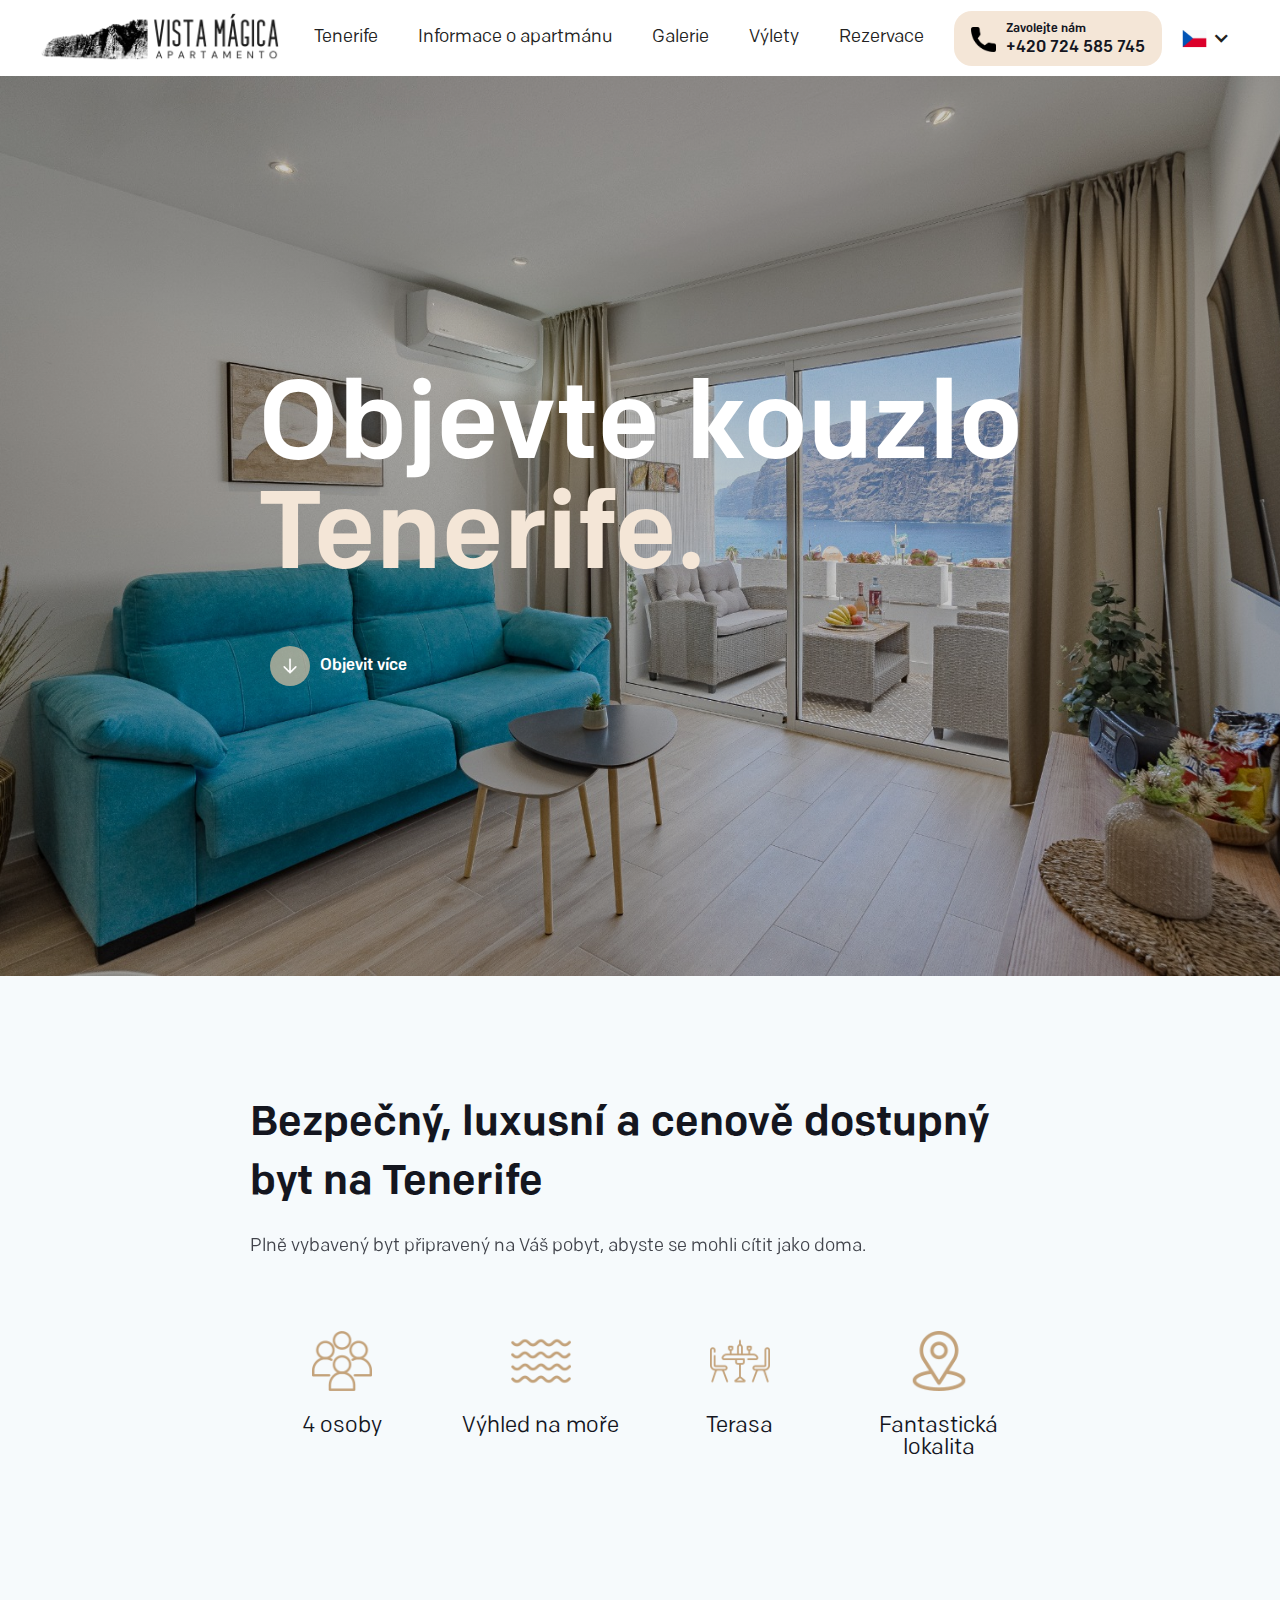
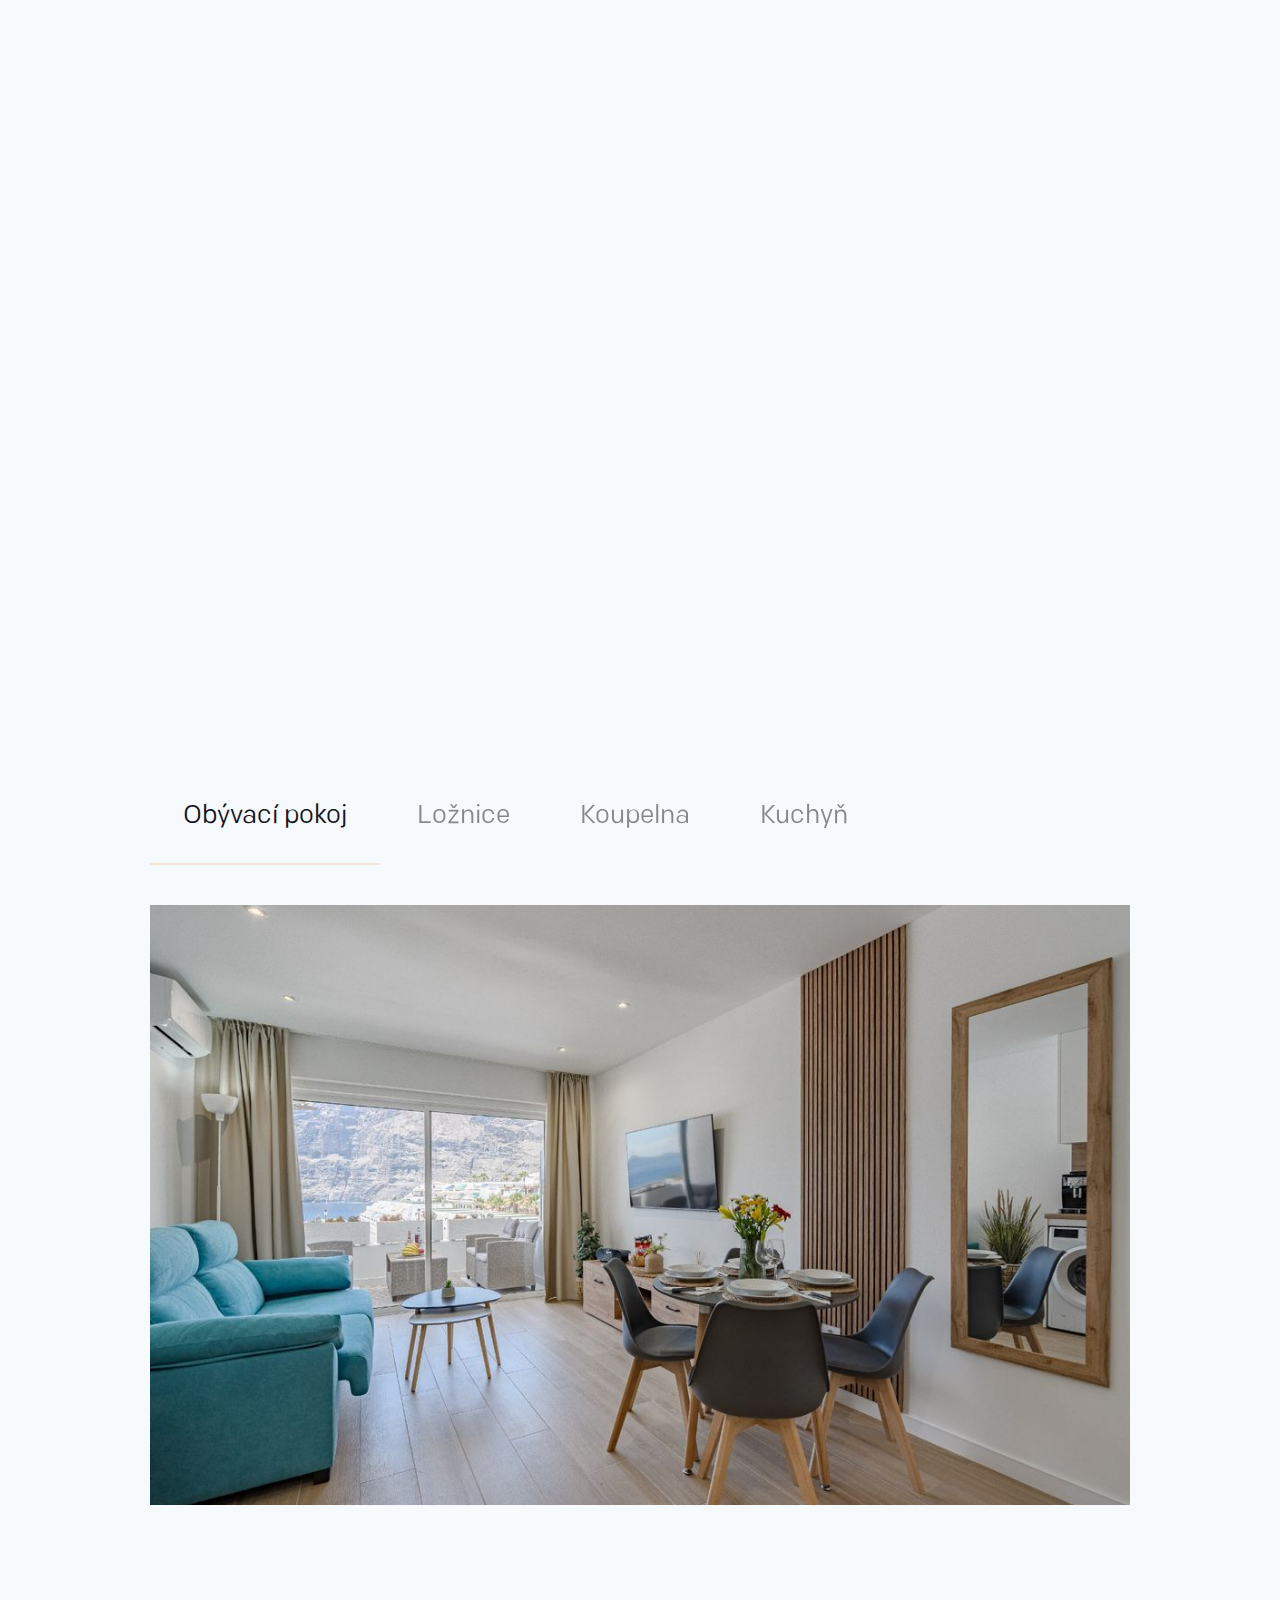
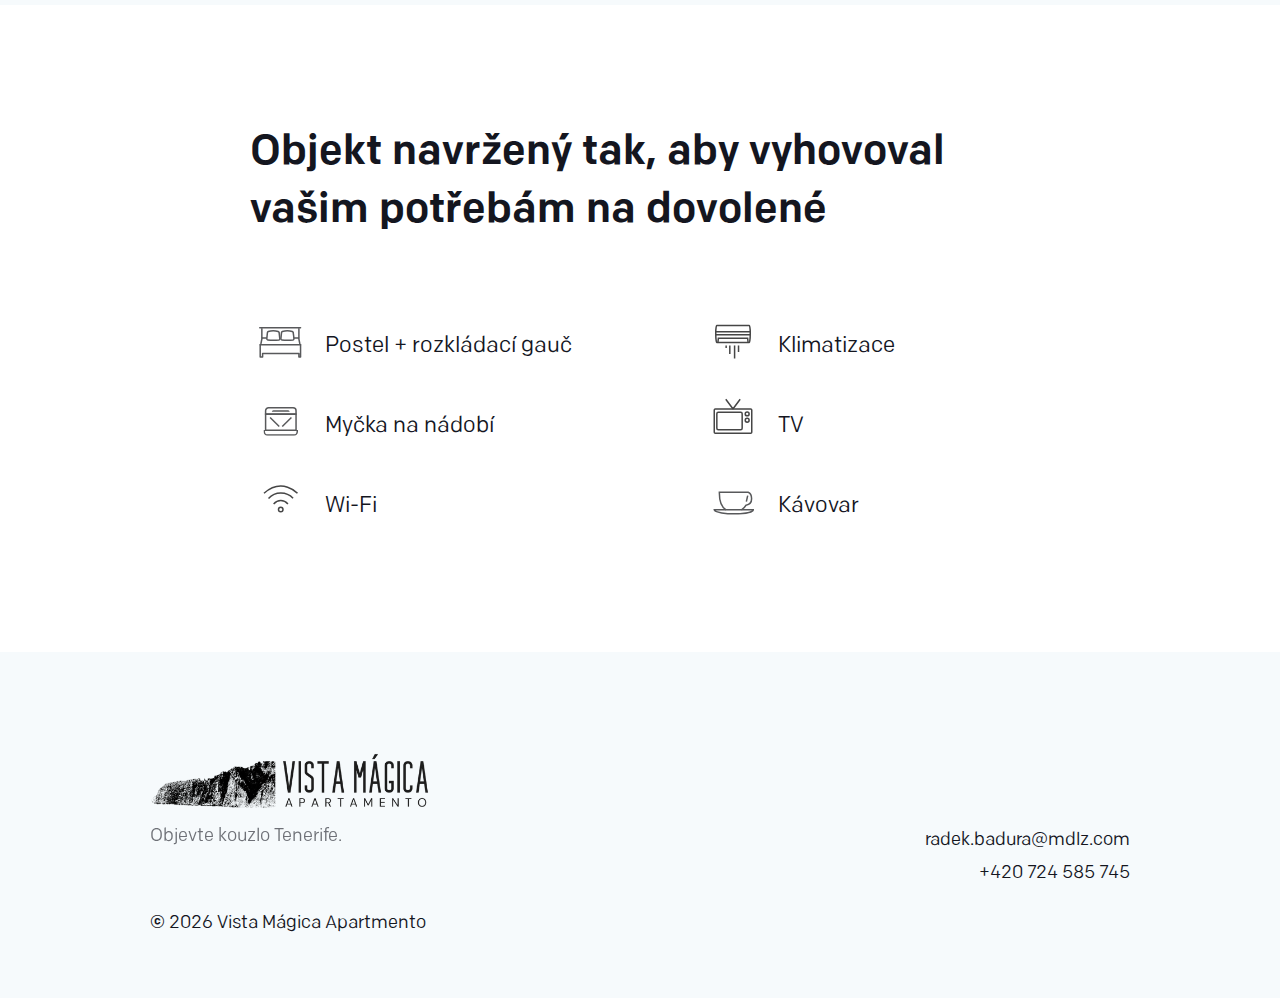
==== index.html @ cfda65f1 "Please work my friend" ====
<!DOCTYPE html>
<!--  This site was created in Webflow. https://webflow.com  --><!--  Last Published: Thu Nov 14 2024 11:47:21 GMT+0000 (Coordinated Universal Time)  -->
<html
  data-wf-page="664f188fa486b882120473c1"
  data-wf-site="664f188fa486b8821204737e"
>
  <head>
    <meta charset="utf-8" />
    <title>Vista Mágica Apartmento</title>
    <meta content="Vista Mágica Apartmento" property="og:title" />
    <meta
      content="https://uploads-ssl.webflow.com/5f2169bae171253435cfae11/5f21a1f5cb65fc2993ea177e_DASH%20REAL%20ESTATE.jpg"
      property="og:image"
    />
    <meta content="Vista Mágica Apartmento" property="twitter:title" />
    <meta
      content="https://uploads-ssl.webflow.com/5f2169bae171253435cfae11/5f21a1f5cb65fc2993ea177e_DASH%20REAL%20ESTATE.jpg"
      property="twitter:image"
    />
    <meta content="width=device-width, initial-scale=1" name="viewport" />
    <meta content="Webflow" name="generator" />
    <link href="css/normalize.css" rel="stylesheet" type="text/css" />
    <link href="css/webflow.css" rel="stylesheet" type="text/css" />
    <link
      href="css/apartamento-vista-magica.webflow.css"
      rel="stylesheet"
      type="text/css"
    />
    <script type="text/javascript">
      !(function (o, c) {
        var n = c.documentElement,
          t = " w-mod-";
        (n.className += t + "js"),
          ("ontouchstart" in o ||
            (o.DocumentTouch && c instanceof DocumentTouch)) &&
            (n.className += t + "touch");
      })(window, document);
    </script>
    <link href="images/favicon.png" rel="shortcut icon" type="image/x-icon" />
    <link href="images/webclip.png" rel="apple-touch-icon" />
  </head>
  <body class="body">
    <div
      data-collapse="medium"
      data-animation="default"
      data-duration="400"
      data-easing="ease"
      data-easing2="ease"
      role="banner"
      class="navbar w-nav"
    >
      <div class="w-layout-blockcontainer navbar_container w-container">
        <a href="./" aria-current="page" class="brand w-nav-brand w--current"
          ><img
            src="images/Sun_and_Sea-2.png"
            alt=""
            sizes="(max-width: 479px) 100vw, (max-width: 991px) 225px, 240px"
            srcset="
              images/Sun_and_Sea-2-p-500.png 500w,
              images/Sun_and_Sea-2.png       704w
            "
            class="image-2"
        /></a>
        <nav role="navigation" class="nav-menu w-nav-menu">
          <a href="tenerife" class="nav-link m1 w-nav-link">Tenerife</a>
          <a href="informace-o-apartmanu" class="nav-link w-nav-link"
            >Informace o apartmánu</a
          >
          <a href="galerie" class="nav-link w-nav-link">Galerie</a>
          <a
            href="https://www.coastflat.com/en/properties/66acbd5f112efa0012375eca?city=Santiago+del+Teide&amp;country=Spain&amp;minOccupancy=1"
            target="_blank"
            class="nav-link m w-nav-link"
            >Rezervace</a
          >
          <a href="tenerife" class="nav-link m w-nav-link"
            >Informace o Tenerife</a
          >
          <a href="vylety" class="nav-link w-nav-link">Výlety</a>
          <a
            href="https://www.coastflat.com/en/properties/66acbd5f112efa0012375eca?city=Santiago+del+Teide&amp;country=Spain&amp;minOccupancy=1"
            target="_blank"
            class="nav-link m1 w-nav-link"
            >Rezervace</a
          >
          <a href="tel:+420724585745" class="hero-button-1 w-inline-block">
            <div class="div-block-2">
              <img src="images/call.png" alt="" class="button-icon-1" />
              <div>
                <div class="call">Zavolejte nám</div>
                <div class="text-block">+420 724 585 745</div>
              </div>
            </div>
          </a>
          <div class="div-block-6">
            <div data-hover="false" data-delay="0" class="w-dropdown">
              <div class="dropdown-toggle w-dropdown-toggle">
                <img
                  sizes="(max-width: 991px) 100vw, 25px"
                  srcset="
                    images/czech-republic-p-500.png 500w,
                    images/czech-republic.png       512w
                  "
                  alt=""
                  src="images/czech-republic.png"
                  loading="lazy"
                  class="language"
                />
                <div class="icon-2 w-icon-dropdown-toggle"></div>
              </div>
              <nav class="dropdown-list w-dropdown-list">
                <a href="en/home" class="link-block-2 w-inline-block"
                  ><img
                    sizes="100vw"
                    srcset="
                      images/united-kingdom-p-500.png 500w,
                      images/united-kingdom.png       512w
                    "
                    alt=""
                    src="images/united-kingdom.png"
                    loading="lazy"
                    class="language"
                /></a>
              </nav>
            </div>
          </div>
        </nav>
        <div class="menu-button w-nav-button">
          <div class="icon w-icon-nav-menu"></div>
        </div>
      </div>
    </div>
    <div class="hero2">
      <div class="wrapper">
        <div class="hero-text-wrapper">
          <h1 class="h1 white__text">
            Objevte kouzlo<br /><span class="text-span">Tenerife.</span>
          </h1>
          <a href="#intro" class="explore__wrap w-inline-block">
            <div class="div-block-8">
              <img src="images/arrow-down-1.png" alt="" class="image" />
            </div>
            <div>Objevit více</div>
          </a>
        </div>
      </div>
    </div>
    <div id="intro" class="into__section">
      <div class="wrapper">
        <div class="hero-text-wrapper">
          <h2 class="h2 center">
            Bezpečný, luxusní a cenově dostupný byt na Tenerife
          </h2>
          <p class="paragraph center">
            Plně vybavený byt připravený na Váš pobyt, abyste se mohli cítit
            jako doma.
          </p>
        </div>
        <div class="icons-group max__780px">
          <div class="w-layout-grid grid">
            <div class="div-block-7">
              <img src="images/people.png" alt="People icon" class="image-3" />
              <h3 class="h3">4 osoby</h3>
            </div>
            <div class="div-block-7">
              <img
                src="images/water-waves.png"
                alt="Water waves"
                class="image-3"
              />
              <h3 class="h3">Výhled na moře</h3>
            </div>
            <div class="div-block-7">
              <img
                src="images/restaurant.png"
                alt="Table icon"
                class="image-3"
              />
              <h3 class="h3">Terasa</h3>
            </div>
            <div class="div-block-7">
              <img
                src="images/location.png"
                alt="location icon"
                class="image-3"
              />
              <h3 class="h3 center">Fantastická lokalita</h3>
            </div>
          </div>
          <a
            href="https://www.coastflat.com/en/properties/66acbd5f112efa0012375eca?city=Santiago+del+Teide&amp;country=Spain&amp;minOccupancy=1"
            target="_blank"
            class="submit-button gallery w-button"
            >Rezervace</a
          >
        </div>
      </div>
    </div>
    <div class="full__image__seect"></div>
    <div class="amenities__section">
      <div class="wrapper">
        <div class="tabs__wrapper">
          <div
            data-duration-in="300"
            data-duration-out="100"
            data-current="Tab 1"
            data-easing="ease"
            class="w-tabs"
          >
            <div class="w-tab-menu">
              <a
                data-w-tab="Tab 1"
                class="tab-op-2 w-inline-block w-tab-link w--current"
              >
                <div>Obývací pokoj</div>
              </a>
              <a data-w-tab="Tab 2" class="tab-op-2 w-inline-block w-tab-link">
                <div>Ložnice</div>
              </a>
              <a data-w-tab="Tab 3" class="tab-op-2 w-inline-block w-tab-link">
                <div>Koupelna</div>
              </a>
              <a data-w-tab="Tab 4" class="tab-op-2 w-inline-block w-tab-link">
                <div>Kuchyň</div>
              </a>
            </div>
            <div class="w-tab-content">
              <div data-w-tab="Tab 1" class="w-tab-pane w--tab-active">
                <img
                  src="images/6ed41c7b-8155-4591-ab50-542a46b20662.JPG"
                  alt="Living room "
                  sizes="(max-width: 479px) 100vw, (max-width: 767px) 92vw, (max-width: 991px) 93vw, 980px"
                  srcset="
                    images/6ed41c7b-8155-4591-ab50-542a46b20662-p-500.jpg   500w,
                    images/6ed41c7b-8155-4591-ab50-542a46b20662-p-800.jpg   800w,
                    images/6ed41c7b-8155-4591-ab50-542a46b20662-p-1080.jpg 1080w,
                    images/6ed41c7b-8155-4591-ab50-542a46b20662.JPG        1600w
                  "
                  class="image-7"
                />
              </div>
              <div data-w-tab="Tab 2" class="w-tab-pane">
                <img
                  src="images/08901956-5056-453b-8c6c-1c0ed2c52e89.JPG"
                  alt="Bedroom"
                  sizes="(max-width: 479px) 100vw, (max-width: 767px) 92vw, (max-width: 991px) 93vw, 980px"
                  srcset="
                    images/08901956-5056-453b-8c6c-1c0ed2c52e89-p-500.jpg   500w,
                    images/08901956-5056-453b-8c6c-1c0ed2c52e89-p-800.jpg   800w,
                    images/08901956-5056-453b-8c6c-1c0ed2c52e89-p-1080.jpg 1080w,
                    images/08901956-5056-453b-8c6c-1c0ed2c52e89.JPG        1600w
                  "
                  class="image-7"
                />
              </div>
              <div data-w-tab="Tab 3" class="w-tab-pane">
                <img
                  src="images/62191654-74ce-4629-921b-6d3f42afe042.JPG"
                  alt="bathroom"
                  sizes="(max-width: 479px) 100vw, (max-width: 767px) 92vw, (max-width: 991px) 93vw, 980px"
                  srcset="
                    images/62191654-74ce-4629-921b-6d3f42afe042-p-500.jpg   500w,
                    images/62191654-74ce-4629-921b-6d3f42afe042-p-800.jpg   800w,
                    images/62191654-74ce-4629-921b-6d3f42afe042-p-1080.jpg 1080w,
                    images/62191654-74ce-4629-921b-6d3f42afe042.JPG        1600w
                  "
                  class="image-7"
                />
              </div>
              <div data-w-tab="Tab 4" class="w-tab-pane">
                <img
                  src="images/6994a090-c8e8-43e5-a39e-0d79b44e078f.JPG"
                  alt="kitchen"
                  sizes="(max-width: 479px) 100vw, (max-width: 767px) 92vw, (max-width: 991px) 93vw, 980px"
                  srcset="
                    images/6994a090-c8e8-43e5-a39e-0d79b44e078f-p-500.jpg   500w,
                    images/6994a090-c8e8-43e5-a39e-0d79b44e078f-p-800.jpg   800w,
                    images/6994a090-c8e8-43e5-a39e-0d79b44e078f-p-1080.jpg 1080w,
                    images/6994a090-c8e8-43e5-a39e-0d79b44e078f.JPG        1600w
                  "
                  class="image-7"
                />
              </div>
            </div>
          </div>
          <a href="galerie" class="submit-button gallery w-button"
            >Zobrazit více v galerii</a
          >
        </div>
      </div>
    </div>
    <div id="features" class="property__features">
      <div class="wrapper">
        <div class="hero-text-wrapper max__780px">
          <h2 class="h2">
            Objekt navržený tak, aby vyhovoval vašim potřebám na dovolené
          </h2>
        </div>
        <div class="icons-group max__780px">
          <div class="w-layout-grid grid _2-col-grid">
            <div class="col">
              <img
                src="images/bed.18603279.svg"
                alt="bed icon"
                class="image-3"
              />
              <h3 class="h3">Postel + rozkládací gauč</h3>
            </div>
            <div class="col">
              <img
                src="images/air_condition.0dc13ac2.svg"
                alt="Ac icon"
                class="image-3"
              />
              <h3 class="h3">Klimatizace</h3>
            </div>
            <div class="col">
              <img
                src="images/dishwasher.a017bee5.svg"
                alt="Dishwasher icon"
                class="image-3"
              />
              <h3 class="h3">Myčka na nádobí</h3>
            </div>
            <div class="col">
              <img src="images/tv.93849498.svg" alt="Tv icon" class="image-3" />
              <h3 class="h3">TV</h3>
            </div>
            <div class="col">
              <img
                src="images/wifi.eb984368.svg"
                alt="Wi-fi icon"
                class="image-3"
              />
              <h3 class="h3">Wi-Fi</h3>
            </div>
            <div class="col">
              <img
                src="images/coffee.14bfb6d9.svg"
                alt="Coffee icon"
                class="image-3"
              />
              <h3 class="h3">Kávovar</h3>
            </div>
          </div>
          <a href="informace-o-apartmanu" class="submit-button gallery w-button"
            >Více informací</a
          >
        </div>
      </div>
    </div>
    <div class="footer">
      <div class="wrapper">
        <img
          src="images/Sun_and_Sea-2.png"
          alt=""
          sizes="(max-width: 479px) 100vw, 280px"
          srcset="
            images/Sun_and_Sea-2-p-500.png 500w,
            images/Sun_and_Sea-2.png       704w
          "
          class="image-6"
        />
        <div class="footer__copy">
          <div class="w-layout-grid grid-3">
            <div class="col center">
              <p class="paragraph footer__copy__60">Objevte kouzlo Tenerife.</p>
            </div>
            <div
              id="w-node-c7a39719-67f6-da43-f92a-81516c9573eb-6c9573df"
              class="col right"
            >
              <a href="mailto:radek.badura@mdlz.com" class="kontakt-link"
                >radek.badura@mdlz.com</a
              >
              <a href="tel:+420724585745" class="kontakt-link"
                >+420 724 585 745</a
              >
            </div>
          </div>
        </div>
        <div>
          <div class="text-block-5">
            <strong>©</strong> <span class="copy-year">2020</span> Vista Mágica
            Apartmento
          </div>
        </div>
      </div>
    </div>
    <script
      src="https://d3e54v103j8qbb.cloudfront.net/js/jquery-3.5.1.min.dc5e7f18c8.js?site=664f188fa486b8821204737e"
      type="text/javascript"
      integrity="sha256-9/aliU8dGd2tb6OSsuzixeV4y/faTqgFtohetphbbj0="
      crossorigin="anonymous"
    ></script>
    <script src="js/webflow.js" type="text/javascript"></script>
    <script>
      document.addEventListener("DOMContentLoaded", function () {
        const yearSpan = document.querySelector(".copy-year");
        const currentYear = new Date().getFullYear();
        if (yearSpan) {
          yearSpan.textContent = currentYear;
        }
      });
    </script>
  </body>
</html>
---- css/webflow.css ----
@font-face {
  font-family: 'webflow-icons';
  src: url("[data-uri]") format('truetype');
  font-weight: normal;
  font-style: normal;
}
[class^="w-icon-"],
[class*=" w-icon-"] {
  /* use !important to prevent issues with browser extensions that change fonts */
  font-family: 'webflow-icons' !important;
  speak: none;
  font-style: normal;
  font-weight: normal;
  font-variant: normal;
  text-transform: none;
  line-height: 1;
  /* Better Font Rendering =========== */
  -webkit-font-smoothing: antialiased;
  -moz-osx-font-smoothing: grayscale;
}
.w-icon-slider-right:before {
  content: "\e600";
}
.w-icon-slider-left:before {
  content: "\e601";
}
.w-icon-nav-menu:before {
  content: "\e602";
}
.w-icon-arrow-down:before,
.w-icon-dropdown-toggle:before {
  content: "\e603";
}
.w-icon-file-upload-remove:before {
  content: "\e900";
}
.w-icon-file-upload-icon:before {
  content: "\e903";
}
* {
  -webkit-box-sizing: border-box;
  -moz-box-sizing: border-box;
  box-sizing: border-box;
}
html {
  height: 100%;
}
body {
  margin: 0;
  min-height: 100%;
  background-color: #fff;
  font-family: Arial, sans-serif;
  font-size: 14px;
  line-height: 20px;
  color: #333;
}
img {
  max-width: 100%;
  vertical-align: middle;
  display: inline-block;
}
html.w-mod-touch * {
  background-attachment: scroll !important;
}
.w-block {
  display: block;
}
.w-inline-block {
  max-width: 100%;
  display: inline-block;
}
.w-clearfix:before,
.w-clearfix:after {
  content: " ";
  display: table;
  grid-column-start: 1;
  grid-row-start: 1;
  grid-column-end: 2;
  grid-row-end: 2;
}
.w-clearfix:after {
  clear: both;
}
.w-hidden {
  display: none;
}
.w-button {
  display: inline-block;
  padding: 9px 15px;
  background-color: #3898EC;
  color: white;
  border: 0;
  line-height: inherit;
  text-decoration: none;
  cursor: pointer;
  border-radius: 0;
}
input.w-button {
  -webkit-appearance: button;
}
html[data-w-dynpage] [data-w-cloak] {
  color: transparent !important;
}
.w-code-block {
  margin: unset;
}
pre.w-code-block code {
  all: inherit;
}
.w-optimization {
  display: contents;
}
.w-webflow-badge,
.w-webflow-badge > img {
  box-sizing: unset;
  width: unset;
  height: unset;
  max-height: unset;
  max-width: unset;
  min-height: unset;
  min-width: unset;
  margin: unset;
  padding: unset;
  float: unset;
  clear: unset;
  border: unset;
  border-radius: unset;
  background: unset;
  background-image: unset;
  background-position: unset;
  background-size: unset;
  background-repeat: unset;
  background-origin: unset;
  background-clip: unset;
  background-attachment: unset;
  background-color: unset;
  box-shadow: unset;
  transform: unset;
  transition: unset;
  direction: unset;
  font-family: unset;
  font-weight: unset;
  color: unset;
  font-size: unset;
  line-height: unset;
  font-style: unset;
  font-variant: unset;
  text-align: unset;
  letter-spacing: unset;
  text-decoration: unset;
  text-indent: unset;
  text-transform: unset;
  list-style-type: unset;
  text-shadow: unset;
  vertical-align: unset;
  cursor: unset;
  white-space: unset;
  word-break: unset;
  word-spacing: unset;
  word-wrap: unset;
}
.w-webflow-badge {
  position: fixed !important;
  display: inline-block !important;
  visibility: visible !important;
  opacity: 1 !important;
  z-index: 2147483647 !important;
  top: auto !important;
  right: 12px !important;
  bottom: 12px !important;
  left: auto !important;
  color: #aaadb0 !important;
  background-color: #fff !important;
  border-radius: 3px !important;
  padding: 6px !important;
  font-size: 12px !important;
  line-height: 14px !important;
  text-decoration: none !important;
  transform: none !important;
  margin: 0 !important;
  width: auto !important;
  height: auto !important;
  overflow: unset !important;
  white-space: nowrap;
  box-shadow: 0 0 0 1px rgba(0, 0, 0, 0.1), 0px 1px 3px rgba(0, 0, 0, 0.1);
  cursor: pointer;
}
.w-webflow-badge > img {
  position: unset;
  display: inline-block !important;
  visibility: unset !important;
  opacity: 1 !important;
  vertical-align: middle !important;
}
h1,
h2,
h3,
h4,
h5,
h6 {
  font-weight: bold;
  margin-bottom: 10px;
}
h1 {
  font-size: 38px;
  line-height: 44px;
  margin-top: 20px;
}
h2 {
  font-size: 32px;
  line-height: 36px;
  margin-top: 20px;
}
h3 {
  font-size: 24px;
  line-height: 30px;
  margin-top: 20px;
}
h4 {
  font-size: 18px;
  line-height: 24px;
  margin-top: 10px;
}
h5 {
  font-size: 14px;
  line-height: 20px;
  margin-top: 10px;
}
h6 {
  font-size: 12px;
  line-height: 18px;
  margin-top: 10px;
}
p {
  margin-top: 0;
  margin-bottom: 10px;
}
blockquote {
  margin: 0 0 10px 0;
  padding: 10px 20px;
  border-left: 5px solid #E2E2E2;
  font-size: 18px;
  line-height: 22px;
}
figure {
  margin: 0;
  margin-bottom: 10px;
}
figcaption {
  margin-top: 5px;
  text-align: center;
}
ul,
ol {
  margin-top: 0px;
  margin-bottom: 10px;
  padding-left: 40px;
}
.w-list-unstyled {
  padding-left: 0;
  list-style: none;
}
.w-embed:before,
.w-embed:after {
  content: " ";
  display: table;
  grid-column-start: 1;
  grid-row-start: 1;
  grid-column-end: 2;
  grid-row-end: 2;
}
.w-embed:after {
  clear: both;
}
.w-video {
  width: 100%;
  position: relative;
  padding: 0;
}
.w-video iframe,
.w-video object,
.w-video embed {
  position: absolute;
  top: 0;
  left: 0;
  width: 100%;
  height: 100%;
  border: none;
}
fieldset {
  padding: 0;
  margin: 0;
  border: 0;
}
button,
[type='button'],
[type='reset'] {
  border: 0;
  cursor: pointer;
  -webkit-appearance: button;
}
.w-form {
  margin: 0 0 15px;
}
.w-form-done {
  display: none;
  padding: 20px;
  text-align: center;
  background-color: #dddddd;
}
.w-form-fail {
  display: none;
  margin-top: 10px;
  padding: 10px;
  background-color: #ffdede;
}
label {
  display: block;
  margin-bottom: 5px;
  font-weight: bold;
}
.w-input,
.w-select {
  display: block;
  width: 100%;
  height: 38px;
  padding: 8px 12px;
  margin-bottom: 10px;
  font-size: 14px;
  line-height: 1.42857143;
  color: #333333;
  vertical-align: middle;
  background-color: #ffffff;
  border: 1px solid #cccccc;
}
.w-input::placeholder,
.w-select::placeholder {
  color: #999;
}
.w-input:focus,
.w-select:focus {
  border-color: #3898EC;
  outline: 0;
}
.w-input[disabled],
.w-select[disabled],
.w-input[readonly],
.w-select[readonly],
fieldset[disabled] .w-input,
fieldset[disabled] .w-select {
  cursor: not-allowed;
}
.w-input[disabled]:not(.w-input-disabled),
.w-select[disabled]:not(.w-input-disabled),
.w-input[readonly],
.w-select[readonly],
fieldset[disabled]:not(.w-input-disabled) .w-input,
fieldset[disabled]:not(.w-input-disabled) .w-select {
  background-color: #eeeeee;
}
textarea.w-input,
textarea.w-select {
  height: auto;
}
.w-select {
  background-color: #f3f3f3;
}
.w-select[multiple] {
  height: auto;
}
.w-form-label {
  display: inline-block;
  cursor: pointer;
  font-weight: normal;
  margin-bottom: 0px;
}
.w-radio {
  display: block;
  margin-bottom: 5px;
  padding-left: 20px;
}
.w-radio:before,
.w-radio:after {
  content: " ";
  display: table;
  grid-column-start: 1;
  grid-row-start: 1;
  grid-column-end: 2;
  grid-row-end: 2;
}
.w-radio:after {
  clear: both;
}
.w-radio-input {
  margin: 4px 0 0;
  line-height: normal;
  float: left;
  margin-left: -20px;
}
.w-radio-input {
  margin-top: 3px;
}
.w-file-upload {
  display: block;
  margin-bottom: 10px;
}
.w-file-upload-input {
  width: 0.1px;
  height: 0.1px;
  opacity: 0;
  overflow: hidden;
  position: absolute;
  z-index: -100;
}
.w-file-upload-default,
.w-file-upload-uploading,
.w-file-upload-success {
  display: inline-block;
  color: #333333;
}
.w-file-upload-error {
  display: block;
  margin-top: 10px;
}
.w-file-upload-default.w-hidden,
.w-file-upload-uploading.w-hidden,
.w-file-upload-error.w-hidden,
.w-file-upload-success.w-hidden {
  display: none;
}
.w-file-upload-uploading-btn {
  display: flex;
  font-size: 14px;
  font-weight: normal;
  cursor: pointer;
  margin: 0;
  padding: 8px 12px;
  border: 1px solid #cccccc;
  background-color: #fafafa;
}
.w-file-upload-file {
  display: flex;
  flex-grow: 1;
  justify-content: space-between;
  margin: 0;
  padding: 8px 9px 8px 11px;
  border: 1px solid #cccccc;
  background-color: #fafafa;
}
.w-file-upload-file-name {
  font-size: 14px;
  font-weight: normal;
  display: block;
}
.w-file-remove-link {
  margin-top: 3px;
  margin-left: 10px;
  width: auto;
  height: auto;
  padding: 3px;
  display: block;
  cursor: pointer;
}
.w-icon-file-upload-remove {
  margin: auto;
  font-size: 10px;
}
.w-file-upload-error-msg {
  display: inline-block;
  color: #ea384c;
  padding: 2px 0;
}
.w-file-upload-info {
  display: inline-block;
  line-height: 38px;
  padding: 0 12px;
}
.w-file-upload-label {
  display: inline-block;
  font-size: 14px;
  font-weight: normal;
  cursor: pointer;
  margin: 0;
  padding: 8px 12px;
  border: 1px solid #cccccc;
  background-color: #fafafa;
}
.w-icon-file-upload-icon,
.w-icon-file-upload-uploading {
  display: inline-block;
  margin-right: 8px;
  width: 20px;
}
.w-icon-file-upload-uploading {
  height: 20px;
}
.w-container {
  margin-left: auto;
  margin-right: auto;
  max-width: 940px;
}
.w-container:before,
.w-container:after {
  content: " ";
  display: table;
  grid-column-start: 1;
  grid-row-start: 1;
  grid-column-end: 2;
  grid-row-end: 2;
}
.w-container:after {
  clear: both;
}
.w-container .w-row {
  margin-left: -10px;
  margin-right: -10px;
}
.w-row:before,
.w-row:after {
  content: " ";
  display: table;
  grid-column-start: 1;
  grid-row-start: 1;
  grid-column-end: 2;
  grid-row-end: 2;
}
.w-row:after {
  clear: both;
}
.w-row .w-row {
  margin-left: 0;
  margin-right: 0;
}
.w-col {
  position: relative;
  float: left;
  width: 100%;
  min-height: 1px;
  padding-left: 10px;
  padding-right: 10px;
}
.w-col .w-col {
  padding-left: 0;
  padding-right: 0;
}
.w-col-1 {
  width: 8.33333333%;
}
.w-col-2 {
  width: 16.66666667%;
}
.w-col-3 {
  width: 25%;
}
.w-col-4 {
  width: 33.33333333%;
}
.w-col-5 {
  width: 41.66666667%;
}
.w-col-6 {
  width: 50%;
}
.w-col-7 {
  width: 58.33333333%;
}
.w-col-8 {
  width: 66.66666667%;
}
.w-col-9 {
  width: 75%;
}
.w-col-10 {
  width: 83.33333333%;
}
.w-col-11 {
  width: 91.66666667%;
}
.w-col-12 {
  width: 100%;
}
.w-hidden-main {
  display: none !important;
}
@media screen and (max-width: 991px) {
  .w-container {
    max-width: 728px;
  }
  .w-hidden-main {
    display: inherit !important;
  }
  .w-hidden-medium {
    display: none !important;
  }
  .w-col-medium-1 {
    width: 8.33333333%;
  }
  .w-col-medium-2 {
    width: 16.66666667%;
  }
  .w-col-medium-3 {
    width: 25%;
  }
  .w-col-medium-4 {
    width: 33.33333333%;
  }
  .w-col-medium-5 {
    width: 41.66666667%;
  }
  .w-col-medium-6 {
    width: 50%;
  }
  .w-col-medium-7 {
    width: 58.33333333%;
  }
  .w-col-medium-8 {
    width: 66.66666667%;
  }
  .w-col-medium-9 {
    width: 75%;
  }
  .w-col-medium-10 {
    width: 83.33333333%;
  }
  .w-col-medium-11 {
    width: 91.66666667%;
  }
  .w-col-medium-12 {
    width: 100%;
  }
  .w-col-stack {
    width: 100%;
    left: auto;
    right: auto;
  }
}
@media screen and (max-width: 767px) {
  .w-hidden-main {
    display: inherit !important;
  }
  .w-hidden-medium {
    display: inherit !important;
  }
  .w-hidden-small {
    display: none !important;
  }
  .w-row,
  .w-container .w-row {
    margin-left: 0;
    margin-right: 0;
  }
  .w-col {
    width: 100%;
    left: auto;
    right: auto;
  }
  .w-col-small-1 {
    width: 8.33333333%;
  }
  .w-col-small-2 {
    width: 16.66666667%;
  }
  .w-col-small-3 {
    width: 25%;
  }
  .w-col-small-4 {
    width: 33.33333333%;
  }
  .w-col-small-5 {
    width: 41.66666667%;
  }
  .w-col-small-6 {
    width: 50%;
  }
  .w-col-small-7 {
    width: 58.33333333%;
  }
  .w-col-small-8 {
    width: 66.66666667%;
  }
  .w-col-small-9 {
    width: 75%;
  }
  .w-col-small-10 {
    width: 83.33333333%;
  }
  .w-col-small-11 {
    width: 91.66666667%;
  }
  .w-col-small-12 {
    width: 100%;
  }
}
@media screen and (max-width: 479px) {
  .w-container {
    max-width: none;
  }
  .w-hidden-main {
    display: inherit !important;
  }
  .w-hidden-medium {
    display: inherit !important;
  }
  .w-hidden-small {
    display: inherit !important;
  }
  .w-hidden-tiny {
    display: none !important;
  }
  .w-col {
    width: 100%;
  }
  .w-col-tiny-1 {
    width: 8.33333333%;
  }
  .w-col-tiny-2 {
    width: 16.66666667%;
  }
  .w-col-tiny-3 {
    width: 25%;
  }
  .w-col-tiny-4 {
    width: 33.33333333%;
  }
  .w-col-tiny-5 {
    width: 41.66666667%;
  }
  .w-col-tiny-6 {
    width: 50%;
  }
  .w-col-tiny-7 {
    width: 58.33333333%;
  }
  .w-col-tiny-8 {
    width: 66.66666667%;
  }
  .w-col-tiny-9 {
    width: 75%;
  }
  .w-col-tiny-10 {
    width: 83.33333333%;
  }
  .w-col-tiny-11 {
    width: 91.66666667%;
  }
  .w-col-tiny-12 {
    width: 100%;
  }
}
.w-widget {
  position: relative;
}
.w-widget-map {
  width: 100%;
  height: 400px;
}
.w-widget-map label {
  width: auto;
  display: inline;
}
.w-widget-map img {
  max-width: inherit;
}
.w-widget-map .gm-style-iw {
  text-align: center;
}
.w-widget-map .gm-style-iw > button {
  display: none !important;
}
.w-widget-twitter {
  overflow: hidden;
}
.w-widget-twitter-count-shim {
  display: inline-block;
  vertical-align: top;
  position: relative;
  width: 28px;
  height: 20px;
  text-align: center;
  background: white;
  border: #758696 solid 1px;
  border-radius: 3px;
}
.w-widget-twitter-count-shim * {
  pointer-events: none;
  user-select: none;
}
.w-widget-twitter-count-shim .w-widget-twitter-count-inner {
  position: relative;
  font-size: 15px;
  line-height: 12px;
  text-align: center;
  color: #999;
  font-family: serif;
}
.w-widget-twitter-count-shim .w-widget-twitter-count-clear {
  position: relative;
  display: block;
}
.w-widget-twitter-count-shim.w--large {
  width: 36px;
  height: 28px;
}
.w-widget-twitter-count-shim.w--large .w-widget-twitter-count-inner {
  font-size: 18px;
  line-height: 18px;
}
.w-widget-twitter-count-shim:not(.w--vertical) {
  margin-left: 5px;
  margin-right: 8px;
}
.w-widget-twitter-count-shim:not(.w--vertical).w--large {
  margin-left: 6px;
}
.w-widget-twitter-count-shim:not(.w--vertical):before,
.w-widget-twitter-count-shim:not(.w--vertical):after {
  top: 50%;
  left: 0;
  border: solid transparent;
  content: ' ';
  height: 0;
  width: 0;
  position: absolute;
  pointer-events: none;
}
.w-widget-twitter-count-shim:not(.w--vertical):before {
  border-color: rgba(117, 134, 150, 0);
  border-right-color: #5d6c7b;
  border-width: 4px;
  margin-left: -9px;
  margin-top: -4px;
}
.w-widget-twitter-count-shim:not(.w--vertical).w--large:before {
  border-width: 5px;
  margin-left: -10px;
  margin-top: -5px;
}
.w-widget-twitter-count-shim:not(.w--vertical):after {
  border-color: rgba(255, 255, 255, 0);
  border-right-color: white;
  border-width: 4px;
  margin-left: -8px;
  margin-top: -4px;
}
.w-widget-twitter-count-shim:not(.w--vertical).w--large:after {
  border-width: 5px;
  margin-left: -9px;
  margin-top: -5px;
}
.w-widget-twitter-count-shim.w--vertical {
  width: 61px;
  height: 33px;
  margin-bottom: 8px;
}
.w-widget-twitter-count-shim.w--vertical:before,
.w-widget-twitter-count-shim.w--vertical:after {
  top: 100%;
  left: 50%;
  border: solid transparent;
  content: ' ';
  height: 0;
  width: 0;
  position: absolute;
  pointer-events: none;
}
.w-widget-twitter-count-shim.w--vertical:before {
  border-color: rgba(117, 134, 150, 0);
  border-top-color: #5d6c7b;
  border-width: 5px;
  margin-left: -5px;
}
.w-widget-twitter-count-shim.w--vertical:after {
  border-color: rgba(255, 255, 255, 0);
  border-top-color: white;
  border-width: 4px;
  margin-left: -4px;
}
.w-widget-twitter-count-shim.w--vertical .w-widget-twitter-count-inner {
  font-size: 18px;
  line-height: 22px;
}
.w-widget-twitter-count-shim.w--vertical.w--large {
  width: 76px;
}
.w-background-video {
  position: relative;
  overflow: hidden;
  height: 500px;
  color: white;
}
.w-background-video > video {
  background-size: cover;
  background-position: 50% 50%;
  position: absolute;
  margin: auto;
  width: 100%;
  height: 100%;
  right: -100%;
  bottom: -100%;
  top: -100%;
  left: -100%;
  object-fit: cover;
  z-index: -100;
}
.w-background-video > video::-webkit-media-controls-start-playback-button {
  display: none !important;
  -webkit-appearance: none;
}
.w-background-video--control {
  position: absolute;
  bottom: 1em;
  right: 1em;
  background-color: transparent;
  padding: 0;
}
.w-background-video--control > [hidden] {
  display: none !important;
}
.w-slider {
  position: relative;
  height: 300px;
  text-align: center;
  background: #dddddd;
  clear: both;
  -webkit-tap-highlight-color: rgba(0, 0, 0, 0);
  tap-highlight-color: rgba(0, 0, 0, 0);
}
.w-slider-mask {
  position: relative;
  display: block;
  overflow: hidden;
  z-index: 1;
  left: 0;
  right: 0;
  height: 100%;
  white-space: nowrap;
}
.w-slide {
  position: relative;
  display: inline-block;
  vertical-align: top;
  width: 100%;
  height: 100%;
  white-space: normal;
  text-align: left;
}
.w-slider-nav {
  position: absolute;
  z-index: 2;
  top: auto;
  right: 0;
  bottom: 0;
  left: 0;
  margin: auto;
  padding-top: 10px;
  height: 40px;
  text-align: center;
  -webkit-tap-highlight-color: rgba(0, 0, 0, 0);
  tap-highlight-color: rgba(0, 0, 0, 0);
}
.w-slider-nav.w-round > div {
  border-radius: 100%;
}
.w-slider-nav.w-num > div {
  width: auto;
  height: auto;
  padding: 0.2em 0.5em;
  font-size: inherit;
  line-height: inherit;
}
.w-slider-nav.w-shadow > div {
  box-shadow: 0 0 3px rgba(51, 51, 51, 0.4);
}
.w-slider-nav-invert {
  color: #fff;
}
.w-slider-nav-invert > div {
  background-color: rgba(34, 34, 34, 0.4);
}
.w-slider-nav-invert > div.w-active {
  background-color: #222;
}
.w-slider-dot {
  position: relative;
  display: inline-block;
  width: 1em;
  height: 1em;
  background-color: rgba(255, 255, 255, 0.4);
  cursor: pointer;
  margin: 0 3px 0.5em;
  transition: background-color 100ms, color 100ms;
}
.w-slider-dot.w-active {
  background-color: #fff;
}
.w-slider-dot:focus {
  outline: none;
  box-shadow: 0px 0px 0px 2px #fff;
}
.w-slider-dot:focus.w-active {
  box-shadow: none;
}
.w-slider-arrow-left,
.w-slider-arrow-right {
  position: absolute;
  width: 80px;
  top: 0;
  right: 0;
  bottom: 0;
  left: 0;
  margin: auto;
  cursor: pointer;
  overflow: hidden;
  color: white;
  font-size: 40px;
  -webkit-tap-highlight-color: rgba(0, 0, 0, 0);
  tap-highlight-color: rgba(0, 0, 0, 0);
  user-select: none;
}
.w-slider-arrow-left [class^='w-icon-'],
.w-slider-arrow-right [class^='w-icon-'],
.w-slider-arrow-left [class*=' w-icon-'],
.w-slider-arrow-right [class*=' w-icon-'] {
  position: absolute;
}
.w-slider-arrow-left:focus,
.w-slider-arrow-right:focus {
  outline: 0;
}
.w-slider-arrow-left {
  z-index: 3;
  right: auto;
}
.w-slider-arrow-right {
  z-index: 4;
  left: auto;
}
.w-icon-slider-left,
.w-icon-slider-right {
  top: 0;
  right: 0;
  bottom: 0;
  left: 0;
  margin: auto;
  width: 1em;
  height: 1em;
}
.w-slider-aria-label {
  border: 0;
  clip: rect(0 0 0 0);
  height: 1px;
  margin: -1px;
  overflow: hidden;
  padding: 0;
  position: absolute;
  width: 1px;
}
.w-slider-force-show {
  display: block !important;
}
.w-dropdown {
  display: inline-block;
  position: relative;
  text-align: left;
  margin-left: auto;
  margin-right: auto;
  z-index: 900;
}
.w-dropdown-btn,
.w-dropdown-toggle,
.w-dropdown-link {
  position: relative;
  vertical-align: top;
  text-decoration: none;
  color: #222222;
  padding: 20px;
  text-align: left;
  margin-left: auto;
  margin-right: auto;
  white-space: nowrap;
}
.w-dropdown-toggle {
  user-select: none;
  display: inline-block;
  cursor: pointer;
  padding-right: 40px;
}
.w-dropdown-toggle:focus {
  outline: 0;
}
.w-icon-dropdown-toggle {
  position: absolute;
  top: 0;
  right: 0;
  bottom: 0;
  margin: auto;
  margin-right: 20px;
  width: 1em;
  height: 1em;
}
.w-dropdown-list {
  position: absolute;
  background: #dddddd;
  display: none;
  min-width: 100%;
}
.w-dropdown-list.w--open {
  display: block;
}
.w-dropdown-link {
  padding: 10px 20px;
  display: block;
  color: #222222;
}
.w-dropdown-link.w--current {
  color: #0082f3;
}
.w-dropdown-link:focus {
  outline: 0;
}
@media screen and (max-width: 767px) {
  .w-nav-brand {
    padding-left: 10px;
  }
}
/**
 * ## Note
 * Safari (on both iOS and OS X) does not handle viewport units (vh, vw) well.
 * For example percentage units do not work on descendants of elements that
 * have any dimensions expressed in viewport units. It also doesn’t handle them at
 * all in `calc()`.
 */
/**
 * Wrapper around all lightbox elements
 *
 * 1. Since the lightbox can receive focus, IE also gives it an outline.
 * 2. Fixes flickering on Chrome when a transition is in progress
 *    underneath the lightbox.
 */
.w-lightbox-backdrop {
  cursor: auto;
  font-style: normal;
  letter-spacing: normal;
  list-style: disc;
  text-indent: 0;
  text-shadow: none;
  text-transform: none;
  visibility: visible;
  white-space: normal;
  word-break: normal;
  word-spacing: normal;
  word-wrap: normal;
  position: fixed;
  top: 0;
  right: 0;
  bottom: 0;
  left: 0;
  color: #fff;
  font-family: "Helvetica Neue", Helvetica, Ubuntu, "Segoe UI", Verdana, sans-serif;
  font-size: 17px;
  line-height: 1.2;
  font-weight: 300;
  text-align: center;
  background: rgba(0, 0, 0, 0.9);
  z-index: 2000;
  outline: 0;
  /* 1 */
  opacity: 0;
  -webkit-user-select: none;
  -moz-user-select: none;
  -webkit-tap-highlight-color: transparent;
  -webkit-transform: translate(0, 0);
  /* 2 */
}
/**
 * Neat trick to bind the rubberband effect to our canvas instead of the whole
 * document on iOS. It also prevents a bug that causes the document underneath to scroll.
 */
.w-lightbox-backdrop,
.w-lightbox-container {
  height: 100%;
  overflow: auto;
  -webkit-overflow-scrolling: touch;
}
.w-lightbox-content {
  position: relative;
  height: 100vh;
  overflow: hidden;
}
.w-lightbox-view {
  position: absolute;
  width: 100vw;
  height: 100vh;
  opacity: 0;
}
.w-lightbox-view:before {
  content: "";
  height: 100vh;
}
/* .w-lightbox-content */
.w-lightbox-group,
.w-lightbox-group .w-lightbox-view,
.w-lightbox-group .w-lightbox-view:before {
  height: 86vh;
}
.w-lightbox-frame,
.w-lightbox-view:before {
  display: inline-block;
  vertical-align: middle;
}
/*
 * 1. Remove default margin set by user-agent on the <figure> element.
 */
.w-lightbox-figure {
  position: relative;
  margin: 0;
  /* 1 */
}
.w-lightbox-group .w-lightbox-figure {
  cursor: pointer;
}
/**
 * IE adds image dimensions as width and height attributes on the IMG tag,
 * but we need both width and height to be set to auto to enable scaling.
 */
.w-lightbox-img {
  width: auto;
  height: auto;
  max-width: none;
}
/**
 * 1. Reset if style is set by user on "All Images"
 */
.w-lightbox-image {
  display: block;
  float: none;
  /* 1 */
  max-width: 100vw;
  max-height: 100vh;
}
.w-lightbox-group .w-lightbox-image {
  max-height: 86vh;
}
.w-lightbox-caption {
  position: absolute;
  right: 0;
  bottom: 0;
  left: 0;
  padding: 0.5em 1em;
  background: rgba(0, 0, 0, 0.4);
  text-align: left;
  text-overflow: ellipsis;
  white-space: nowrap;
  overflow: hidden;
}
.w-lightbox-embed {
  position: absolute;
  top: 0;
  right: 0;
  bottom: 0;
  left: 0;
  width: 100%;
  height: 100%;
}
.w-lightbox-control {
  position: absolute;
  top: 0;
  width: 4em;
  background-size: 24px;
  background-repeat: no-repeat;
  background-position: center;
  cursor: pointer;
  -webkit-transition: all 0.3s;
  transition: all 0.3s;
}
.w-lightbox-left {
  display: none;
  bottom: 0;
  left: 0;
  /* <svg xmlns="http://www.w3.org/2000/svg" viewBox="-20 0 24 40" width="24" height="40"><g transform="rotate(45)"><path d="m0 0h5v23h23v5h-28z" opacity=".4"/><path d="m1 1h3v23h23v3h-26z" fill="#fff"/></g></svg> */
  background-image: url("[data-uri]");
}
.w-lightbox-right {
  display: none;
  right: 0;
  bottom: 0;
  /* <svg xmlns="http://www.w3.org/2000/svg" viewBox="-4 0 24 40" width="24" height="40"><g transform="rotate(45)"><path d="m0-0h28v28h-5v-23h-23z" opacity=".4"/><path d="m1 1h26v26h-3v-23h-23z" fill="#fff"/></g></svg> */
  background-image: url("[data-uri]");
}
/*
 * Without specifying the with and height inside the SVG, all versions of IE render the icon too small.
 * The bug does not seem to manifest itself if the elements are tall enough such as the above arrows.
 * (http://stackoverflow.com/questions/16092114/background-size-differs-in-internet-explorer)
 */
.w-lightbox-close {
  right: 0;
  height: 2.6em;
  /* <svg xmlns="http://www.w3.org/2000/svg" viewBox="-4 0 18 17" width="18" height="17"><g transform="rotate(45)"><path d="m0 0h7v-7h5v7h7v5h-7v7h-5v-7h-7z" opacity=".4"/><path d="m1 1h7v-7h3v7h7v3h-7v7h-3v-7h-7z" fill="#fff"/></g></svg> */
  background-image: url("[data-uri]");
  background-size: 18px;
}
/**
 * 1. All IE versions add extra space at the bottom without this.
 */
.w-lightbox-strip {
  position: absolute;
  bottom: 0;
  left: 0;
  right: 0;
  padding: 0 1vh;
  line-height: 0;
  /* 1 */
  white-space: nowrap;
  overflow-x: auto;
  overflow-y: hidden;
}
/*
 * 1. We use content-box to avoid having to do `width: calc(10vh + 2vw)`
 *    which doesn’t work in Safari anyway.
 * 2. Chrome renders images pixelated when switching to GPU. Making sure
 *    the parent is also rendered on the GPU (by setting translate3d for
 *    example) fixes this behavior.
 */
.w-lightbox-item {
  display: inline-block;
  width: 10vh;
  padding: 2vh 1vh;
  box-sizing: content-box;
  /* 1 */
  cursor: pointer;
  -webkit-transform: translate3d(0, 0, 0);
  /* 2 */
}
.w-lightbox-active {
  opacity: 0.3;
}
.w-lightbox-thumbnail {
  position: relative;
  height: 10vh;
  background: #222;
  overflow: hidden;
}
.w-lightbox-thumbnail-image {
  position: absolute;
  top: 0;
  left: 0;
}
.w-lightbox-thumbnail .w-lightbox-tall {
  top: 50%;
  width: 100%;
  -webkit-transform: translate(0, -50%);
  transform: translate(0, -50%);
}
.w-lightbox-thumbnail .w-lightbox-wide {
  left: 50%;
  height: 100%;
  -webkit-transform: translate(-50%, 0);
  transform: translate(-50%, 0);
}
/*
 * Spinner
 *
 * Absolute pixel values are used to avoid rounding errors that would cause
 * the white spinning element to be misaligned with the track.
 */
.w-lightbox-spinner {
  position: absolute;
  top: 50%;
  left: 50%;
  box-sizing: border-box;
  width: 40px;
  height: 40px;
  margin-top: -20px;
  margin-left: -20px;
  border: 5px solid rgba(0, 0, 0, 0.4);
  border-radius: 50%;
  -webkit-animation: spin 0.8s infinite linear;
  animation: spin 0.8s infinite linear;
}
.w-lightbox-spinner:after {
  content: "";
  position: absolute;
  top: -4px;
  right: -4px;
  bottom: -4px;
  left: -4px;
  border: 3px solid transparent;
  border-bottom-color: #fff;
  border-radius: 50%;
}
/*
 * Utility classes
 */
.w-lightbox-hide {
  display: none;
}
.w-lightbox-noscroll {
  overflow: hidden;
}
@media (min-width: 768px) {
  .w-lightbox-content {
    height: 96vh;
    margin-top: 2vh;
  }
  .w-lightbox-view,
  .w-lightbox-view:before {
    height: 96vh;
  }
  /* .w-lightbox-content */
  .w-lightbox-group,
  .w-lightbox-group .w-lightbox-view,
  .w-lightbox-group .w-lightbox-view:before {
    height: 84vh;
  }
  .w-lightbox-image {
    max-width: 96vw;
    max-height: 96vh;
  }
  .w-lightbox-group .w-lightbox-image {
    max-width: 82.3vw;
    max-height: 84vh;
  }
  .w-lightbox-left,
  .w-lightbox-right {
    display: block;
    opacity: 0.5;
  }
  .w-lightbox-close {
    opacity: 0.8;
  }
  .w-lightbox-control:hover {
    opacity: 1;
  }
}
.w-lightbox-inactive,
.w-lightbox-inactive:hover {
  opacity: 0;
}
.w-richtext:before,
.w-richtext:after {
  content: " ";
  display: table;
  grid-column-start: 1;
  grid-row-start: 1;
  grid-column-end: 2;
  grid-row-end: 2;
}
.w-richtext:after {
  clear: both;
}
.w-richtext[contenteditable="true"]:before,
.w-richtext[contenteditable="true"]:after {
  white-space: initial;
}
.w-richtext ol,
.w-richtext ul {
  overflow: hidden;
}
.w-richtext .w-richtext-figure-selected.w-richtext-figure-type-video div:after,
.w-richtext .w-richtext-figure-selected[data-rt-type="video"] div:after {
  outline: 2px solid #2895f7;
}
.w-richtext .w-richtext-figure-selected.w-richtext-figure-type-image div,
.w-richtext .w-richtext-figure-selected[data-rt-type="image"] div {
  outline: 2px solid #2895f7;
}
.w-richtext figure.w-richtext-figure-type-video > div:after,
.w-richtext figure[data-rt-type="video"] > div:after {
  content: '';
  position: absolute;
  display: none;
  left: 0;
  top: 0;
  right: 0;
  bottom: 0;
}
.w-richtext figure {
  position: relative;
  max-width: 60%;
}
.w-richtext figure > div:before {
  cursor: default!important;
}
.w-richtext figure img {
  width: 100%;
}
.w-richtext figure figcaption.w-richtext-figcaption-placeholder {
  opacity: 0.6;
}
.w-richtext figure div {
  /* fix incorrectly sized selection border in the data manager */
  font-size: 0px;
  color: transparent;
}
.w-richtext figure.w-richtext-figure-type-image,
.w-richtext figure[data-rt-type="image"] {
  display: table;
}
.w-richtext figure.w-richtext-figure-type-image > div,
.w-richtext figure[data-rt-type="image"] > div {
  display: inline-block;
}
.w-richtext figure.w-richtext-figure-type-image > figcaption,
.w-richtext figure[data-rt-type="image"] > figcaption {
  display: table-caption;
  caption-side: bottom;
}
.w-richtext figure.w-richtext-figure-type-video,
.w-richtext figure[data-rt-type="video"] {
  width: 60%;
  height: 0;
}
.w-richtext figure.w-richtext-figure-type-video iframe,
.w-richtext figure[data-rt-type="video"] iframe {
  position: absolute;
  top: 0;
  left: 0;
  width: 100%;
  height: 100%;
}
.w-richtext figure.w-richtext-figure-type-video > div,
.w-richtext figure[data-rt-type="video"] > div {
  width: 100%;
}
.w-richtext figure.w-richtext-align-center {
  margin-right: auto;
  margin-left: auto;
  clear: both;
}
.w-richtext figure.w-richtext-align-center.w-richtext-figure-type-image > div,
.w-richtext figure.w-richtext-align-center[data-rt-type="image"] > div {
  max-width: 100%;
}
.w-richtext figure.w-richtext-align-normal {
  clear: both;
}
.w-richtext figure.w-richtext-align-fullwidth {
  width: 100%;
  max-width: 100%;
  text-align: center;
  clear: both;
  display: block;
  margin-right: auto;
  margin-left: auto;
}
.w-richtext figure.w-richtext-align-fullwidth > div {
  display: inline-block;
  /* padding-bottom is used for aspect ratios in video figures
      we want the div to inherit that so hover/selection borders in the designer-canvas
      fit right*/
  padding-bottom: inherit;
}
.w-richtext figure.w-richtext-align-fullwidth > figcaption {
  display: block;
}
.w-richtext figure.w-richtext-align-floatleft {
  float: left;
  margin-right: 15px;
  clear: none;
}
.w-richtext figure.w-richtext-align-floatright {
  float: right;
  margin-left: 15px;
  clear: none;
}
.w-nav {
  position: relative;
  background: #dddddd;
  z-index: 1000;
}
.w-nav:before,
.w-nav:after {
  content: " ";
  display: table;
  grid-column-start: 1;
  grid-row-start: 1;
  grid-column-end: 2;
  grid-row-end: 2;
}
.w-nav:after {
  clear: both;
}
.w-nav-brand {
  position: relative;
  float: left;
  text-decoration: none;
  color: #333333;
}
.w-nav-link {
  position: relative;
  display: inline-block;
  vertical-align: top;
  text-decoration: none;
  color: #222222;
  padding: 20px;
  text-align: left;
  margin-left: auto;
  margin-right: auto;
}
.w-nav-link.w--current {
  color: #0082f3;
}
.w-nav-menu {
  position: relative;
  float: right;
}
[data-nav-menu-open] {
  display: block !important;
  position: absolute;
  top: 100%;
  left: 0;
  right: 0;
  background: #C8C8C8;
  text-align: center;
  overflow: visible;
  min-width: 200px;
}
.w--nav-link-open {
  display: block;
  position: relative;
}
.w-nav-overlay {
  position: absolute;
  overflow: hidden;
  display: none;
  top: 100%;
  left: 0;
  right: 0;
  width: 100%;
}
.w-nav-overlay [data-nav-menu-open] {
  top: 0;
}
.w-nav[data-animation='over-left'] .w-nav-overlay {
  width: auto;
}
.w-nav[data-animation='over-left'] .w-nav-overlay,
.w-nav[data-animation='over-left'] [data-nav-menu-open] {
  right: auto;
  z-index: 1;
  top: 0;
}
.w-nav[data-animation='over-right'] .w-nav-overlay {
  width: auto;
}
.w-nav[data-animation='over-right'] .w-nav-overlay,
.w-nav[data-animation='over-right'] [data-nav-menu-open] {
  left: auto;
  z-index: 1;
  top: 0;
}
.w-nav-button {
  position: relative;
  float: right;
  padding: 18px;
  font-size: 24px;
  display: none;
  cursor: pointer;
  -webkit-tap-highlight-color: rgba(0, 0, 0, 0);
  tap-highlight-color: rgba(0, 0, 0, 0);
  user-select: none;
}
.w-nav-button:focus {
  outline: 0;
}
.w-nav-button.w--open {
  background-color: #C8C8C8;
  color: white;
}
.w-nav[data-collapse='all'] .w-nav-menu {
  display: none;
}
.w-nav[data-collapse='all'] .w-nav-button {
  display: block;
}
.w--nav-dropdown-open {
  display: block;
}
.w--nav-dropdown-toggle-open {
  display: block;
}
.w--nav-dropdown-list-open {
  position: static;
}
@media screen and (max-width: 991px) {
  .w-nav[data-collapse='medium'] .w-nav-menu {
    display: none;
  }
  .w-nav[data-collapse='medium'] .w-nav-button {
    display: block;
  }
}
@media screen and (max-width: 767px) {
  .w-nav[data-collapse='small'] .w-nav-menu {
    display: none;
  }
  .w-nav[data-collapse='small'] .w-nav-button {
    display: block;
  }
  .w-nav-brand {
    padding-left: 10px;
  }
}
@media screen and (max-width: 479px) {
  .w-nav[data-collapse='tiny'] .w-nav-menu {
    display: none;
  }
  .w-nav[data-collapse='tiny'] .w-nav-button {
    display: block;
  }
}
.w-tabs {
  position: relative;
}
.w-tabs:before,
.w-tabs:after {
  content: " ";
  display: table;
  grid-column-start: 1;
  grid-row-start: 1;
  grid-column-end: 2;
  grid-row-end: 2;
}
.w-tabs:after {
  clear: both;
}
.w-tab-menu {
  position: relative;
}
.w-tab-link {
  position: relative;
  display: inline-block;
  vertical-align: top;
  text-decoration: none;
  padding: 9px 30px;
  text-align: left;
  cursor: pointer;
  color: #222222;
  background-color: #dddddd;
}
.w-tab-link.w--current {
  background-color: #C8C8C8;
}
.w-tab-link:focus {
  outline: 0;
}
.w-tab-content {
  position: relative;
  display: block;
  overflow: hidden;
}
.w-tab-pane {
  position: relative;
  display: none;
}
.w--tab-active {
  display: block;
}
@media screen and (max-width: 479px) {
  .w-tab-link {
    display: block;
  }
}
.w-ix-emptyfix:after {
  content: "";
}
@keyframes spin {
  0% {
    transform: rotate(0deg);
  }
  100% {
    transform: rotate(360deg);
  }
}
.w-dyn-empty {
  padding: 10px;
  background-color: #dddddd;
}
.w-dyn-hide {
  display: none !important;
}
.w-dyn-bind-empty {
  display: none !important;
}
.w-condition-invisible {
  display: none !important;
}
.wf-layout-layout {
  display: grid;
}
.w-code-component > * {
  height: 100%;
  width: 100%;
  position: absolute;
  top: 0;
  left: 0;
}
---- css/apartamento-vista-magica.webflow.css ----
:root {
  --white-smoke: #f6fafc;
  --dark-turquoise: #f4e6d7;
  --white: white;
  --brand-dark: #d6bfa3;
  --black: #14161f;
}

.w-layout-grid {
  grid-row-gap: 16px;
  grid-column-gap: 16px;
  grid-template-rows: auto auto;
  grid-template-columns: 1fr 1fr;
  grid-auto-columns: 1fr;
  display: grid;
}

.w-layout-blockcontainer {
  max-width: 940px;
  margin-left: auto;
  margin-right: auto;
  display: block;
}

.w-layout-layout {
  grid-row-gap: 20px;
  grid-column-gap: 20px;
  grid-auto-columns: 1fr;
  justify-content: center;
  padding: 20px;
}

.w-layout-cell {
  flex-direction: column;
  justify-content: flex-start;
  align-items: flex-start;
  display: flex;
}

@media screen and (max-width: 991px) {
  .w-layout-blockcontainer {
    max-width: 728px;
  }
}

@media screen and (max-width: 767px) {
  .w-layout-blockcontainer {
    max-width: none;
  }
}

.body {
  background-color: var(--white-smoke);
  color: #14161f;
  height: 100%;
  font-family: Colfax, sans-serif;
  font-size: 18px;
  line-height: 150%;
}

.div-block {
  background-color: var(--dark-turquoise);
}

.hero1 {
  background-image: url('../images/Rectangle-9.png');
  background-position: 50%;
  background-repeat: no-repeat;
  background-size: cover;
  min-height: 80vh;
  padding-top: 140px;
  padding-bottom: 60px;
}

.wrapper {
  max-width: 980px;
  margin-left: auto;
  margin-right: auto;
}

.hero-text-wrapper {
  z-index: 10;
  max-width: 780px;
  margin-left: auto;
  margin-right: auto;
}

.hero-text-wrapper.no__left__auto {
  margin-left: 0;
}

.hero-text-wrapper.max__780px {
  max-width: 780px;
}

.h1 {
  font-size: 110px;
  line-height: 100%;
}

.h1.white__text {
  color: var(--white);
  font-weight: 500;
}

.h1.white__text.alternative {
  text-align: center;
  font-size: 100px;
}

.explore__wrap {
  color: var(--white);
  align-items: center;
  height: 60px;
  margin-top: 40px;
  padding-left: 12px;
  font-size: 16px;
  font-weight: 500;
  line-height: 100%;
  text-decoration: none;
  display: flex;
}

.image {
  filter: hue-rotate(225deg);
  width: 30px;
  height: 30px;
  padding: 5px;
}

.navbar__landing1__nav {
  z-index: 999;
  background-color: var(--white);
  height: 90px;
  position: sticky;
  top: 0;
}

.navbar__landing1__nav.nav-2 {
  opacity: 1;
  background-color: #fff;
  width: 100%;
  position: fixed;
}

.navbar__landing1__nav.nav-3 {
  background-color: #0000;
  margin-top: 20px;
  margin-bottom: 40px;
  position: static;
}

.navbar {
  background-color: #fff;
  justify-content: space-between;
  align-items: center;
  position: sticky;
  top: 0;
}

.brand {
  justify-content: center;
  align-items: center;
  display: flex;
}

.brand.w--current {
  padding: 0 10px;
}

.brand._2 {
  background-color: #0000;
  padding-left: 0;
}

.image-2 {
  width: 240px;
  padding-top: 12px;
  padding-bottom: 12px;
}

.nav-link {
  padding: 29px 20px;
  font-weight: 400;
  line-height: 1;
  transition: all .2s;
}

.nav-link:hover {
  background-color: var(--white-smoke);
  color: var(--brand-dark);
  font-weight: 400;
}

.nav-link.w--current {
  color: var(--brand-dark);
  text-decoration: none;
}

.nav-link.no-bg {
  background-color: #0000;
}

.nav-link.no-bg.w--current {
  color: var(--brand-dark);
}

.nav-link.l2 {
  color: var(--black);
  background-color: #0000;
}

.nav-link.l2:hover {
  background-color: #0000;
}

.nav-link.l2.w--current {
  font-weight: 400;
}

.nav-link.m {
  display: none;
}

.hero-button-1 {
  background-color: var(--dark-turquoise);
  color: var(--black);
  border-radius: 18px;
  margin-left: 10px;
  padding-left: 17px;
  padding-right: 17px;
  text-decoration: none;
  transition: all .2s;
}

.hero-button-1:hover {
  background-color: var(--brand-dark);
}

.hero-button-1.alternative {
  border-radius: 110px;
}

.div-block-2 {
  justify-content: center;
  align-items: center;
  padding-top: 12px;
  padding-bottom: 10px;
  display: flex;
}

.button-icon-1 {
  width: 25px;
  margin-right: 10px;
}

.call {
  margin-bottom: 5px;
  font-size: 12px;
  font-weight: 500;
  line-height: 1;
}

.text-block {
  font-size: 16px;
  font-weight: 500;
  line-height: 1;
}

.nav-menu {
  justify-content: center;
  align-items: center;
  display: flex;
}

.into__section {
  padding-top: 100px;
  padding-bottom: 60px;
}

.into__section.alternative {
  background-color: var(--white);
  text-align: left;
  max-width: 885px;
  margin-top: -171px;
  margin-left: auto;
  margin-right: auto;
  padding-top: 61px;
}

.h2 {
  color: var(--black);
  margin-bottom: 20px;
  font-size: 42px;
  font-weight: 500;
  line-height: 140%;
}

.icons-group {
  margin-top: 70px;
  margin-left: auto;
  margin-right: auto;
}

.icons-group.max__780px {
  max-width: 780px;
}

.grid {
  grid-template-rows: auto;
  grid-template-columns: 1fr 1fr 1fr 1fr;
}

.grid._2-col-grid {
  grid-column-gap: 125px;
  grid-row-gap: 20px;
  flex-flow: column;
  grid-template-rows: auto;
  grid-template-columns: 1fr 1fr;
  grid-auto-columns: 1fr;
  margin-bottom: 20px;
  display: grid;
}

.col {
  grid-column-gap: 15px;
  grid-row-gap: 15px;
  justify-content: flex-start;
  align-items: center;
  display: flex;
}

.col.center {
  grid-column-gap: 0px;
  grid-row-gap: 0px;
  flex-flow: column;
  justify-content: flex-start;
  align-items: flex-start;
}

.col.right {
  grid-column-gap: 6px;
  grid-row-gap: 6px;
  flex-flow: column;
  justify-content: flex-start;
  align-items: flex-end;
  display: flex;
}

.h3 {
  font-size: 22px;
  font-weight: 400;
  line-height: 1;
}

.h3.small {
  font-size: 20px;
}

.h3.center {
  text-align: center;
}

.image-3 {
  width: 60px;
  height: 60px;
  display: inline-block;
}

.slider__container {
  margin-top: 100px;
}

.slider {
  background-color: var(--dark-turquoise);
  width: 100%;
  height: 540px;
}

.mask, .slide {
  width: 100%;
  height: 100%;
}

.slide-nav {
  display: none;
}

.left-arrow {
  background-color: var(--dark-turquoise);
  justify-content: center;
  align-items: center;
  width: 60px;
  height: 60px;
  font-size: 21px;
  display: flex;
}

.image-4 {
  object-fit: cover;
  width: 100%;
  height: 100%;
}

.paragraph {
  opacity: .8;
}

.paragraph.footer__copy__60 {
  opacity: .6;
  margin-bottom: 20px;
  line-height: 1;
}

.amenities__section {
  padding-top: 100px;
  padding-bottom: 100px;
}

.tabs {
  justify-content: flex-start;
  align-items: flex-start;
  display: flex;
}

.tabs-menu {
  flex-direction: column;
  width: 250px;
  display: flex;
}

.tab {
  opacity: .5;
  color: var(--black);
  background-color: #0000;
  border-left: 2px solid #0000;
  align-items: center;
  margin-top: 0;
  margin-bottom: 0;
  padding-top: 32px;
  padding-bottom: 32px;
  font-size: 26px;
  display: flex;
}

.tab.w--current {
  border-left-color: var(--dark-turquoise);
  opacity: 1;
  background-color: #0000;
  font-size: 26px;
}

.tb__content {
  min-width: 540px;
}

.image-5 {
  object-fit: cover;
  width: 100%;
  height: 500px;
  margin-bottom: 40px;
}

.tabs-content {
  max-width: 700px;
}

.property__features {
  background-color: var(--white);
  padding-top: 100px;
  padding-bottom: 100px;
}

.schedule__visit {
  padding-top: 100px;
  padding-bottom: 100px;
}

.form__container {
  max-width: 780px;
  margin-top: 60px;
  margin-left: auto;
  margin-right: auto;
}

.text-field {
  background-color: var(--white);
  border: 1px #000;
  height: 70px;
  padding-left: 18px;
  padding-right: 18px;
}

.text-field:focus {
  border-style: solid;
  border-color: var(--black);
}

.grid-2 {
  grid-row-gap: 9px;
  grid-template-rows: auto auto auto;
}

.submit-button {
  background-color: var(--dark-turquoise);
  color: #14161f;
  height: 70px;
  transition: all .2s;
}

.submit-button:hover {
  background-color: var(--brand-dark);
}

.submit-button.gallery {
  justify-content: center;
  align-items: center;
  width: 100%;
  display: none;
}

.footer {
  padding-top: 100px;
  padding-bottom: 60px;
}

.image-6 {
  width: 280px;
}

.footer__copy {
  margin-top: 17px;
}

.grid-3 {
  grid-template-rows: auto;
}

.link-block {
  width: 50px;
  height: 50px;
  margin-right: 10px;
}

.link {
  text-align: right;
  text-decoration: none;
}

.hero2 {
  background-image: linear-gradient(#0003, #0003), url('../images/61d49964-7deb-4744-a69b-de390dcb205e.JPG');
  background-position: 0 0, 50%;
  background-repeat: repeat, no-repeat;
  background-size: auto, cover;
  align-items: center;
  min-height: 100vh;
  display: flex;
}

.full__image__seect {
  background-image: url('../images/465bb2f9-dac9-4824-96d6-22f654ab5c06.JPG');
  background-position: 50% 100%;
  background-repeat: no-repeat;
  background-size: cover;
  background-attachment: fixed;
  height: 700px;
  margin-top: 40px;
}

.tab-op-2 {
  opacity: .5;
  color: var(--black);
  background-color: #0000;
  border-bottom: 2px solid #0000;
  padding: 33px;
  font-size: 26px;
  text-decoration: none;
}

.tab-op-2.w--current {
  border-bottom-color: var(--dark-turquoise);
  opacity: 1;
  background-color: #0000;
}

.image-7 {
  object-fit: cover;
  width: 100%;
  height: 600px;
  margin-top: 40px;
}

.wrapper-2 {
  max-width: 1340px;
  margin-left: auto;
  margin-right: auto;
}

.hero-3 {
  background-image: linear-gradient(#0003, #0003), url('../images/PHOTO-2024-05-19-15-48-23.jpg');
  background-position: 0 0, 50%;
  background-repeat: repeat, no-repeat;
  background-size: auto, cover;
  background-attachment: scroll, fixed;
  align-items: center;
  max-width: 1540px;
  min-height: 60vh;
  margin-left: auto;
  margin-right: auto;
  padding-top: 24px;
  padding-bottom: 162px;
  display: flex;
  position: relative;
}

.hero-3.galerie {
  background-image: linear-gradient(#00000026, #00000026), url('../images/465bb2f9-dac9-4824-96d6-22f654ab5c06.JPG');
  background-position: 0 0, 50% 100%;
  background-attachment: scroll, fixed;
  margin-top: 0;
}

.hero-3.informace {
  background-image: linear-gradient(#0003, #0003), url('../images/7f40923c-aae4-419b-9b40-abedbe181625.JPG');
}

.hero-3.tenerife {
  background-image: linear-gradient(#0000, #0000), url('../images/Tenerife-2024-Masca-Valley-Shutterstock-2329739923-Hybris.jpg');
}

.simple-image-section {
  padding-top: 100px;
}

.grid-4 {
  grid-template-rows: auto;
}

.image-8 {
  object-fit: cover;
  width: 100%;
  height: 600px;
}

.navbar_container {
  max-width: 1600px;
  padding-left: 30px;
  padding-right: 30px;
}

.container {
  max-width: 1200px;
}

.vylety_grid {
  grid-column-gap: 16px;
  grid-row-gap: 16px;
  grid-template-rows: auto;
  grid-template-columns: .75fr 1fr 1fr;
  grid-auto-columns: 1fr;
  display: grid;
  position: relative;
}

.link-vylety {
  color: #14161f;
  font-weight: 400;
  text-decoration: underline;
  transition: color .2s;
}

.link-vylety:hover {
  color: var(--brand-dark);
}

.link-vylety.underline {
  text-decoration: underline;
}

.link-vylety.bold {
  font-weight: 700;
  text-decoration: underline;
}

.heading {
  margin-top: 0;
  font-weight: 700;
}

.heading.vylety {
  margin-top: 0;
  margin-bottom: 0;
}

.heading.faq {
  margin-bottom: 20px;
}

.heading.faq.stred {
  margin-top: 20px;
}

.text-block-2 {
  font-weight: 400;
}

.div-block-3 {
  grid-column-gap: 10px;
  grid-row-gap: 10px;
  flex-flow: column;
  justify-content: flex-start;
  align-items: flex-start;
  padding-top: 100px;
  display: flex;
  position: sticky;
  top: 0;
}

.heading-2 {
  margin-top: 0;
  margin-bottom: 0;
}

.text-block-3 {
  font-weight: 700;
}

.tab-bottom {
  background-color: #f4f8fa;
  border-top: 1px #e4e9ec;
  padding-top: 0;
  padding-bottom: 0;
  overflow: hidden;
}

.tab-list {
  grid-column-gap: 0px;
  grid-row-gap: 0px;
  grid-template-rows: auto auto;
  grid-template-columns: 1fr;
  grid-auto-columns: 1fr;
  width: 100%;
  padding-top: 100px;
  padding-left: 40px;
  display: grid;
}

.body-display {
  color: #667479;
  font-size: 18px;
  line-height: 1.65em;
}

.body-display.extra-small {
  font-size: 15px;
}

.lottie-tab-icon {
  z-index: 10;
  opacity: .5;
  filter: invert();
  width: 14px;
  position: relative;
}

.tab-top {
  grid-column-gap: 16px;
  grid-row-gap: 16px;
  cursor: pointer;
  border-top: 1px solid #dadada;
  grid-template-rows: auto;
  grid-template-columns: 1fr auto;
  grid-auto-columns: 1fr;
  width: 100%;
  padding: 20px 0;
  text-decoration: none;
  transition: padding .5s cubic-bezier(.25, .46, .45, .94);
  position: relative;
  overflow: hidden;
}

.tab-top:hover {
  padding-left: 0;
  padding-right: 0;
}

.tab-top.top {
  border-top-style: none;
}

.tab-bottom-content {
  grid-column-gap: 10px;
  grid-row-gap: 10px;
  border-top: 1px #e4e9ec;
  flex-flow: column;
  margin-left: auto;
  margin-right: auto;
  padding-bottom: 28px;
  display: flex;
}

.hover-cover {
  background-color: #f4f8fa;
  display: none;
  position: absolute;
  inset: 0%;
}

.tab-title {
  z-index: 25;
  grid-column-gap: 16px;
  grid-row-gap: 16px;
  color: #080808;
  letter-spacing: .15em;
  text-transform: uppercase;
  grid-template-rows: auto;
  grid-template-columns: 1fr auto;
  grid-auto-columns: 1fr;
  align-items: center;
  width: 100%;
  margin-left: auto;
  margin-right: auto;
  font-weight: 500;
  display: grid;
  position: relative;
}

.tab-item {
  flex-direction: column;
  display: flex;
}

.text-block-4 {
  text-transform: none;
}

.div-block-5 {
  grid-column-gap: 10px;
  grid-row-gap: 10px;
  justify-content: space-between;
  align-items: flex-start;
  display: flex;
}

.image-9 {
  width: 100%;
}

.image-10 {
  align-items: stretch;
}

.lightbox-link {
  width: 50%;
  display: flex;
}

.red-text {
  color: var(--black);
  font-weight: 700;
}

.section.padding-bot {
  z-index: 20;
  background-color: var(--white-smoke);
  padding-bottom: 100px;
  position: relative;
}

.language {
  width: 25px;
}

.dropdown-list {
  background-color: #bea8a8;
}

.dropdown-list.w--open {
  background-color: #fff;
  border-radius: 0 0 5px 5px;
  overflow: hidden;
}

.link-block-2 {
  justify-content: center;
  align-items: center;
  width: 100%;
  height: 100%;
  padding-top: 8px;
  padding-bottom: 8px;
  display: flex;
}

.dropdown-toggle {
  grid-column-gap: 5px;
  grid-row-gap: 5px;
  padding-top: 24px;
  padding-bottom: 24px;
  padding-right: 20px;
  display: flex;
}

.icon-2 {
  margin-right: 0;
  position: static;
}

.galerie {
  margin-top: 20px;
}

.link-2 {
  color: #14161f;
}

.link-2:hover {
  color: var(--brand-dark);
}

.utility-page-wrap {
  justify-content: center;
  align-items: center;
  width: 100vw;
  max-width: 100%;
  height: 100vh;
  max-height: 100%;
  display: flex;
}

.utility-page-content {
  text-align: center;
  flex-direction: column;
  width: 260px;
  display: flex;
}

.image-11 {
  width: 100%;
}

.cell {
  grid-column-gap: 20px;
  grid-row-gap: 20px;
  flex-flow: column;
  display: flex;
}

.cell-2 {
  grid-column-gap: 20px;
  grid-row-gap: 20px;
}

.div-block-7 {
  grid-column-gap: 5px;
  grid-row-gap: 5px;
  flex-flow: column;
  justify-content: flex-start;
  align-items: center;
  display: flex;
}

.kontakt-icon-wrapper {
  grid-column-gap: 16px;
  grid-row-gap: 16px;
  flex-flow: column;
  grid-template-rows: auto auto;
  grid-template-columns: 1fr;
  grid-auto-columns: 1fr;
  margin-bottom: 50px;
  display: inline-flex;
}

.kontakt-icon {
  filter: invert();
  width: 25px;
  height: 25px;
  margin-right: 10px;
}

.kontakt-icon.non-invert {
  filter: none;
}

.kontakt-link {
  grid-column-gap: 0px;
  grid-row-gap: 0px;
  color: var(--black);
  justify-content: flex-start;
  align-items: center;
  width: auto;
  text-decoration: none;
  display: flex;
}

.kontakt-link:hover {
  color: var(--brand-dark);
  text-decoration: none;
}

.link-block-3 {
  text-decoration: none;
}

.link-3 {
  color: #000;
}

.text-span {
  color: var(--dark-turquoise);
}

.text-block-5 {
  margin-top: 23px;
  font-family: Colfax, sans-serif;
}

.quick-stack {
  grid-column-gap: 20px;
}

.text-block-6 {
  margin-bottom: 19px;
}

.div-block-8 {
  background-color: #d6bfa3b8;
  border-radius: 100px;
  margin-right: 10px;
  padding: 5px;
}

@media screen and (max-width: 991px) {
  .hero1 {
    min-height: 70vh;
  }

  .wrapper {
    padding-left: 30px;
    padding-right: 30px;
  }

  .h1.white__text {
    font-size: 100px;
  }

  .navbar__landing1__nav {
    padding-left: 0;
    padding-right: 0;
  }

  .navbar__landing1__nav.nav-3 {
    margin-top: 0;
    margin-bottom: 0;
  }

  .brand._2 {
    padding-left: 10px;
  }

  .image-2 {
    width: 225px;
  }

  .nav-link {
    text-align: center;
  }

  .nav-link.l2 {
    color: var(--black);
  }

  .nav-link.m {
    display: block;
  }

  .nav-link.m1 {
    display: none;
  }

  .hero-button-1 {
    width: 98%;
    margin-left: 1%;
    margin-right: 1%;
    padding-left: 0;
    padding-right: 0;
  }

  .hero-button-1.alternative {
    border-radius: 0;
  }

  .menu-button {
    padding: 20px 22px;
  }

  .menu-button.w--open {
    background-color: var(--dark-turquoise);
  }

  .icon {
    color: #000;
    font-size: 30px;
  }

  .nav-menu {
    background-color: var(--white);
  }

  .into__section.alternative {
    margin-top: 0;
  }

  .tab, .tab.w--current {
    font-size: 20px;
  }

  .image-5 {
    height: 410px;
  }

  .submit-button.gallery {
    display: flex;
  }

  .hero2 {
    min-height: 80vh;
  }

  .hero-3 {
    padding-bottom: 60px;
    padding-left: 30px;
    padding-right: 30px;
  }

  .image-8 {
    height: 460px;
  }

  .navbar_container {
    justify-content: space-between;
    align-items: center;
  }

  .vylety_grid {
    grid-template-columns: .75fr;
  }

  .div-block-3 {
    position: static;
  }

  .tab-list {
    max-width: none;
    padding-left: 0;
  }

  .tab-top:hover {
    padding-left: 0;
    padding-right: 0;
  }

  .hover-cover {
    display: none;
  }

  .div-block-6 {
    justify-content: center;
    align-items: center;
    width: 100%;
    display: flex;
  }
}

@media screen and (max-width: 767px) {
  .hero1 {
    min-height: 60vh;
  }

  .h1.white__text, .h1.white__text.alternative {
    font-size: 80px;
  }

  .h2 {
    font-size: 36px;
  }

  .grid._2-col-grid {
    grid-column-gap: 50px;
  }

  .col {
    justify-content: flex-start;
    align-items: center;
  }

  .h3 {
    font-size: 20px;
  }

  .image-3 {
    width: 40px;
    height: 40px;
  }

  .slider {
    height: 350px;
  }

  .paragraph {
    line-height: 150%;
  }

  .tabs {
    flex-direction: column;
  }

  .tabs-menu {
    flex-flow: wrap;
    width: 100%;
  }

  .tab {
    padding-left: 20px;
    padding-right: 20px;
    font-size: 18px;
  }

  .tab.w--current {
    font-size: 18px;
  }

  .tb__content {
    min-width: 100%;
  }

  .tabs-content {
    margin-top: 20px;
  }

  .image-7 {
    height: 400px;
  }

  .image-8 {
    height: 320px;
  }

  .navbar_container {
    padding-left: 20px;
    padding-right: 20px;
  }

  .body-display {
    font-size: 18px;
  }
}

@media screen and (max-width: 479px) {
  .wrapper {
    padding-left: 20px;
    padding-right: 20px;
  }

  .hero-text-wrapper {
    grid-column-gap: 16px;
    grid-row-gap: 16px;
    grid-template-rows: auto auto;
    grid-template-columns: 1fr 1fr;
    grid-auto-columns: 1fr;
    bottom: 76%;
  }

  .h1.white__text {
    font-size: 40px;
  }

  .h1.white__text.alternative {
    font-size: 50px;
    position: relative;
  }

  .brand {
    margin-left: -20px;
    padding-right: 10px;
  }

  .brand.w--current {
    padding-top: 0;
    padding-bottom: 0;
  }

  .image-2 {
    width: 160px;
  }

  .menu-button {
    margin-right: -20px;
    padding: 13px 15px;
  }

  .h2 {
    font-size: 28px;
  }

  .h2.center {
    text-align: center;
  }

  .grid {
    grid-template-rows: auto auto;
    grid-template-columns: 1fr 1fr;
  }

  .grid._2-col-grid {
    grid-row-gap: 10px;
    grid-template-columns: 1fr;
  }

  .col {
    justify-content: flex-start;
    align-items: center;
  }

  .col.center {
    text-align: center;
    justify-content: center;
    align-items: stretch;
  }

  .col.right {
    justify-content: center;
    align-items: center;
  }

  .h3 {
    font-size: 20px;
  }

  .paragraph.footer__copy__60, .paragraph.center {
    text-align: center;
  }

  .image-5 {
    height: 220px;
  }

  .property__features {
    padding-bottom: 40px;
  }

  .grid-2 {
    grid-template-rows: auto auto auto;
    grid-template-columns: 1fr;
  }

  .footer {
    text-align: center;
  }

  .image-6 {
    width: 240px;
  }

  .grid-3 {
    grid-row-gap: 25px;
    grid-template-columns: 1fr;
    justify-items: center;
  }

  .link-block {
    margin-left: 10px;
  }

  .link {
    text-align: center;
  }

  .hero2 {
    min-height: 70vh;
  }

  .full__image__seect {
    background-attachment: scroll;
    height: 530px;
  }

  .image-7 {
    height: 260px;
  }

  .hero-3 {
    background-attachment: scroll;
    min-height: 40vh;
  }

  .grid-4 {
    grid-template-columns: 1fr;
  }

  .navbar_container {
    padding-left: 20px;
    padding-right: 20px;
  }

  .body-display {
    font-size: 14px;
  }

  .image-10 {
    grid-column-gap: 10px;
    grid-row-gap: 10px;
    grid-template-rows: auto auto;
    grid-template-columns: 1fr 1fr;
    grid-auto-columns: 1fr;
    display: grid;
  }

  .lightbox-link {
    width: 100%;
  }
}

#w-node-c7a39719-67f6-da43-f92a-81516c9573eb-6c9573df {
  justify-self: end;
}

#w-node-e1b15adf-ff13-e0e8-45bd-1c6c605e92f9-772110d0 {
  grid-area: span 1 / span 1 / span 1 / span 1;
  align-self: start;
}

#w-node-b1c1023a-0f51-5edb-3cd0-0d73e4ed5b59-772110d0 {
  grid-area: span 1 / span 2 / span 1 / span 2;
}

#w-node-_9690dfb9-09cf-fb90-a272-6fe09207406f-772110d0, #w-node-b5344b5e-23e0-94d1-a1bd-e9400e04be3c-772110d0 {
  grid-area: span 1 / span 1 / span 1 / span 1;
}

#w-node-_5b250bf5-fa04-e919-1987-5c659c79be2f-d15261a5 {
  grid-template-rows: auto auto;
  grid-template-columns: 1fr 1fr 1fr 1fr;
}

#w-node-_6f7969cb-7489-c080-4f75-5fef80137cb1-80137ca4 {
  justify-self: end;
}

#w-node-e1b15adf-ff13-e0e8-45bd-1c6c605e92f9-2e6b9b7d {
  grid-area: span 1 / span 1 / span 1 / span 1;
  align-self: start;
}

#w-node-b1c1023a-0f51-5edb-3cd0-0d73e4ed5b59-2e6b9b7d {
  grid-area: span 1 / span 2 / span 1 / span 2;
}

#w-node-_9690dfb9-09cf-fb90-a272-6fe09207406f-2e6b9b7d, #w-node-_47b5d828-4c3e-0807-8906-f91a1a250c4f-2e6b9b7d {
  grid-area: span 1 / span 1 / span 1 / span 1;
}

#w-node-e1b15adf-ff13-e0e8-45bd-1c6c605e92f9-08425faf {
  grid-area: span 1 / span 1 / span 1 / span 1;
  align-self: start;
}

#w-node-b1c1023a-0f51-5edb-3cd0-0d73e4ed5b59-08425faf {
  grid-area: span 1 / span 2 / span 1 / span 2;
}

#w-node-_9690dfb9-09cf-fb90-a272-6fe09207406f-08425faf, #w-node-c4cb11c4-82c3-5480-e614-875f934ea11e-08425faf {
  grid-area: span 1 / span 1 / span 1 / span 1;
}

#w-node-_5b250bf5-fa04-e919-1987-5c659c79be2f-a461e8ab {
  grid-template-rows: auto auto;
  grid-template-columns: 1fr 1fr 1fr 1fr;
}

#w-node-e1b15adf-ff13-e0e8-45bd-1c6c605e92f9-f419fba0 {
  grid-area: span 1 / span 1 / span 1 / span 1;
  align-self: start;
}

#w-node-b1c1023a-0f51-5edb-3cd0-0d73e4ed5b59-f419fba0 {
  grid-area: span 1 / span 2 / span 1 / span 2;
}

#w-node-_62de964e-8cd1-f366-1dfd-8f559aeb3f0d-f419fba0, #w-node-_9690dfb9-09cf-fb90-a272-6fe09207406f-f419fba0 {
  grid-area: span 1 / span 1 / span 1 / span 1;
}

@media screen and (max-width: 767px) {
  #w-node-_5b250bf5-fa04-e919-1987-5c659c79be2f-d15261a5, #w-node-_5b250bf5-fa04-e919-1987-5c659c79be2f-a461e8ab {
    grid-template-rows: auto auto;
    grid-template-columns: 1fr 1fr;
  }
}

@media screen and (max-width: 479px) {
  #w-node-c7a39719-67f6-da43-f92a-81516c9573eb-6c9573df {
    justify-self: center;
  }

  #w-node-e1b15adf-ff13-e0e8-45bd-1c6c605e92f9-772110d0 {
    grid-area: span 1 / span 2 / span 1 / span 2;
    align-self: start;
  }

  #w-node-_5b250bf5-fa04-e919-1987-5c659c79be2f-d15261a5 {
    grid-template-rows: auto auto;
    grid-template-columns: 1fr 1fr;
  }

  #w-node-e1b15adf-ff13-e0e8-45bd-1c6c605e92f9-2e6b9b7d, #w-node-e1b15adf-ff13-e0e8-45bd-1c6c605e92f9-08425faf {
    grid-area: span 1 / span 2 / span 1 / span 2;
    align-self: start;
  }

  #w-node-_5b250bf5-fa04-e919-1987-5c659c79be2f-a461e8ab {
    grid-template-rows: auto auto;
    grid-template-columns: 1fr 1fr;
  }

  #w-node-e1b15adf-ff13-e0e8-45bd-1c6c605e92f9-f419fba0 {
    grid-area: span 1 / span 2 / span 1 / span 2;
    align-self: start;
  }
}


@font-face {
  font-family: 'Quincy cf';
  src: url('../fonts/Quincy-CF-Black.ttf') format('truetype');
  font-weight: 900;
  font-style: normal;
  font-display: auto;
}
@font-face {
  font-family: 'Quincy cf';
  src: url('../fonts/Quincy-CF-Bold.ttf') format('truetype');
  font-weight: 700;
  font-style: normal;
  font-display: auto;
}
@font-face {
  font-family: 'Quincy cf';
  src: url('../fonts/Quincy-CF-Light.ttf') format('truetype');
  font-weight: 300;
  font-style: normal;
  font-display: auto;
}
@font-face {
  font-family: 'Quincy cf';
  src: url('../fonts/Quincy-CF.ttf') format('truetype');
  font-weight: 400;
  font-style: normal;
  font-display: auto;
}
@font-face {
  font-family: 'Colfax';
  src: url('../fonts/Colfax-BlackItalic.otf') format('opentype');
  font-weight: 900;
  font-style: italic;
  font-display: auto;
}
@font-face {
  font-family: 'Colfax';
  src: url('../fonts/Colfax-BoldItalic.otf') format('opentype');
  font-weight: 700;
  font-style: italic;
  font-display: auto;
}
@font-face {
  font-family: 'Colfax';
  src: url('../fonts/Colfax-Light.otf') format('opentype');
  font-weight: 300;
  font-style: normal;
  font-display: auto;
}
@font-face {
  font-family: 'Colfax';
  src: url('../fonts/Colfax-Bold.otf') format('opentype');
  font-weight: 700;
  font-style: normal;
  font-display: auto;
}
@font-face {
  font-family: 'Colfax';
  src: url('../fonts/Colfax-LightItalic.otf') format('opentype');
  font-weight: 300;
  font-style: italic;
  font-display: auto;
}
@font-face {
  font-family: 'Colfax';
  src: url('../fonts/Colfax-Medium.otf') format('opentype');
  font-weight: 500;
  font-style: normal;
  font-display: auto;
}
@font-face {
  font-family: 'Colfax';
  src: url('../fonts/Colfax-MediumItalic.otf') format('opentype');
  font-weight: 500;
  font-style: italic;
  font-display: auto;
}
@font-face {
  font-family: 'Colfax';
  src: url('../fonts/Colfax-Black.otf') format('opentype');
  font-weight: 900;
  font-style: normal;
  font-display: auto;
}
@font-face {
  font-family: 'Colfax';
  src: url('../fonts/Colfax-Regular.otf') format('opentype');
  font-weight: 400;
  font-style: normal;
  font-display: auto;
}
@font-face {
  font-family: 'Colfax';
  src: url('../fonts/Colfax-Thin.otf') format('opentype');
  font-weight: 100;
  font-style: normal;
  font-display: auto;
}
@font-face {
  font-family: 'Colfax';
  src: url('../fonts/Colfax-ThinItalic.otf') format('opentype');
  font-weight: 100;
  font-style: italic;
  font-display: auto;
}
@font-face {
  font-family: 'Colfax';
  src: url('../fonts/Colfax-RegularItalic.otf') format('opentype');
  font-weight: 400;
  font-style: italic;
  font-display: auto;
}
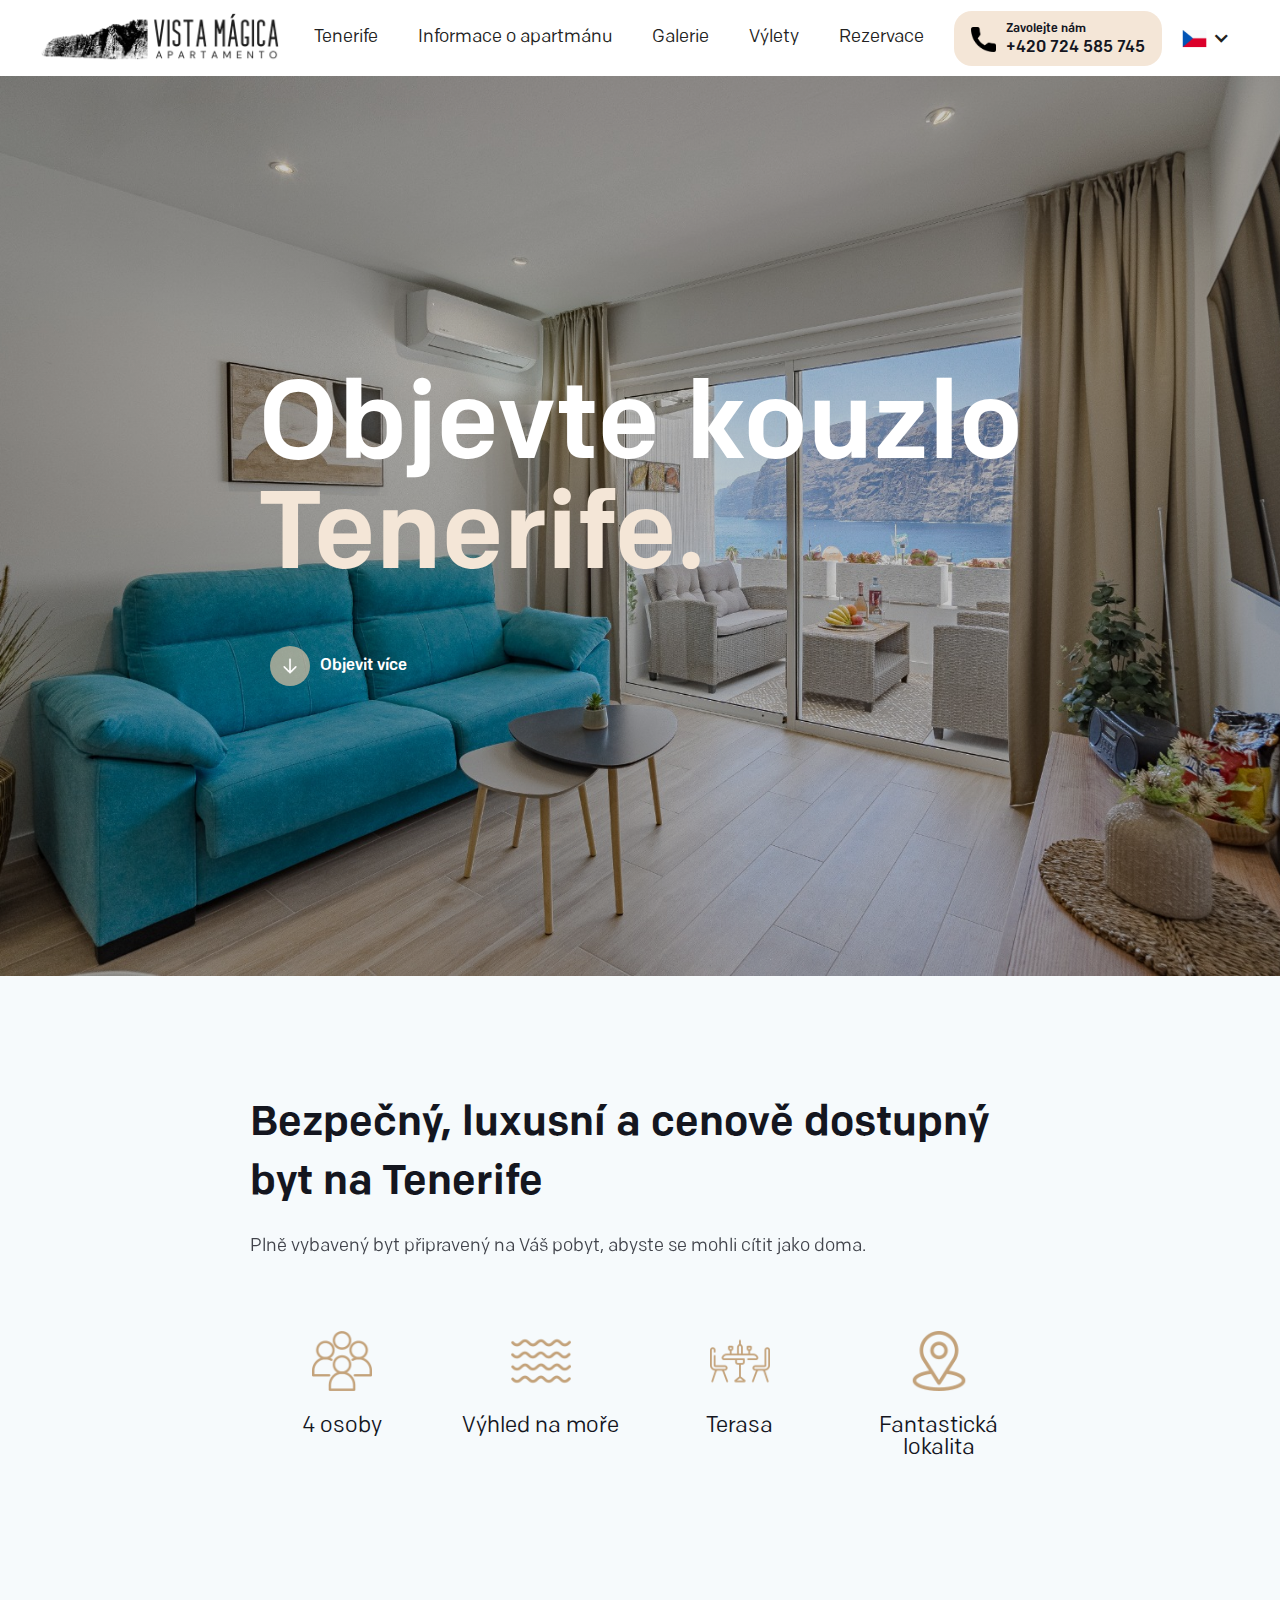
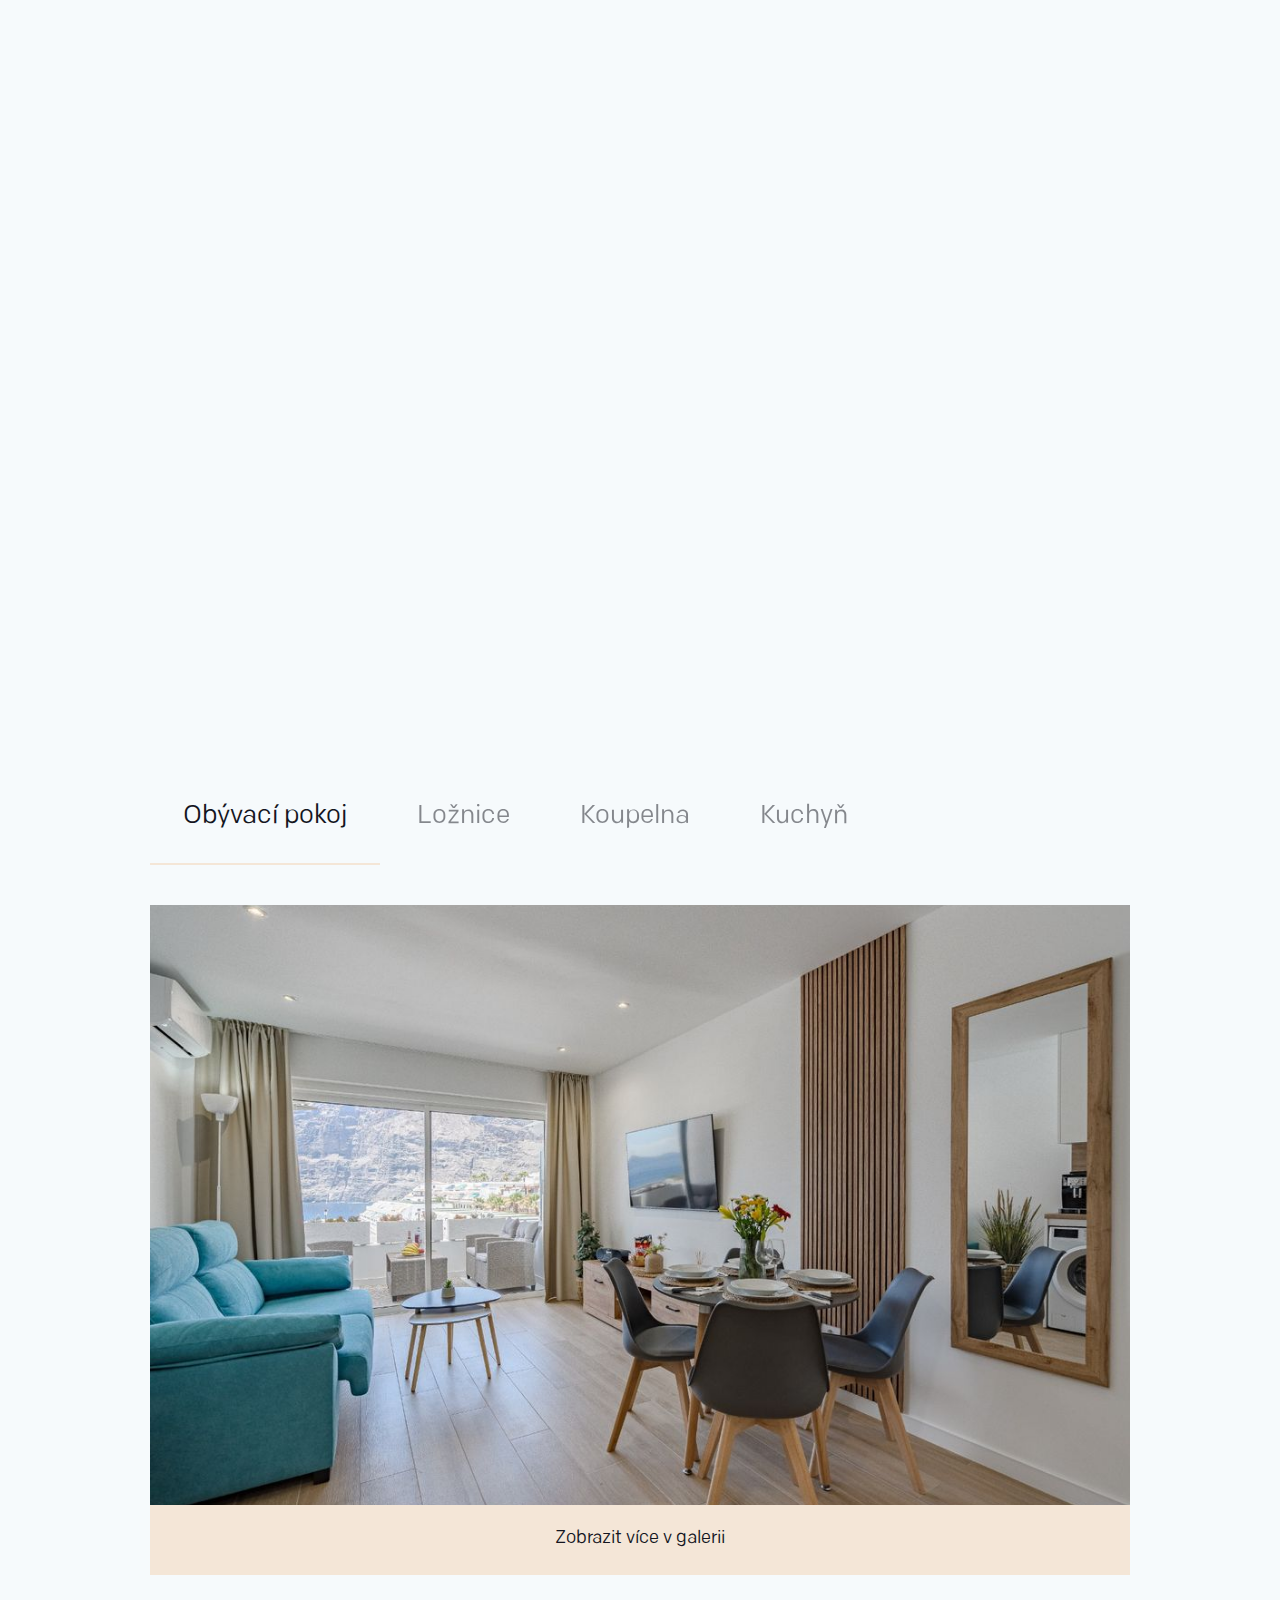
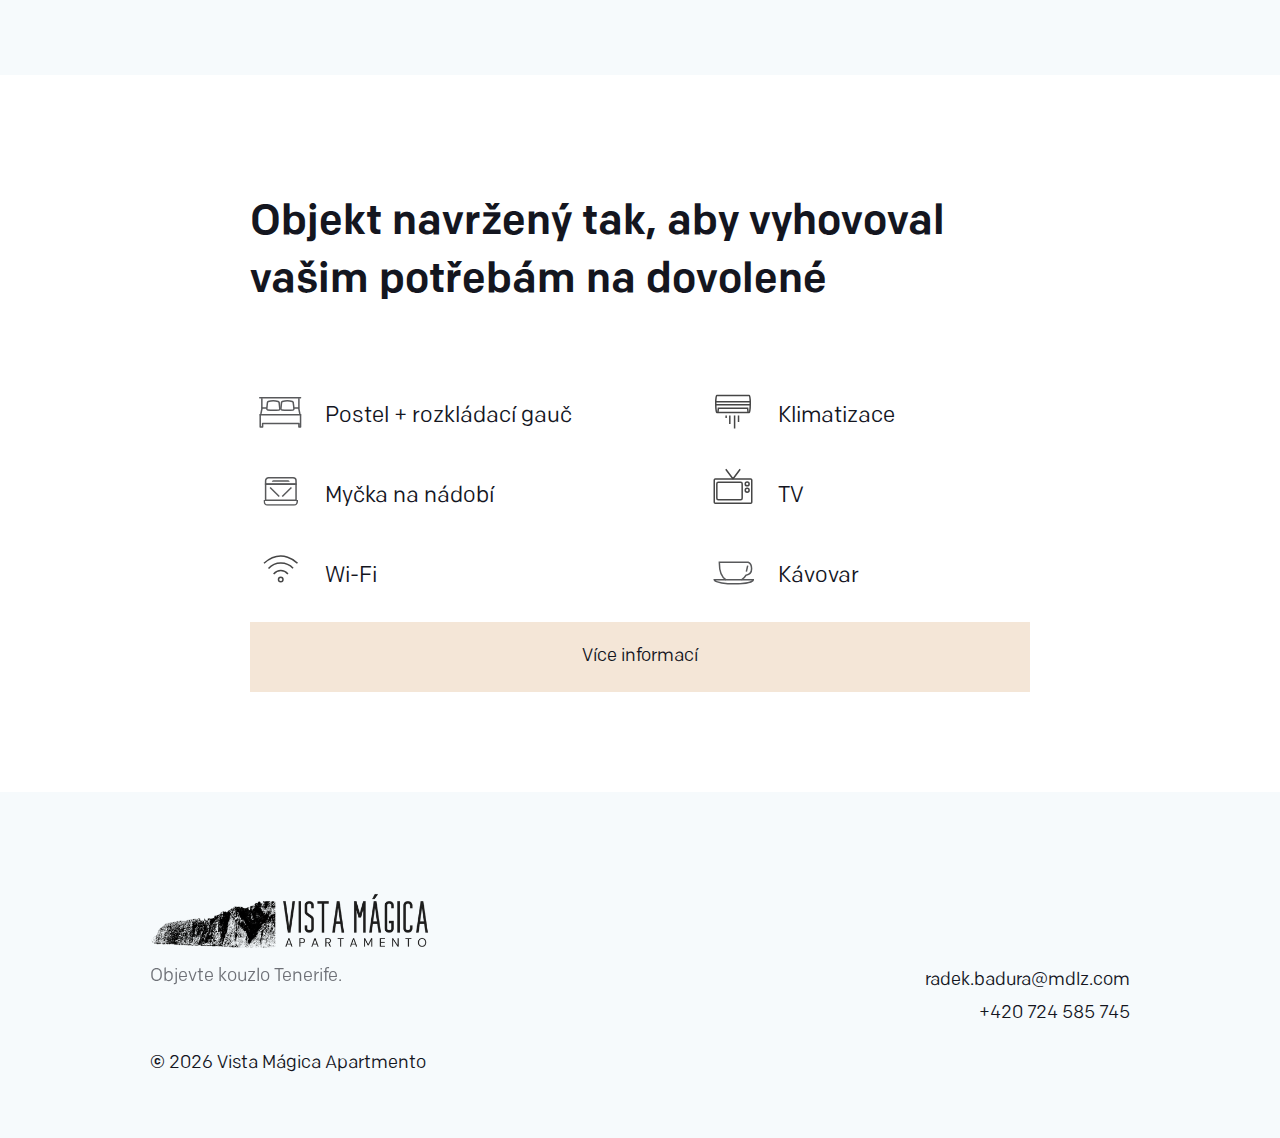
==== commit cde908d4: "Please work my friend please" ====
--- a/index.html
+++ b/index.html
@@ -190,7 +190,7 @@
           <a
             href="https://www.coastflat.com/en/properties/66acbd5f112efa0012375eca?city=Santiago+del+Teide&amp;country=Spain&amp;minOccupancy=1"
             target="_blank"
-            class="submit-button gallery w-button"
+            class="submit-button gallery m w-button"
             >Rezervace</a
           >
         </div>
--- a/css/apartamento-vista-magica.webflow.css
+++ b/css/apartamento-vista-magica.webflow.css
@@ -63,7 +63,7 @@
 }
 
 .hero1 {
-  background-image: url('../images/Rectangle-9.png');
+  background-image: url("../images/Rectangle-9.png");
   background-position: 50%;
   background-repeat: no-repeat;
   background-size: cover;
@@ -183,7 +183,7 @@
   padding: 29px 20px;
   font-weight: 400;
   line-height: 1;
-  transition: all .2s;
+  transition: all 0.2s;
 }
 
 .nav-link:hover {
@@ -219,6 +219,10 @@
 }
 
 .nav-link.m {
+  display: none;
+}
+
+.submit-button.gallery.m {
   display: none;
 }
 
@@ -230,7 +234,7 @@
   padding-left: 17px;
   padding-right: 17px;
   text-decoration: none;
-  transition: all .2s;
+  transition: all 0.2s;
 }
 
 .hero-button-1:hover {
@@ -377,7 +381,8 @@
   height: 540px;
 }
 
-.mask, .slide {
+.mask,
+.slide {
   width: 100%;
   height: 100%;
 }
@@ -403,11 +408,11 @@
 }
 
 .paragraph {
-  opacity: .8;
+  opacity: 0.8;
 }
 
 .paragraph.footer__copy__60 {
-  opacity: .6;
+  opacity: 0.6;
   margin-bottom: 20px;
   line-height: 1;
 }
@@ -430,7 +435,7 @@
 }
 
 .tab {
-  opacity: .5;
+  opacity: 0.5;
   color: var(--black);
   background-color: #0000;
   border-left: 2px solid #0000;
@@ -505,7 +510,7 @@
   background-color: var(--dark-turquoise);
   color: #14161f;
   height: 70px;
-  transition: all .2s;
+  transition: all 0.2s;
 }
 
 .submit-button:hover {
@@ -516,7 +521,7 @@
   justify-content: center;
   align-items: center;
   width: 100%;
-  display: none;
+  display: flex;
 }
 
 .footer {
@@ -548,7 +553,8 @@
 }
 
 .hero2 {
-  background-image: linear-gradient(#0003, #0003), url('../images/61d49964-7deb-4744-a69b-de390dcb205e.JPG');
+  background-image: linear-gradient(#0003, #0003),
+    url("../images/61d49964-7deb-4744-a69b-de390dcb205e.JPG");
   background-position: 0 0, 50%;
   background-repeat: repeat, no-repeat;
   background-size: auto, cover;
@@ -558,7 +564,7 @@
 }
 
 .full__image__seect {
-  background-image: url('../images/465bb2f9-dac9-4824-96d6-22f654ab5c06.JPG');
+  background-image: url("../images/465bb2f9-dac9-4824-96d6-22f654ab5c06.JPG");
   background-position: 50% 100%;
   background-repeat: no-repeat;
   background-size: cover;
@@ -568,7 +574,7 @@
 }
 
 .tab-op-2 {
-  opacity: .5;
+  opacity: 0.5;
   color: var(--black);
   background-color: #0000;
   border-bottom: 2px solid #0000;
@@ -597,7 +603,8 @@
 }
 
 .hero-3 {
-  background-image: linear-gradient(#0003, #0003), url('../images/PHOTO-2024-05-19-15-48-23.jpg');
+  background-image: linear-gradient(#0003, #0003),
+    url("../images/PHOTO-2024-05-19-15-48-23.jpg");
   background-position: 0 0, 50%;
   background-repeat: repeat, no-repeat;
   background-size: auto, cover;
@@ -614,18 +621,21 @@
 }
 
 .hero-3.galerie {
-  background-image: linear-gradient(#00000026, #00000026), url('../images/465bb2f9-dac9-4824-96d6-22f654ab5c06.JPG');
+  background-image: linear-gradient(#00000026, #00000026),
+    url("../images/465bb2f9-dac9-4824-96d6-22f654ab5c06.JPG");
   background-position: 0 0, 50% 100%;
   background-attachment: scroll, fixed;
   margin-top: 0;
 }
 
 .hero-3.informace {
-  background-image: linear-gradient(#0003, #0003), url('../images/7f40923c-aae4-419b-9b40-abedbe181625.JPG');
+  background-image: linear-gradient(#0003, #0003),
+    url("../images/7f40923c-aae4-419b-9b40-abedbe181625.JPG");
 }
 
 .hero-3.tenerife {
-  background-image: linear-gradient(#0000, #0000), url('../images/Tenerife-2024-Masca-Valley-Shutterstock-2329739923-Hybris.jpg');
+  background-image: linear-gradient(#0000, #0000),
+    url("../images/Tenerife-2024-Masca-Valley-Shutterstock-2329739923-Hybris.jpg");
 }
 
 .simple-image-section {
@@ -656,7 +666,7 @@
   grid-column-gap: 16px;
   grid-row-gap: 16px;
   grid-template-rows: auto;
-  grid-template-columns: .75fr 1fr 1fr;
+  grid-template-columns: 0.75fr 1fr 1fr;
   grid-auto-columns: 1fr;
   display: grid;
   position: relative;
@@ -666,7 +676,7 @@
   color: #14161f;
   font-weight: 400;
   text-decoration: underline;
-  transition: color .2s;
+  transition: color 0.2s;
 }
 
 .link-vylety:hover {
@@ -757,7 +767,7 @@
 
 .lottie-tab-icon {
   z-index: 10;
-  opacity: .5;
+  opacity: 0.5;
   filter: invert();
   width: 14px;
   position: relative;
@@ -774,7 +784,7 @@
   width: 100%;
   padding: 20px 0;
   text-decoration: none;
-  transition: padding .5s cubic-bezier(.25, .46, .45, .94);
+  transition: padding 0.5s cubic-bezier(0.25, 0.46, 0.45, 0.94);
   position: relative;
   overflow: hidden;
 }
@@ -811,7 +821,7 @@
   grid-column-gap: 16px;
   grid-row-gap: 16px;
   color: #080808;
-  letter-spacing: .15em;
+  letter-spacing: 0.15em;
   text-transform: uppercase;
   grid-template-rows: auto;
   grid-template-columns: 1fr auto;
@@ -1077,6 +1087,10 @@
     display: none;
   }
 
+  .submit-button.gallery.m {
+    display: flex;
+  }
+
   .hero-button-1 {
     width: 98%;
     margin-left: 1%;
@@ -1110,16 +1124,13 @@
     margin-top: 0;
   }
 
-  .tab, .tab.w--current {
+  .tab,
+  .tab.w--current {
     font-size: 20px;
   }
 
   .image-5 {
     height: 410px;
-  }
-
-  .submit-button.gallery {
-    display: flex;
   }
 
   .hero2 {
@@ -1142,7 +1153,7 @@
   }
 
   .vylety_grid {
-    grid-template-columns: .75fr;
+    grid-template-columns: 0.75fr;
   }
 
   .div-block-3 {
@@ -1176,7 +1187,8 @@
     min-height: 60vh;
   }
 
-  .h1.white__text, .h1.white__text.alternative {
+  .h1.white__text,
+  .h1.white__text.alternative {
     font-size: 80px;
   }
 
@@ -1336,7 +1348,8 @@
     font-size: 20px;
   }
 
-  .paragraph.footer__copy__60, .paragraph.center {
+  .paragraph.footer__copy__60,
+  .paragraph.center {
     text-align: center;
   }
 
@@ -1433,7 +1446,8 @@
   grid-area: span 1 / span 2 / span 1 / span 2;
 }
 
-#w-node-_9690dfb9-09cf-fb90-a272-6fe09207406f-772110d0, #w-node-b5344b5e-23e0-94d1-a1bd-e9400e04be3c-772110d0 {
+#w-node-_9690dfb9-09cf-fb90-a272-6fe09207406f-772110d0,
+#w-node-b5344b5e-23e0-94d1-a1bd-e9400e04be3c-772110d0 {
   grid-area: span 1 / span 1 / span 1 / span 1;
 }
 
@@ -1455,7 +1469,8 @@
   grid-area: span 1 / span 2 / span 1 / span 2;
 }
 
-#w-node-_9690dfb9-09cf-fb90-a272-6fe09207406f-2e6b9b7d, #w-node-_47b5d828-4c3e-0807-8906-f91a1a250c4f-2e6b9b7d {
+#w-node-_9690dfb9-09cf-fb90-a272-6fe09207406f-2e6b9b7d,
+#w-node-_47b5d828-4c3e-0807-8906-f91a1a250c4f-2e6b9b7d {
   grid-area: span 1 / span 1 / span 1 / span 1;
 }
 
@@ -1468,7 +1483,8 @@
   grid-area: span 1 / span 2 / span 1 / span 2;
 }
 
-#w-node-_9690dfb9-09cf-fb90-a272-6fe09207406f-08425faf, #w-node-c4cb11c4-82c3-5480-e614-875f934ea11e-08425faf {
+#w-node-_9690dfb9-09cf-fb90-a272-6fe09207406f-08425faf,
+#w-node-c4cb11c4-82c3-5480-e614-875f934ea11e-08425faf {
   grid-area: span 1 / span 1 / span 1 / span 1;
 }
 
@@ -1486,12 +1502,14 @@
   grid-area: span 1 / span 2 / span 1 / span 2;
 }
 
-#w-node-_62de964e-8cd1-f366-1dfd-8f559aeb3f0d-f419fba0, #w-node-_9690dfb9-09cf-fb90-a272-6fe09207406f-f419fba0 {
+#w-node-_62de964e-8cd1-f366-1dfd-8f559aeb3f0d-f419fba0,
+#w-node-_9690dfb9-09cf-fb90-a272-6fe09207406f-f419fba0 {
   grid-area: span 1 / span 1 / span 1 / span 1;
 }
 
 @media screen and (max-width: 767px) {
-  #w-node-_5b250bf5-fa04-e919-1987-5c659c79be2f-d15261a5, #w-node-_5b250bf5-fa04-e919-1987-5c659c79be2f-a461e8ab {
+  #w-node-_5b250bf5-fa04-e919-1987-5c659c79be2f-d15261a5,
+  #w-node-_5b250bf5-fa04-e919-1987-5c659c79be2f-a461e8ab {
     grid-template-rows: auto auto;
     grid-template-columns: 1fr 1fr;
   }
@@ -1512,7 +1530,8 @@
     grid-template-columns: 1fr 1fr;
   }
 
-  #w-node-e1b15adf-ff13-e0e8-45bd-1c6c605e92f9-2e6b9b7d, #w-node-e1b15adf-ff13-e0e8-45bd-1c6c605e92f9-08425faf {
+  #w-node-e1b15adf-ff13-e0e8-45bd-1c6c605e92f9-2e6b9b7d,
+  #w-node-e1b15adf-ff13-e0e8-45bd-1c6c605e92f9-08425faf {
     grid-area: span 1 / span 2 / span 1 / span 2;
     align-self: start;
   }
@@ -1528,115 +1547,114 @@
   }
 }
 
-
 @font-face {
-  font-family: 'Quincy cf';
-  src: url('../fonts/Quincy-CF-Black.ttf') format('truetype');
+  font-family: "Quincy cf";
+  src: url("../fonts/Quincy-CF-Black.ttf") format("truetype");
   font-weight: 900;
   font-style: normal;
   font-display: auto;
 }
 @font-face {
-  font-family: 'Quincy cf';
-  src: url('../fonts/Quincy-CF-Bold.ttf') format('truetype');
+  font-family: "Quincy cf";
+  src: url("../fonts/Quincy-CF-Bold.ttf") format("truetype");
   font-weight: 700;
   font-style: normal;
   font-display: auto;
 }
 @font-face {
-  font-family: 'Quincy cf';
-  src: url('../fonts/Quincy-CF-Light.ttf') format('truetype');
+  font-family: "Quincy cf";
+  src: url("../fonts/Quincy-CF-Light.ttf") format("truetype");
   font-weight: 300;
   font-style: normal;
   font-display: auto;
 }
 @font-face {
-  font-family: 'Quincy cf';
-  src: url('../fonts/Quincy-CF.ttf') format('truetype');
+  font-family: "Quincy cf";
+  src: url("../fonts/Quincy-CF.ttf") format("truetype");
   font-weight: 400;
   font-style: normal;
   font-display: auto;
 }
 @font-face {
-  font-family: 'Colfax';
-  src: url('../fonts/Colfax-BlackItalic.otf') format('opentype');
+  font-family: "Colfax";
+  src: url("../fonts/Colfax-BlackItalic.otf") format("opentype");
   font-weight: 900;
   font-style: italic;
   font-display: auto;
 }
 @font-face {
-  font-family: 'Colfax';
-  src: url('../fonts/Colfax-BoldItalic.otf') format('opentype');
+  font-family: "Colfax";
+  src: url("../fonts/Colfax-BoldItalic.otf") format("opentype");
   font-weight: 700;
   font-style: italic;
   font-display: auto;
 }
 @font-face {
-  font-family: 'Colfax';
-  src: url('../fonts/Colfax-Light.otf') format('opentype');
+  font-family: "Colfax";
+  src: url("../fonts/Colfax-Light.otf") format("opentype");
   font-weight: 300;
   font-style: normal;
   font-display: auto;
 }
 @font-face {
-  font-family: 'Colfax';
-  src: url('../fonts/Colfax-Bold.otf') format('opentype');
+  font-family: "Colfax";
+  src: url("../fonts/Colfax-Bold.otf") format("opentype");
   font-weight: 700;
   font-style: normal;
   font-display: auto;
 }
 @font-face {
-  font-family: 'Colfax';
-  src: url('../fonts/Colfax-LightItalic.otf') format('opentype');
+  font-family: "Colfax";
+  src: url("../fonts/Colfax-LightItalic.otf") format("opentype");
   font-weight: 300;
   font-style: italic;
   font-display: auto;
 }
 @font-face {
-  font-family: 'Colfax';
-  src: url('../fonts/Colfax-Medium.otf') format('opentype');
+  font-family: "Colfax";
+  src: url("../fonts/Colfax-Medium.otf") format("opentype");
   font-weight: 500;
   font-style: normal;
   font-display: auto;
 }
 @font-face {
-  font-family: 'Colfax';
-  src: url('../fonts/Colfax-MediumItalic.otf') format('opentype');
+  font-family: "Colfax";
+  src: url("../fonts/Colfax-MediumItalic.otf") format("opentype");
   font-weight: 500;
   font-style: italic;
   font-display: auto;
 }
 @font-face {
-  font-family: 'Colfax';
-  src: url('../fonts/Colfax-Black.otf') format('opentype');
+  font-family: "Colfax";
+  src: url("../fonts/Colfax-Black.otf") format("opentype");
   font-weight: 900;
   font-style: normal;
   font-display: auto;
 }
 @font-face {
-  font-family: 'Colfax';
-  src: url('../fonts/Colfax-Regular.otf') format('opentype');
+  font-family: "Colfax";
+  src: url("../fonts/Colfax-Regular.otf") format("opentype");
   font-weight: 400;
   font-style: normal;
   font-display: auto;
 }
 @font-face {
-  font-family: 'Colfax';
-  src: url('../fonts/Colfax-Thin.otf') format('opentype');
+  font-family: "Colfax";
+  src: url("../fonts/Colfax-Thin.otf") format("opentype");
   font-weight: 100;
   font-style: normal;
   font-display: auto;
 }
 @font-face {
-  font-family: 'Colfax';
-  src: url('../fonts/Colfax-ThinItalic.otf') format('opentype');
+  font-family: "Colfax";
+  src: url("../fonts/Colfax-ThinItalic.otf") format("opentype");
   font-weight: 100;
   font-style: italic;
   font-display: auto;
 }
 @font-face {
-  font-family: 'Colfax';
-  src: url('../fonts/Colfax-RegularItalic.otf') format('opentype');
+  font-family: "Colfax";
+  src: url("../fonts/Colfax-RegularItalic.otf") format("opentype");
   font-weight: 400;
   font-style: italic;
   font-display: auto;
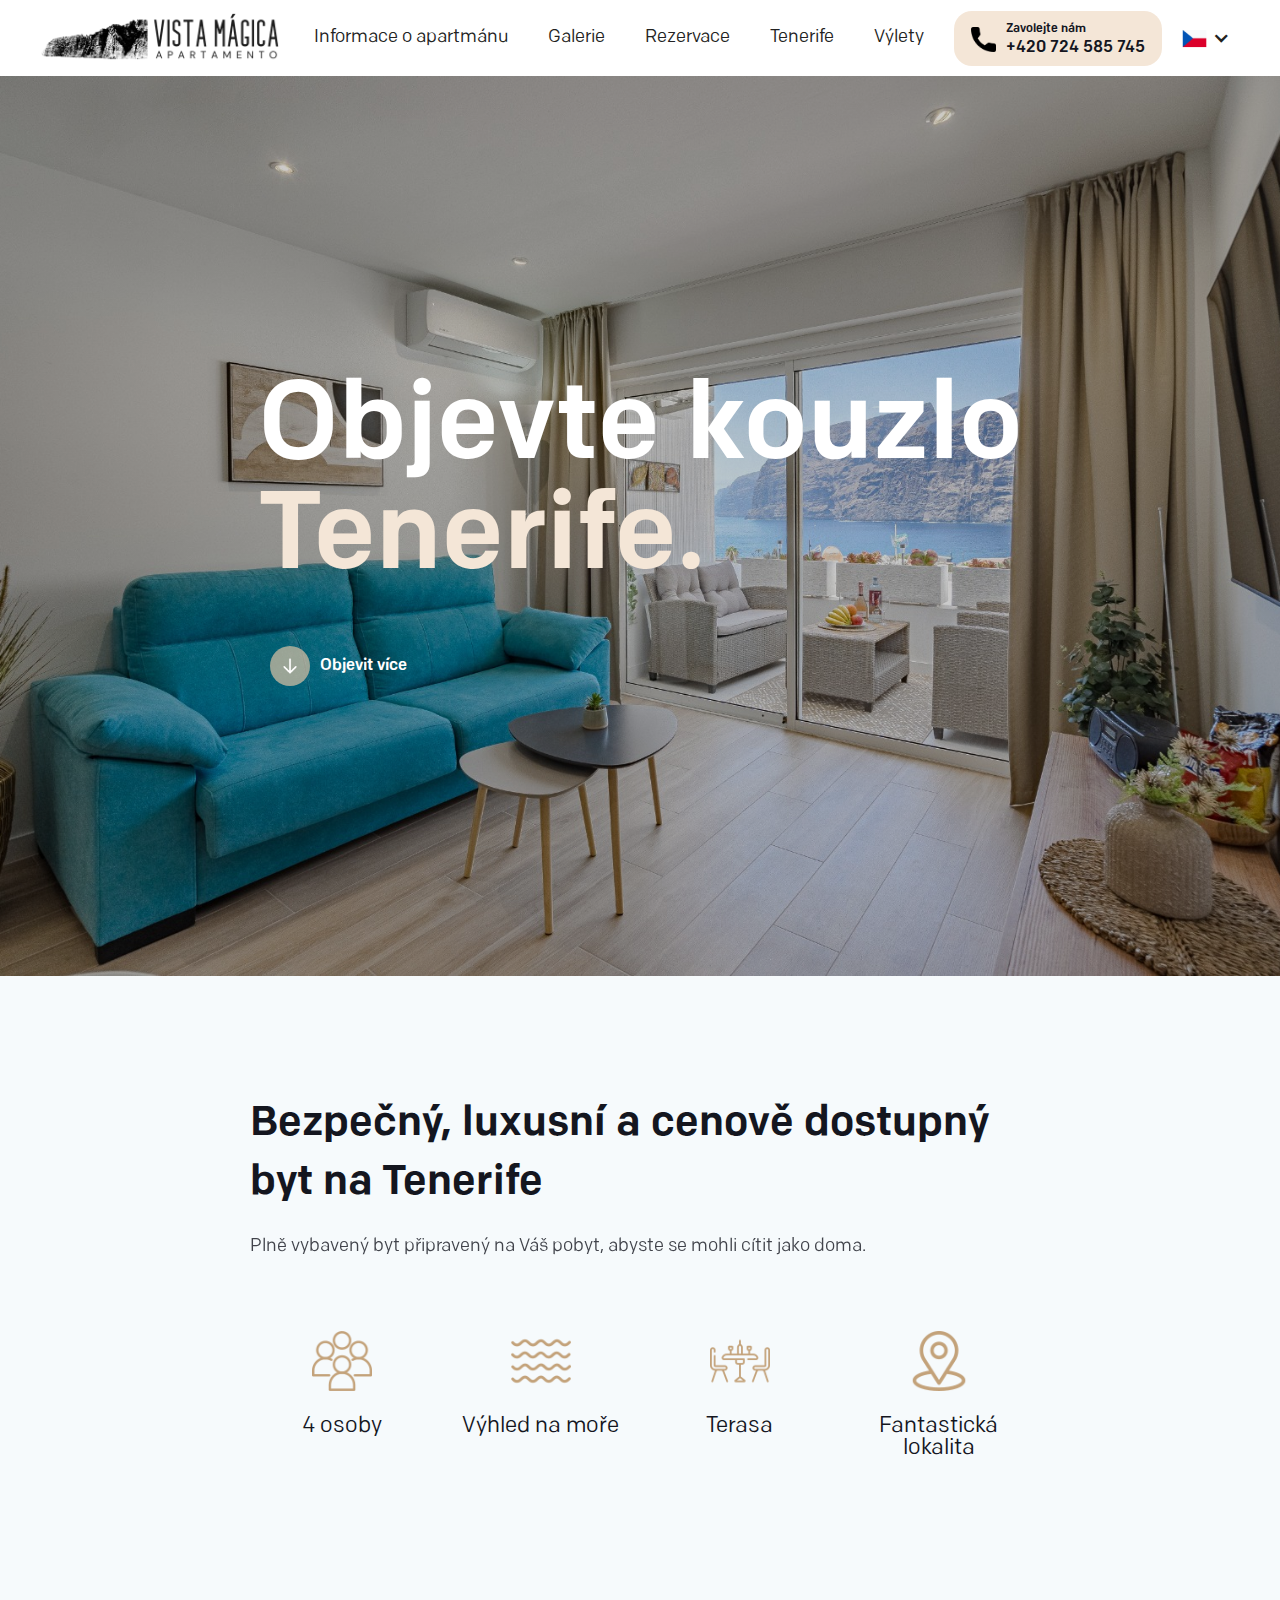
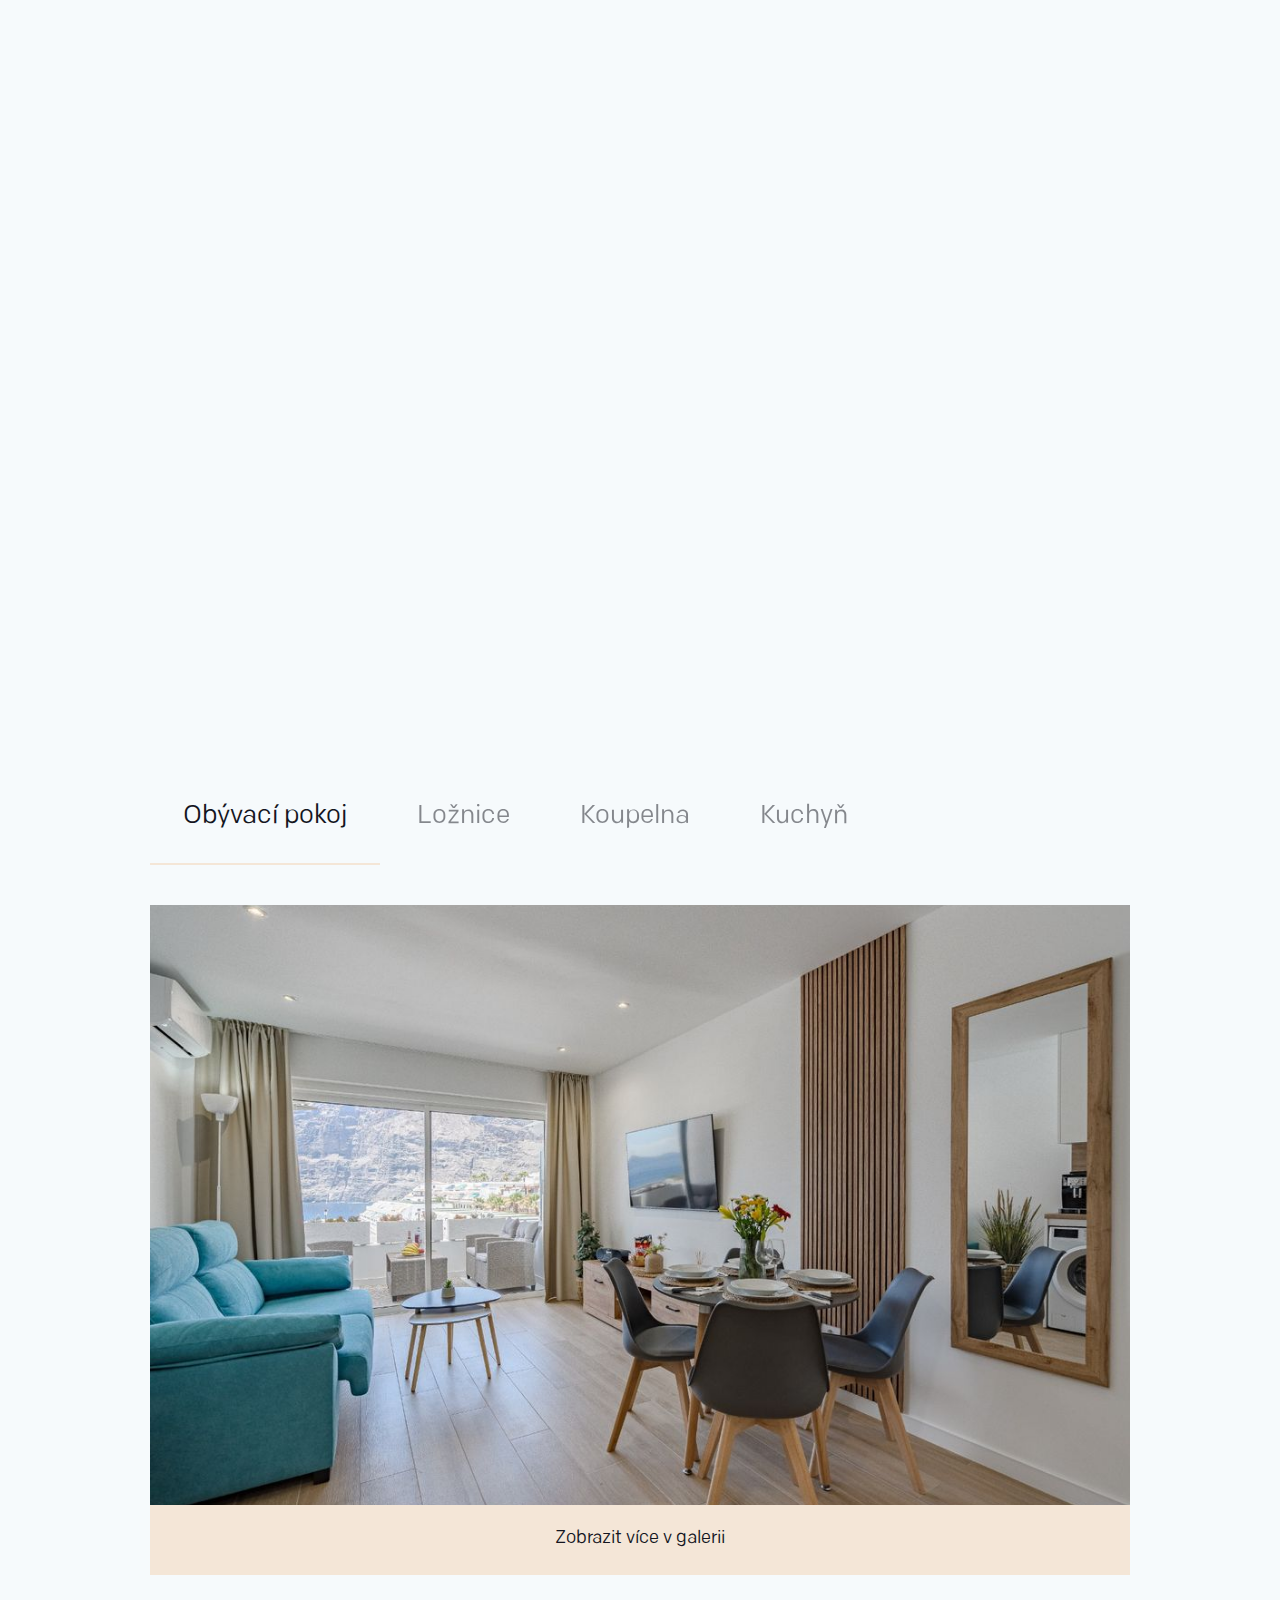
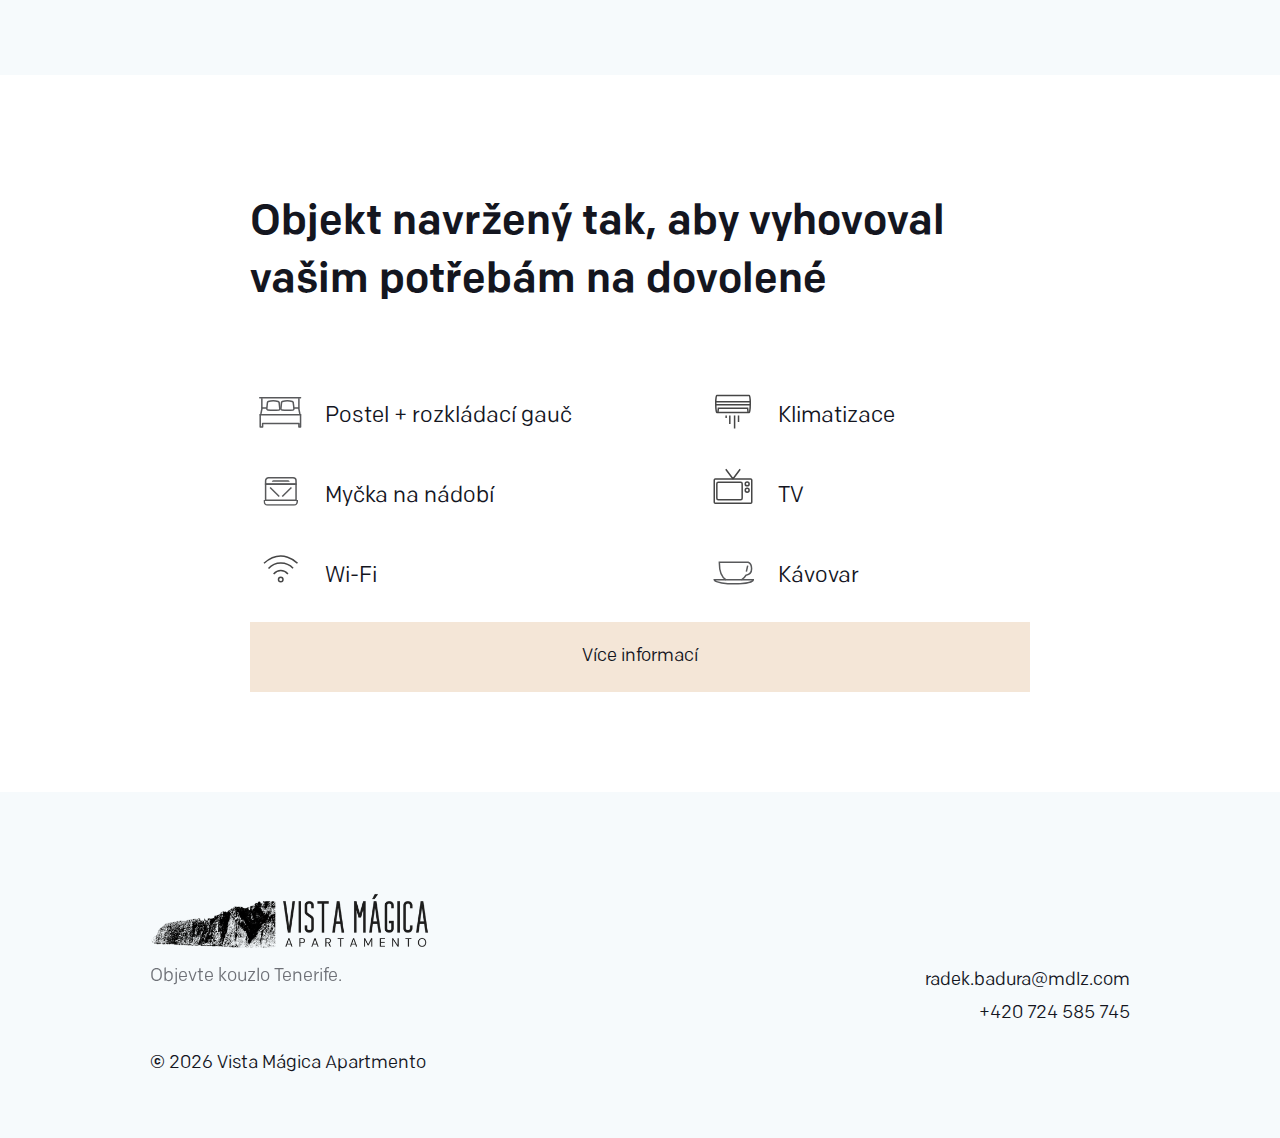
==== commit 50d0eb0e: "Update" ====
--- a/index.html
+++ b/index.html
@@ -1,407 +1,177 @@
-<!DOCTYPE html>
-<!--  This site was created in Webflow. https://webflow.com  --><!--  Last Published: Thu Nov 14 2024 11:47:21 GMT+0000 (Coordinated Universal Time)  -->
-<html
-  data-wf-page="664f188fa486b882120473c1"
-  data-wf-site="664f188fa486b8821204737e"
->
-  <head>
-    <meta charset="utf-8" />
-    <title>Vista Mágica Apartmento</title>
-    <meta content="Vista Mágica Apartmento" property="og:title" />
-    <meta
-      content="https://uploads-ssl.webflow.com/5f2169bae171253435cfae11/5f21a1f5cb65fc2993ea177e_DASH%20REAL%20ESTATE.jpg"
-      property="og:image"
-    />
-    <meta content="Vista Mágica Apartmento" property="twitter:title" />
-    <meta
-      content="https://uploads-ssl.webflow.com/5f2169bae171253435cfae11/5f21a1f5cb65fc2993ea177e_DASH%20REAL%20ESTATE.jpg"
-      property="twitter:image"
-    />
-    <meta content="width=device-width, initial-scale=1" name="viewport" />
-    <meta content="Webflow" name="generator" />
-    <link href="css/normalize.css" rel="stylesheet" type="text/css" />
-    <link href="css/webflow.css" rel="stylesheet" type="text/css" />
-    <link
-      href="css/apartamento-vista-magica.webflow.css"
-      rel="stylesheet"
-      type="text/css"
-    />
-    <script type="text/javascript">
-      !(function (o, c) {
-        var n = c.documentElement,
-          t = " w-mod-";
-        (n.className += t + "js"),
-          ("ontouchstart" in o ||
-            (o.DocumentTouch && c instanceof DocumentTouch)) &&
-            (n.className += t + "touch");
-      })(window, document);
-    </script>
-    <link href="images/favicon.png" rel="shortcut icon" type="image/x-icon" />
-    <link href="images/webclip.png" rel="apple-touch-icon" />
-  </head>
-  <body class="body">
-    <div
-      data-collapse="medium"
-      data-animation="default"
-      data-duration="400"
-      data-easing="ease"
-      data-easing2="ease"
-      role="banner"
-      class="navbar w-nav"
-    >
-      <div class="w-layout-blockcontainer navbar_container w-container">
-        <a href="./" aria-current="page" class="brand w-nav-brand w--current"
-          ><img
-            src="images/Sun_and_Sea-2.png"
-            alt=""
-            sizes="(max-width: 479px) 100vw, (max-width: 991px) 225px, 240px"
-            srcset="
-              images/Sun_and_Sea-2-p-500.png 500w,
-              images/Sun_and_Sea-2.png       704w
-            "
-            class="image-2"
-        /></a>
-        <nav role="navigation" class="nav-menu w-nav-menu">
-          <a href="tenerife" class="nav-link m1 w-nav-link">Tenerife</a>
-          <a href="informace-o-apartmanu" class="nav-link w-nav-link"
-            >Informace o apartmánu</a
-          >
-          <a href="galerie" class="nav-link w-nav-link">Galerie</a>
-          <a
-            href="https://www.coastflat.com/en/properties/66acbd5f112efa0012375eca?city=Santiago+del+Teide&amp;country=Spain&amp;minOccupancy=1"
-            target="_blank"
-            class="nav-link m w-nav-link"
-            >Rezervace</a
-          >
-          <a href="tenerife" class="nav-link m w-nav-link"
-            >Informace o Tenerife</a
-          >
-          <a href="vylety" class="nav-link w-nav-link">Výlety</a>
-          <a
-            href="https://www.coastflat.com/en/properties/66acbd5f112efa0012375eca?city=Santiago+del+Teide&amp;country=Spain&amp;minOccupancy=1"
-            target="_blank"
-            class="nav-link m1 w-nav-link"
-            >Rezervace</a
-          >
-          <a href="tel:+420724585745" class="hero-button-1 w-inline-block">
-            <div class="div-block-2">
-              <img src="images/call.png" alt="" class="button-icon-1" />
-              <div>
-                <div class="call">Zavolejte nám</div>
-                <div class="text-block">+420 724 585 745</div>
-              </div>
-            </div>
-          </a>
-          <div class="div-block-6">
-            <div data-hover="false" data-delay="0" class="w-dropdown">
-              <div class="dropdown-toggle w-dropdown-toggle">
-                <img
-                  sizes="(max-width: 991px) 100vw, 25px"
-                  srcset="
-                    images/czech-republic-p-500.png 500w,
-                    images/czech-republic.png       512w
-                  "
-                  alt=""
-                  src="images/czech-republic.png"
-                  loading="lazy"
-                  class="language"
-                />
-                <div class="icon-2 w-icon-dropdown-toggle"></div>
-              </div>
-              <nav class="dropdown-list w-dropdown-list">
-                <a href="en/home" class="link-block-2 w-inline-block"
-                  ><img
-                    sizes="100vw"
-                    srcset="
-                      images/united-kingdom-p-500.png 500w,
-                      images/united-kingdom.png       512w
-                    "
-                    alt=""
-                    src="images/united-kingdom.png"
-                    loading="lazy"
-                    class="language"
-                /></a>
-              </nav>
+<!DOCTYPE html><!--  This site was created in Webflow. https://webflow.com  --><!--  Last Published: Tue Nov 19 2024 18:29:03 GMT+0000 (Coordinated Universal Time)  -->
+<html data-wf-page="664f188fa486b882120473c1" data-wf-site="664f188fa486b8821204737e">
+<head>
+  <meta charset="utf-8">
+  <title>Vista Mágica Apartmento</title>
+  <meta content="Vista Mágica Apartmento" property="og:title">
+  <meta content="https://uploads-ssl.webflow.com/5f2169bae171253435cfae11/5f21a1f5cb65fc2993ea177e_DASH%20REAL%20ESTATE.jpg" property="og:image">
+  <meta content="Vista Mágica Apartmento" property="twitter:title">
+  <meta content="https://uploads-ssl.webflow.com/5f2169bae171253435cfae11/5f21a1f5cb65fc2993ea177e_DASH%20REAL%20ESTATE.jpg" property="twitter:image">
+  <meta content="width=device-width, initial-scale=1" name="viewport">
+  <meta content="Webflow" name="generator">
+  <link href="css/normalize.css" rel="stylesheet" type="text/css">
+  <link href="css/webflow.css" rel="stylesheet" type="text/css">
+  <link href="css/apartamento-vista-magica.webflow.css" rel="stylesheet" type="text/css">
+  <script type="text/javascript">!function(o,c){var n=c.documentElement,t=" w-mod-";n.className+=t+"js",("ontouchstart"in o||o.DocumentTouch&&c instanceof DocumentTouch)&&(n.className+=t+"touch")}(window,document);</script>
+  <link href="images/favicon.png" rel="shortcut icon" type="image/x-icon">
+  <link href="images/webclip.png" rel="apple-touch-icon">
+</head>
+<body class="body">
+  <div data-collapse="medium" data-animation="default" data-duration="400" data-easing="ease" data-easing2="ease" role="banner" class="navbar w-nav">
+    <div class="w-layout-blockcontainer navbar_container w-container">
+      <a href="index.html" aria-current="page" class="brand w-nav-brand w--current"><img src="images/Sun_and_Sea-2.png" alt="" sizes="(max-width: 479px) 100vw, (max-width: 991px) 225px, 240px" srcset="images/Sun_and_Sea-2-p-500.png 500w, images/Sun_and_Sea-2.png 704w" class="image-2"></a>
+      <nav role="navigation" class="nav-menu w-nav-menu">
+        <a href="informace-o-apartmanu.html" class="nav-link m1 w-nav-link">Informace o apartmánu</a>
+        <a href="galerie.html" class="nav-link w-nav-link">Galerie</a>
+        <a href="https://www.coastflat.com/en/properties/66acbd5f112efa0012375eca?city=Santiago+del+Teide&amp;country=Spain&amp;minOccupancy=1" target="_blank" class="nav-link w-nav-link">Rezervace</a>
+        <a href="tenerife.html" class="nav-link w-nav-link">Tenerife</a>
+        <a href="vylety.html" class="nav-link w-nav-link">Výlety</a>
+        <a href="tel:+420724585745" class="hero-button-1 w-inline-block">
+          <div class="div-block-2"><img src="images/call.png" alt="" class="button-icon-1">
+            <div>
+              <div class="call">Zavolejte nám</div>
+              <div class="text-block">+420 724 585 745</div>
             </div>
           </div>
-        </nav>
-        <div class="menu-button w-nav-button">
-          <div class="icon w-icon-nav-menu"></div>
+        </a>
+        <div class="div-block-6">
+          <div data-hover="false" data-delay="0" class="w-dropdown">
+            <div class="dropdown-toggle w-dropdown-toggle"><img sizes="(max-width: 991px) 100vw, 25px" srcset="images/czech-republic-p-500.png 500w, images/czech-republic.png 512w" alt="" src="images/czech-republic.png" loading="lazy" class="language">
+              <div class="icon-2 w-icon-dropdown-toggle"></div>
+            </div>
+            <nav class="dropdown-list w-dropdown-list">
+              <a href="en/home.html" class="link-block-2 w-inline-block"><img sizes="100vw" srcset="images/united-kingdom-p-500.png 500w, images/united-kingdom.png 512w" alt="" src="images/united-kingdom.png" loading="lazy" class="language"></a>
+            </nav>
+          </div>
         </div>
+      </nav>
+      <div class="menu-button w-nav-button">
+        <div class="icon w-icon-nav-menu"></div>
       </div>
     </div>
-    <div class="hero2">
-      <div class="wrapper">
-        <div class="hero-text-wrapper">
-          <h1 class="h1 white__text">
-            Objevte kouzlo<br /><span class="text-span">Tenerife.</span>
-          </h1>
-          <a href="#intro" class="explore__wrap w-inline-block">
-            <div class="div-block-8">
-              <img src="images/arrow-down-1.png" alt="" class="image" />
-            </div>
-            <div>Objevit více</div>
-          </a>
-        </div>
+  </div>
+  <div class="hero2">
+    <div class="wrapper">
+      <div class="hero-text-wrapper">
+        <h1 class="h1 white__text">Objevte kouzlo<br><span class="text-span">Tenerife.</span></h1>
+        <a href="#intro" class="explore__wrap w-inline-block">
+          <div class="div-block-8"><img src="images/arrow-down-1.png" alt="" class="image"></div>
+          <div>Objevit více</div>
+        </a>
       </div>
     </div>
-    <div id="intro" class="into__section">
-      <div class="wrapper">
-        <div class="hero-text-wrapper">
-          <h2 class="h2 center">
-            Bezpečný, luxusní a cenově dostupný byt na Tenerife
-          </h2>
-          <p class="paragraph center">
-            Plně vybavený byt připravený na Váš pobyt, abyste se mohli cítit
-            jako doma.
-          </p>
+  </div>
+  <div id="intro" class="into__section">
+    <div class="wrapper">
+      <div class="hero-text-wrapper">
+        <h2 class="h2 center">Bezpečný, luxusní a cenově dostupný byt na Tenerife</h2>
+        <p class="paragraph center">Plně vybavený byt připravený na Váš pobyt, abyste se mohli cítit jako doma.</p>
+      </div>
+      <div class="icons-group max__780px">
+        <div class="w-layout-grid grid">
+          <div class="div-block-7"><img src="images/people.png" alt="People icon" class="image-3">
+            <h3 class="h3">4 osoby</h3>
+          </div>
+          <div class="div-block-7"><img src="images/water-waves.png" alt="Water waves" class="image-3">
+            <h3 class="h3">Výhled na moře</h3>
+          </div>
+          <div class="div-block-7"><img src="images/restaurant.png" alt="Table icon" class="image-3">
+            <h3 class="h3">Terasa</h3>
+          </div>
+          <div class="div-block-7"><img src="images/location.png" alt="location icon" class="image-3">
+            <h3 class="h3 center">Fantastická lokalita</h3>
+          </div>
         </div>
-        <div class="icons-group max__780px">
-          <div class="w-layout-grid grid">
-            <div class="div-block-7">
-              <img src="images/people.png" alt="People icon" class="image-3" />
-              <h3 class="h3">4 osoby</h3>
-            </div>
-            <div class="div-block-7">
-              <img
-                src="images/water-waves.png"
-                alt="Water waves"
-                class="image-3"
-              />
-              <h3 class="h3">Výhled na moře</h3>
-            </div>
-            <div class="div-block-7">
-              <img
-                src="images/restaurant.png"
-                alt="Table icon"
-                class="image-3"
-              />
-              <h3 class="h3">Terasa</h3>
-            </div>
-            <div class="div-block-7">
-              <img
-                src="images/location.png"
-                alt="location icon"
-                class="image-3"
-              />
-              <h3 class="h3 center">Fantastická lokalita</h3>
-            </div>
-          </div>
-          <a
-            href="https://www.coastflat.com/en/properties/66acbd5f112efa0012375eca?city=Santiago+del+Teide&amp;country=Spain&amp;minOccupancy=1"
-            target="_blank"
-            class="submit-button gallery m w-button"
-            >Rezervace</a
-          >
-        </div>
+        <a href="https://www.coastflat.com/en/properties/66acbd5f112efa0012375eca?city=Santiago+del+Teide&amp;country=Spain&amp;minOccupancy=1" target="_blank" class="submit-button gallery m w-button">Rezervace</a>
       </div>
     </div>
-    <div class="full__image__seect"></div>
-    <div class="amenities__section">
-      <div class="wrapper">
-        <div class="tabs__wrapper">
-          <div
-            data-duration-in="300"
-            data-duration-out="100"
-            data-current="Tab 1"
-            data-easing="ease"
-            class="w-tabs"
-          >
-            <div class="w-tab-menu">
-              <a
-                data-w-tab="Tab 1"
-                class="tab-op-2 w-inline-block w-tab-link w--current"
-              >
-                <div>Obývací pokoj</div>
-              </a>
-              <a data-w-tab="Tab 2" class="tab-op-2 w-inline-block w-tab-link">
-                <div>Ložnice</div>
-              </a>
-              <a data-w-tab="Tab 3" class="tab-op-2 w-inline-block w-tab-link">
-                <div>Koupelna</div>
-              </a>
-              <a data-w-tab="Tab 4" class="tab-op-2 w-inline-block w-tab-link">
-                <div>Kuchyň</div>
-              </a>
-            </div>
-            <div class="w-tab-content">
-              <div data-w-tab="Tab 1" class="w-tab-pane w--tab-active">
-                <img
-                  src="images/6ed41c7b-8155-4591-ab50-542a46b20662.JPG"
-                  alt="Living room "
-                  sizes="(max-width: 479px) 100vw, (max-width: 767px) 92vw, (max-width: 991px) 93vw, 980px"
-                  srcset="
-                    images/6ed41c7b-8155-4591-ab50-542a46b20662-p-500.jpg   500w,
-                    images/6ed41c7b-8155-4591-ab50-542a46b20662-p-800.jpg   800w,
-                    images/6ed41c7b-8155-4591-ab50-542a46b20662-p-1080.jpg 1080w,
-                    images/6ed41c7b-8155-4591-ab50-542a46b20662.JPG        1600w
-                  "
-                  class="image-7"
-                />
-              </div>
-              <div data-w-tab="Tab 2" class="w-tab-pane">
-                <img
-                  src="images/08901956-5056-453b-8c6c-1c0ed2c52e89.JPG"
-                  alt="Bedroom"
-                  sizes="(max-width: 479px) 100vw, (max-width: 767px) 92vw, (max-width: 991px) 93vw, 980px"
-                  srcset="
-                    images/08901956-5056-453b-8c6c-1c0ed2c52e89-p-500.jpg   500w,
-                    images/08901956-5056-453b-8c6c-1c0ed2c52e89-p-800.jpg   800w,
-                    images/08901956-5056-453b-8c6c-1c0ed2c52e89-p-1080.jpg 1080w,
-                    images/08901956-5056-453b-8c6c-1c0ed2c52e89.JPG        1600w
-                  "
-                  class="image-7"
-                />
-              </div>
-              <div data-w-tab="Tab 3" class="w-tab-pane">
-                <img
-                  src="images/62191654-74ce-4629-921b-6d3f42afe042.JPG"
-                  alt="bathroom"
-                  sizes="(max-width: 479px) 100vw, (max-width: 767px) 92vw, (max-width: 991px) 93vw, 980px"
-                  srcset="
-                    images/62191654-74ce-4629-921b-6d3f42afe042-p-500.jpg   500w,
-                    images/62191654-74ce-4629-921b-6d3f42afe042-p-800.jpg   800w,
-                    images/62191654-74ce-4629-921b-6d3f42afe042-p-1080.jpg 1080w,
-                    images/62191654-74ce-4629-921b-6d3f42afe042.JPG        1600w
-                  "
-                  class="image-7"
-                />
-              </div>
-              <div data-w-tab="Tab 4" class="w-tab-pane">
-                <img
-                  src="images/6994a090-c8e8-43e5-a39e-0d79b44e078f.JPG"
-                  alt="kitchen"
-                  sizes="(max-width: 479px) 100vw, (max-width: 767px) 92vw, (max-width: 991px) 93vw, 980px"
-                  srcset="
-                    images/6994a090-c8e8-43e5-a39e-0d79b44e078f-p-500.jpg   500w,
-                    images/6994a090-c8e8-43e5-a39e-0d79b44e078f-p-800.jpg   800w,
-                    images/6994a090-c8e8-43e5-a39e-0d79b44e078f-p-1080.jpg 1080w,
-                    images/6994a090-c8e8-43e5-a39e-0d79b44e078f.JPG        1600w
-                  "
-                  class="image-7"
-                />
-              </div>
-            </div>
+  </div>
+  <div class="full__image__seect"></div>
+  <div class="amenities__section">
+    <div class="wrapper">
+      <div class="tabs__wrapper">
+        <div data-duration-in="300" data-duration-out="100" data-current="Tab 1" data-easing="ease" class="w-tabs">
+          <div class="w-tab-menu">
+            <a data-w-tab="Tab 1" class="tab-op-2 w-inline-block w-tab-link w--current">
+              <div>Obývací pokoj</div>
+            </a>
+            <a data-w-tab="Tab 2" class="tab-op-2 w-inline-block w-tab-link">
+              <div>Ložnice</div>
+            </a>
+            <a data-w-tab="Tab 3" class="tab-op-2 w-inline-block w-tab-link">
+              <div>Koupelna</div>
+            </a>
+            <a data-w-tab="Tab 4" class="tab-op-2 w-inline-block w-tab-link">
+              <div>Kuchyň</div>
+            </a>
           </div>
-          <a href="galerie" class="submit-button gallery w-button"
-            >Zobrazit více v galerii</a
-          >
+          <div class="w-tab-content">
+            <div data-w-tab="Tab 1" class="w-tab-pane w--tab-active"><img src="images/6ed41c7b-8155-4591-ab50-542a46b20662.JPG" alt="Living room " sizes="(max-width: 479px) 100vw, (max-width: 767px) 92vw, (max-width: 991px) 93vw, 980px" srcset="images/6ed41c7b-8155-4591-ab50-542a46b20662-p-500.jpg 500w, images/6ed41c7b-8155-4591-ab50-542a46b20662-p-800.jpg 800w, images/6ed41c7b-8155-4591-ab50-542a46b20662-p-1080.jpg 1080w, images/6ed41c7b-8155-4591-ab50-542a46b20662.JPG 1600w" class="image-7"></div>
+            <div data-w-tab="Tab 2" class="w-tab-pane"><img src="images/08901956-5056-453b-8c6c-1c0ed2c52e89.JPG" alt="Bedroom" sizes="(max-width: 479px) 100vw, (max-width: 767px) 92vw, (max-width: 991px) 93vw, 980px" srcset="images/08901956-5056-453b-8c6c-1c0ed2c52e89-p-500.jpg 500w, images/08901956-5056-453b-8c6c-1c0ed2c52e89-p-800.jpg 800w, images/08901956-5056-453b-8c6c-1c0ed2c52e89-p-1080.jpg 1080w, images/08901956-5056-453b-8c6c-1c0ed2c52e89.JPG 1600w" class="image-7"></div>
+            <div data-w-tab="Tab 3" class="w-tab-pane"><img src="images/62191654-74ce-4629-921b-6d3f42afe042.JPG" alt="bathroom" sizes="(max-width: 479px) 100vw, (max-width: 767px) 92vw, (max-width: 991px) 93vw, 980px" srcset="images/62191654-74ce-4629-921b-6d3f42afe042-p-500.jpg 500w, images/62191654-74ce-4629-921b-6d3f42afe042-p-800.jpg 800w, images/62191654-74ce-4629-921b-6d3f42afe042-p-1080.jpg 1080w, images/62191654-74ce-4629-921b-6d3f42afe042.JPG 1600w" class="image-7"></div>
+            <div data-w-tab="Tab 4" class="w-tab-pane"><img src="images/6994a090-c8e8-43e5-a39e-0d79b44e078f.JPG" alt="kitchen" sizes="(max-width: 479px) 100vw, (max-width: 767px) 92vw, (max-width: 991px) 93vw, 980px" srcset="images/6994a090-c8e8-43e5-a39e-0d79b44e078f-p-500.jpg 500w, images/6994a090-c8e8-43e5-a39e-0d79b44e078f-p-800.jpg 800w, images/6994a090-c8e8-43e5-a39e-0d79b44e078f-p-1080.jpg 1080w, images/6994a090-c8e8-43e5-a39e-0d79b44e078f.JPG 1600w" class="image-7"></div>
+          </div>
         </div>
+        <a href="galerie.html" class="submit-button gallery w-button">Zobrazit více v galerii</a>
       </div>
     </div>
-    <div id="features" class="property__features">
-      <div class="wrapper">
-        <div class="hero-text-wrapper max__780px">
-          <h2 class="h2">
-            Objekt navržený tak, aby vyhovoval vašim potřebám na dovolené
-          </h2>
+  </div>
+  <div id="features" class="property__features">
+    <div class="wrapper">
+      <div class="hero-text-wrapper max__780px">
+        <h2 class="h2">Objekt navržený tak, aby vyhovoval vašim potřebám na dovolené</h2>
+      </div>
+      <div class="icons-group max__780px">
+        <div class="w-layout-grid grid _2-col-grid">
+          <div class="col"><img src="images/bed.18603279.svg" alt="bed icon" class="image-3">
+            <h3 class="h3">Postel + rozkládací gauč</h3>
+          </div>
+          <div class="col"><img src="images/air_condition.0dc13ac2.svg" alt="Ac icon" class="image-3">
+            <h3 class="h3">Klimatizace</h3>
+          </div>
+          <div class="col"><img src="images/dishwasher.a017bee5.svg" alt="Dishwasher icon" class="image-3">
+            <h3 class="h3">Myčka na nádobí</h3>
+          </div>
+          <div class="col"><img src="images/tv.93849498.svg" alt="Tv icon" class="image-3">
+            <h3 class="h3">TV</h3>
+          </div>
+          <div class="col"><img src="images/wifi.eb984368.svg" alt="Wi-fi icon" class="image-3">
+            <h3 class="h3">Wi-Fi</h3>
+          </div>
+          <div class="col"><img src="images/coffee.14bfb6d9.svg" alt="Coffee icon" class="image-3">
+            <h3 class="h3">Kávovar</h3>
+          </div>
         </div>
-        <div class="icons-group max__780px">
-          <div class="w-layout-grid grid _2-col-grid">
-            <div class="col">
-              <img
-                src="images/bed.18603279.svg"
-                alt="bed icon"
-                class="image-3"
-              />
-              <h3 class="h3">Postel + rozkládací gauč</h3>
-            </div>
-            <div class="col">
-              <img
-                src="images/air_condition.0dc13ac2.svg"
-                alt="Ac icon"
-                class="image-3"
-              />
-              <h3 class="h3">Klimatizace</h3>
-            </div>
-            <div class="col">
-              <img
-                src="images/dishwasher.a017bee5.svg"
-                alt="Dishwasher icon"
-                class="image-3"
-              />
-              <h3 class="h3">Myčka na nádobí</h3>
-            </div>
-            <div class="col">
-              <img src="images/tv.93849498.svg" alt="Tv icon" class="image-3" />
-              <h3 class="h3">TV</h3>
-            </div>
-            <div class="col">
-              <img
-                src="images/wifi.eb984368.svg"
-                alt="Wi-fi icon"
-                class="image-3"
-              />
-              <h3 class="h3">Wi-Fi</h3>
-            </div>
-            <div class="col">
-              <img
-                src="images/coffee.14bfb6d9.svg"
-                alt="Coffee icon"
-                class="image-3"
-              />
-              <h3 class="h3">Kávovar</h3>
-            </div>
-          </div>
-          <a href="informace-o-apartmanu" class="submit-button gallery w-button"
-            >Více informací</a
-          >
-        </div>
+        <a href="informace-o-apartmanu.html" class="submit-button gallery w-button">Více informací</a>
       </div>
     </div>
-    <div class="footer">
-      <div class="wrapper">
-        <img
-          src="images/Sun_and_Sea-2.png"
-          alt=""
-          sizes="(max-width: 479px) 100vw, 280px"
-          srcset="
-            images/Sun_and_Sea-2-p-500.png 500w,
-            images/Sun_and_Sea-2.png       704w
-          "
-          class="image-6"
-        />
-        <div class="footer__copy">
-          <div class="w-layout-grid grid-3">
-            <div class="col center">
-              <p class="paragraph footer__copy__60">Objevte kouzlo Tenerife.</p>
-            </div>
-            <div
-              id="w-node-c7a39719-67f6-da43-f92a-81516c9573eb-6c9573df"
-              class="col right"
-            >
-              <a href="mailto:radek.badura@mdlz.com" class="kontakt-link"
-                >radek.badura@mdlz.com</a
-              >
-              <a href="tel:+420724585745" class="kontakt-link"
-                >+420 724 585 745</a
-              >
-            </div>
+  </div>
+  <div class="footer">
+    <div class="wrapper"><img src="images/Sun_and_Sea-2.png" alt="" sizes="(max-width: 479px) 100vw, 280px" srcset="images/Sun_and_Sea-2-p-500.png 500w, images/Sun_and_Sea-2.png 704w" class="image-6">
+      <div class="footer__copy">
+        <div class="w-layout-grid grid-3">
+          <div class="col center">
+            <p class="paragraph footer__copy__60">Objevte kouzlo Tenerife.</p>
           </div>
-        </div>
-        <div>
-          <div class="text-block-5">
-            <strong>©</strong> <span class="copy-year">2020</span> Vista Mágica
-            Apartmento
+          <div id="w-node-c7a39719-67f6-da43-f92a-81516c9573eb-6c9573df" class="col right">
+            <a href="mailto:radek.badura@mdlz.com" class="kontakt-link">radek.badura@mdlz.com</a>
+            <a href="tel:+420724585745" class="kontakt-link">+420 724 585 745</a>
           </div>
         </div>
       </div>
+      <div>
+        <div class="text-block-5"><strong>©</strong> <span class="copy-year">2020</span> Vista Mágica Apartmento</div>
+      </div>
     </div>
-    <script
-      src="https://d3e54v103j8qbb.cloudfront.net/js/jquery-3.5.1.min.dc5e7f18c8.js?site=664f188fa486b8821204737e"
-      type="text/javascript"
-      integrity="sha256-9/aliU8dGd2tb6OSsuzixeV4y/faTqgFtohetphbbj0="
-      crossorigin="anonymous"
-    ></script>
-    <script src="js/webflow.js" type="text/javascript"></script>
-    <script>
-      document.addEventListener("DOMContentLoaded", function () {
-        const yearSpan = document.querySelector(".copy-year");
-        const currentYear = new Date().getFullYear();
-        if (yearSpan) {
-          yearSpan.textContent = currentYear;
-        }
-      });
-    </script>
-  </body>
-</html>
+  </div>
+  <script src="https://d3e54v103j8qbb.cloudfront.net/js/jquery-3.5.1.min.dc5e7f18c8.js?site=664f188fa486b8821204737e" type="text/javascript" integrity="sha256-9/aliU8dGd2tb6OSsuzixeV4y/faTqgFtohetphbbj0=" crossorigin="anonymous"></script>
+  <script src="js/webflow.js" type="text/javascript"></script>
+  <script>document.addEventListener("DOMContentLoaded", function() { 
+  const yearSpan = document.querySelector('.copy-year');
+  const currentYear = new Date().getFullYear();
+  if (yearSpan) {
+    yearSpan.textContent = currentYear;
+  }
+});</script>
+</body>
+</html>--- a/css/apartamento-vista-magica.webflow.css
+++ b/css/apartamento-vista-magica.webflow.css
@@ -63,7 +63,7 @@
 }
 
 .hero1 {
-  background-image: url("../images/Rectangle-9.png");
+  background-image: url('../images/Rectangle-9.png');
   background-position: 50%;
   background-repeat: no-repeat;
   background-size: cover;
@@ -183,7 +183,7 @@
   padding: 29px 20px;
   font-weight: 400;
   line-height: 1;
-  transition: all 0.2s;
+  transition: all .2s;
 }
 
 .nav-link:hover {
@@ -219,10 +219,6 @@
 }
 
 .nav-link.m {
-  display: none;
-}
-
-.submit-button.gallery.m {
   display: none;
 }
 
@@ -234,7 +230,7 @@
   padding-left: 17px;
   padding-right: 17px;
   text-decoration: none;
-  transition: all 0.2s;
+  transition: all .2s;
 }
 
 .hero-button-1:hover {
@@ -381,8 +377,7 @@
   height: 540px;
 }
 
-.mask,
-.slide {
+.mask, .slide {
   width: 100%;
   height: 100%;
 }
@@ -408,11 +403,11 @@
 }
 
 .paragraph {
-  opacity: 0.8;
+  opacity: .8;
 }
 
 .paragraph.footer__copy__60 {
-  opacity: 0.6;
+  opacity: .6;
   margin-bottom: 20px;
   line-height: 1;
 }
@@ -435,7 +430,7 @@
 }
 
 .tab {
-  opacity: 0.5;
+  opacity: .5;
   color: var(--black);
   background-color: #0000;
   border-left: 2px solid #0000;
@@ -510,7 +505,7 @@
   background-color: var(--dark-turquoise);
   color: #14161f;
   height: 70px;
-  transition: all 0.2s;
+  transition: all .2s;
 }
 
 .submit-button:hover {
@@ -524,6 +519,10 @@
   display: flex;
 }
 
+.submit-button.gallery.m {
+  display: none;
+}
+
 .footer {
   padding-top: 100px;
   padding-bottom: 60px;
@@ -553,8 +552,7 @@
 }
 
 .hero2 {
-  background-image: linear-gradient(#0003, #0003),
-    url("../images/61d49964-7deb-4744-a69b-de390dcb205e.JPG");
+  background-image: linear-gradient(#0003, #0003), url('../images/61d49964-7deb-4744-a69b-de390dcb205e.JPG');
   background-position: 0 0, 50%;
   background-repeat: repeat, no-repeat;
   background-size: auto, cover;
@@ -564,7 +562,7 @@
 }
 
 .full__image__seect {
-  background-image: url("../images/465bb2f9-dac9-4824-96d6-22f654ab5c06.JPG");
+  background-image: url('../images/465bb2f9-dac9-4824-96d6-22f654ab5c06.JPG');
   background-position: 50% 100%;
   background-repeat: no-repeat;
   background-size: cover;
@@ -574,7 +572,7 @@
 }
 
 .tab-op-2 {
-  opacity: 0.5;
+  opacity: .5;
   color: var(--black);
   background-color: #0000;
   border-bottom: 2px solid #0000;
@@ -603,8 +601,7 @@
 }
 
 .hero-3 {
-  background-image: linear-gradient(#0003, #0003),
-    url("../images/PHOTO-2024-05-19-15-48-23.jpg");
+  background-image: linear-gradient(#0003, #0003), url('../images/PHOTO-2024-05-19-15-48-23.jpg');
   background-position: 0 0, 50%;
   background-repeat: repeat, no-repeat;
   background-size: auto, cover;
@@ -621,21 +618,18 @@
 }
 
 .hero-3.galerie {
-  background-image: linear-gradient(#00000026, #00000026),
-    url("../images/465bb2f9-dac9-4824-96d6-22f654ab5c06.JPG");
+  background-image: linear-gradient(#00000026, #00000026), url('../images/465bb2f9-dac9-4824-96d6-22f654ab5c06.JPG');
   background-position: 0 0, 50% 100%;
   background-attachment: scroll, fixed;
   margin-top: 0;
 }
 
 .hero-3.informace {
-  background-image: linear-gradient(#0003, #0003),
-    url("../images/7f40923c-aae4-419b-9b40-abedbe181625.JPG");
+  background-image: linear-gradient(#0003, #0003), url('../images/7f40923c-aae4-419b-9b40-abedbe181625.JPG');
 }
 
 .hero-3.tenerife {
-  background-image: linear-gradient(#0000, #0000),
-    url("../images/Tenerife-2024-Masca-Valley-Shutterstock-2329739923-Hybris.jpg");
+  background-image: linear-gradient(#0000, #0000), url('../images/Tenerife-2024-Masca-Valley-Shutterstock-2329739923-Hybris.jpg');
 }
 
 .simple-image-section {
@@ -666,7 +660,7 @@
   grid-column-gap: 16px;
   grid-row-gap: 16px;
   grid-template-rows: auto;
-  grid-template-columns: 0.75fr 1fr 1fr;
+  grid-template-columns: .75fr 1fr 1fr;
   grid-auto-columns: 1fr;
   display: grid;
   position: relative;
@@ -676,7 +670,7 @@
   color: #14161f;
   font-weight: 400;
   text-decoration: underline;
-  transition: color 0.2s;
+  transition: color .2s;
 }
 
 .link-vylety:hover {
@@ -767,7 +761,7 @@
 
 .lottie-tab-icon {
   z-index: 10;
-  opacity: 0.5;
+  opacity: .5;
   filter: invert();
   width: 14px;
   position: relative;
@@ -784,7 +778,7 @@
   width: 100%;
   padding: 20px 0;
   text-decoration: none;
-  transition: padding 0.5s cubic-bezier(0.25, 0.46, 0.45, 0.94);
+  transition: padding .5s cubic-bezier(.25, .46, .45, .94);
   position: relative;
   overflow: hidden;
 }
@@ -821,7 +815,7 @@
   grid-column-gap: 16px;
   grid-row-gap: 16px;
   color: #080808;
-  letter-spacing: 0.15em;
+  letter-spacing: .15em;
   text-transform: uppercase;
   grid-template-rows: auto;
   grid-template-columns: 1fr auto;
@@ -1087,10 +1081,6 @@
     display: none;
   }
 
-  .submit-button.gallery.m {
-    display: flex;
-  }
-
   .hero-button-1 {
     width: 98%;
     margin-left: 1%;
@@ -1124,13 +1114,16 @@
     margin-top: 0;
   }
 
-  .tab,
-  .tab.w--current {
+  .tab, .tab.w--current {
     font-size: 20px;
   }
 
   .image-5 {
     height: 410px;
+  }
+
+  .submit-button.gallery.m {
+    display: flex;
   }
 
   .hero2 {
@@ -1153,7 +1146,7 @@
   }
 
   .vylety_grid {
-    grid-template-columns: 0.75fr;
+    grid-template-columns: .75fr;
   }
 
   .div-block-3 {
@@ -1187,8 +1180,7 @@
     min-height: 60vh;
   }
 
-  .h1.white__text,
-  .h1.white__text.alternative {
+  .h1.white__text, .h1.white__text.alternative {
     font-size: 80px;
   }
 
@@ -1348,8 +1340,7 @@
     font-size: 20px;
   }
 
-  .paragraph.footer__copy__60,
-  .paragraph.center {
+  .paragraph.footer__copy__60, .paragraph.center {
     text-align: center;
   }
 
@@ -1446,8 +1437,7 @@
   grid-area: span 1 / span 2 / span 1 / span 2;
 }
 
-#w-node-_9690dfb9-09cf-fb90-a272-6fe09207406f-772110d0,
-#w-node-b5344b5e-23e0-94d1-a1bd-e9400e04be3c-772110d0 {
+#w-node-_9690dfb9-09cf-fb90-a272-6fe09207406f-772110d0, #w-node-b5344b5e-23e0-94d1-a1bd-e9400e04be3c-772110d0 {
   grid-area: span 1 / span 1 / span 1 / span 1;
 }
 
@@ -1469,8 +1459,7 @@
   grid-area: span 1 / span 2 / span 1 / span 2;
 }
 
-#w-node-_9690dfb9-09cf-fb90-a272-6fe09207406f-2e6b9b7d,
-#w-node-_47b5d828-4c3e-0807-8906-f91a1a250c4f-2e6b9b7d {
+#w-node-_9690dfb9-09cf-fb90-a272-6fe09207406f-2e6b9b7d, #w-node-_47b5d828-4c3e-0807-8906-f91a1a250c4f-2e6b9b7d {
   grid-area: span 1 / span 1 / span 1 / span 1;
 }
 
@@ -1483,8 +1472,7 @@
   grid-area: span 1 / span 2 / span 1 / span 2;
 }
 
-#w-node-_9690dfb9-09cf-fb90-a272-6fe09207406f-08425faf,
-#w-node-c4cb11c4-82c3-5480-e614-875f934ea11e-08425faf {
+#w-node-_9690dfb9-09cf-fb90-a272-6fe09207406f-08425faf, #w-node-c4cb11c4-82c3-5480-e614-875f934ea11e-08425faf {
   grid-area: span 1 / span 1 / span 1 / span 1;
 }
 
@@ -1502,44 +1490,41 @@
   grid-area: span 1 / span 2 / span 1 / span 2;
 }
 
-#w-node-_62de964e-8cd1-f366-1dfd-8f559aeb3f0d-f419fba0,
-#w-node-_9690dfb9-09cf-fb90-a272-6fe09207406f-f419fba0 {
+#w-node-_62de964e-8cd1-f366-1dfd-8f559aeb3f0d-f419fba0, #w-node-_9690dfb9-09cf-fb90-a272-6fe09207406f-f419fba0 {
   grid-area: span 1 / span 1 / span 1 / span 1;
 }
 
 @media screen and (max-width: 767px) {
-  #w-node-_5b250bf5-fa04-e919-1987-5c659c79be2f-d15261a5,
+  #w-node-_5b250bf5-fa04-e919-1987-5c659c79be2f-d15261a5, #w-node-_5b250bf5-fa04-e919-1987-5c659c79be2f-a461e8ab {
+    grid-template-rows: auto auto;
+    grid-template-columns: 1fr 1fr;
+  }
+}
+
+@media screen and (max-width: 479px) {
+  #w-node-c7a39719-67f6-da43-f92a-81516c9573eb-6c9573df {
+    justify-self: center;
+  }
+
+  #w-node-e1b15adf-ff13-e0e8-45bd-1c6c605e92f9-772110d0 {
+    grid-area: span 1 / span 2 / span 1 / span 2;
+    align-self: start;
+  }
+
+  #w-node-_5b250bf5-fa04-e919-1987-5c659c79be2f-d15261a5 {
+    grid-template-rows: auto auto;
+    grid-template-columns: 1fr 1fr;
+  }
+
+  #w-node-e1b15adf-ff13-e0e8-45bd-1c6c605e92f9-2e6b9b7d, #w-node-e1b15adf-ff13-e0e8-45bd-1c6c605e92f9-08425faf {
+    grid-area: span 1 / span 2 / span 1 / span 2;
+    align-self: start;
+  }
+
   #w-node-_5b250bf5-fa04-e919-1987-5c659c79be2f-a461e8ab {
     grid-template-rows: auto auto;
     grid-template-columns: 1fr 1fr;
   }
-}
-
-@media screen and (max-width: 479px) {
-  #w-node-c7a39719-67f6-da43-f92a-81516c9573eb-6c9573df {
-    justify-self: center;
-  }
-
-  #w-node-e1b15adf-ff13-e0e8-45bd-1c6c605e92f9-772110d0 {
-    grid-area: span 1 / span 2 / span 1 / span 2;
-    align-self: start;
-  }
-
-  #w-node-_5b250bf5-fa04-e919-1987-5c659c79be2f-d15261a5 {
-    grid-template-rows: auto auto;
-    grid-template-columns: 1fr 1fr;
-  }
-
-  #w-node-e1b15adf-ff13-e0e8-45bd-1c6c605e92f9-2e6b9b7d,
-  #w-node-e1b15adf-ff13-e0e8-45bd-1c6c605e92f9-08425faf {
-    grid-area: span 1 / span 2 / span 1 / span 2;
-    align-self: start;
-  }
-
-  #w-node-_5b250bf5-fa04-e919-1987-5c659c79be2f-a461e8ab {
-    grid-template-rows: auto auto;
-    grid-template-columns: 1fr 1fr;
-  }
 
   #w-node-e1b15adf-ff13-e0e8-45bd-1c6c605e92f9-f419fba0 {
     grid-area: span 1 / span 2 / span 1 / span 2;
@@ -1547,115 +1532,116 @@
   }
 }
 
+
 @font-face {
-  font-family: "Quincy cf";
-  src: url("../fonts/Quincy-CF-Black.ttf") format("truetype");
+  font-family: 'Quincy cf';
+  src: url('../fonts/Quincy-CF-Black.ttf') format('truetype');
   font-weight: 900;
   font-style: normal;
   font-display: auto;
 }
 @font-face {
-  font-family: "Quincy cf";
-  src: url("../fonts/Quincy-CF-Bold.ttf") format("truetype");
+  font-family: 'Quincy cf';
+  src: url('../fonts/Quincy-CF-Bold.ttf') format('truetype');
   font-weight: 700;
   font-style: normal;
   font-display: auto;
 }
 @font-face {
-  font-family: "Quincy cf";
-  src: url("../fonts/Quincy-CF-Light.ttf") format("truetype");
+  font-family: 'Quincy cf';
+  src: url('../fonts/Quincy-CF-Light.ttf') format('truetype');
   font-weight: 300;
   font-style: normal;
   font-display: auto;
 }
 @font-face {
-  font-family: "Quincy cf";
-  src: url("../fonts/Quincy-CF.ttf") format("truetype");
+  font-family: 'Quincy cf';
+  src: url('../fonts/Quincy-CF.ttf') format('truetype');
   font-weight: 400;
   font-style: normal;
   font-display: auto;
 }
 @font-face {
-  font-family: "Colfax";
-  src: url("../fonts/Colfax-BlackItalic.otf") format("opentype");
+  font-family: 'Colfax';
+  src: url('../fonts/Colfax-BlackItalic.otf') format('opentype');
   font-weight: 900;
   font-style: italic;
   font-display: auto;
 }
 @font-face {
-  font-family: "Colfax";
-  src: url("../fonts/Colfax-BoldItalic.otf") format("opentype");
+  font-family: 'Colfax';
+  src: url('../fonts/Colfax-BoldItalic.otf') format('opentype');
   font-weight: 700;
   font-style: italic;
   font-display: auto;
 }
 @font-face {
-  font-family: "Colfax";
-  src: url("../fonts/Colfax-Light.otf") format("opentype");
+  font-family: 'Colfax';
+  src: url('../fonts/Colfax-Light.otf') format('opentype');
   font-weight: 300;
   font-style: normal;
   font-display: auto;
 }
 @font-face {
-  font-family: "Colfax";
-  src: url("../fonts/Colfax-Bold.otf") format("opentype");
+  font-family: 'Colfax';
+  src: url('../fonts/Colfax-Bold.otf') format('opentype');
   font-weight: 700;
   font-style: normal;
   font-display: auto;
 }
 @font-face {
-  font-family: "Colfax";
-  src: url("../fonts/Colfax-LightItalic.otf") format("opentype");
+  font-family: 'Colfax';
+  src: url('../fonts/Colfax-LightItalic.otf') format('opentype');
   font-weight: 300;
   font-style: italic;
   font-display: auto;
 }
 @font-face {
-  font-family: "Colfax";
-  src: url("../fonts/Colfax-Medium.otf") format("opentype");
+  font-family: 'Colfax';
+  src: url('../fonts/Colfax-Medium.otf') format('opentype');
   font-weight: 500;
   font-style: normal;
   font-display: auto;
 }
 @font-face {
-  font-family: "Colfax";
-  src: url("../fonts/Colfax-MediumItalic.otf") format("opentype");
+  font-family: 'Colfax';
+  src: url('../fonts/Colfax-MediumItalic.otf') format('opentype');
   font-weight: 500;
   font-style: italic;
   font-display: auto;
 }
 @font-face {
-  font-family: "Colfax";
-  src: url("../fonts/Colfax-Black.otf") format("opentype");
+  font-family: 'Colfax';
+  src: url('../fonts/Colfax-Black.otf') format('opentype');
   font-weight: 900;
   font-style: normal;
   font-display: auto;
 }
 @font-face {
-  font-family: "Colfax";
-  src: url("../fonts/Colfax-Regular.otf") format("opentype");
+  font-family: 'Colfax';
+  src: url('../fonts/Colfax-Regular.otf') format('opentype');
   font-weight: 400;
   font-style: normal;
   font-display: auto;
 }
 @font-face {
-  font-family: "Colfax";
-  src: url("../fonts/Colfax-Thin.otf") format("opentype");
+  font-family: 'Colfax';
+  src: url('../fonts/Colfax-Thin.otf') format('opentype');
   font-weight: 100;
   font-style: normal;
   font-display: auto;
 }
 @font-face {
-  font-family: "Colfax";
-  src: url("../fonts/Colfax-ThinItalic.otf") format("opentype");
+  font-family: 'Colfax';
+  src: url('../fonts/Colfax-ThinItalic.otf') format('opentype');
   font-weight: 100;
   font-style: italic;
   font-display: auto;
 }
 @font-face {
-  font-family: "Colfax";
-  src: url("../fonts/Colfax-RegularItalic.otf") format("opentype");
+  font-family: 'Colfax';
+  src: url('../fonts/Colfax-RegularItalic.otf') format('opentype');
   font-weight: 400;
   font-style: italic;
   font-display: auto;
-}
+}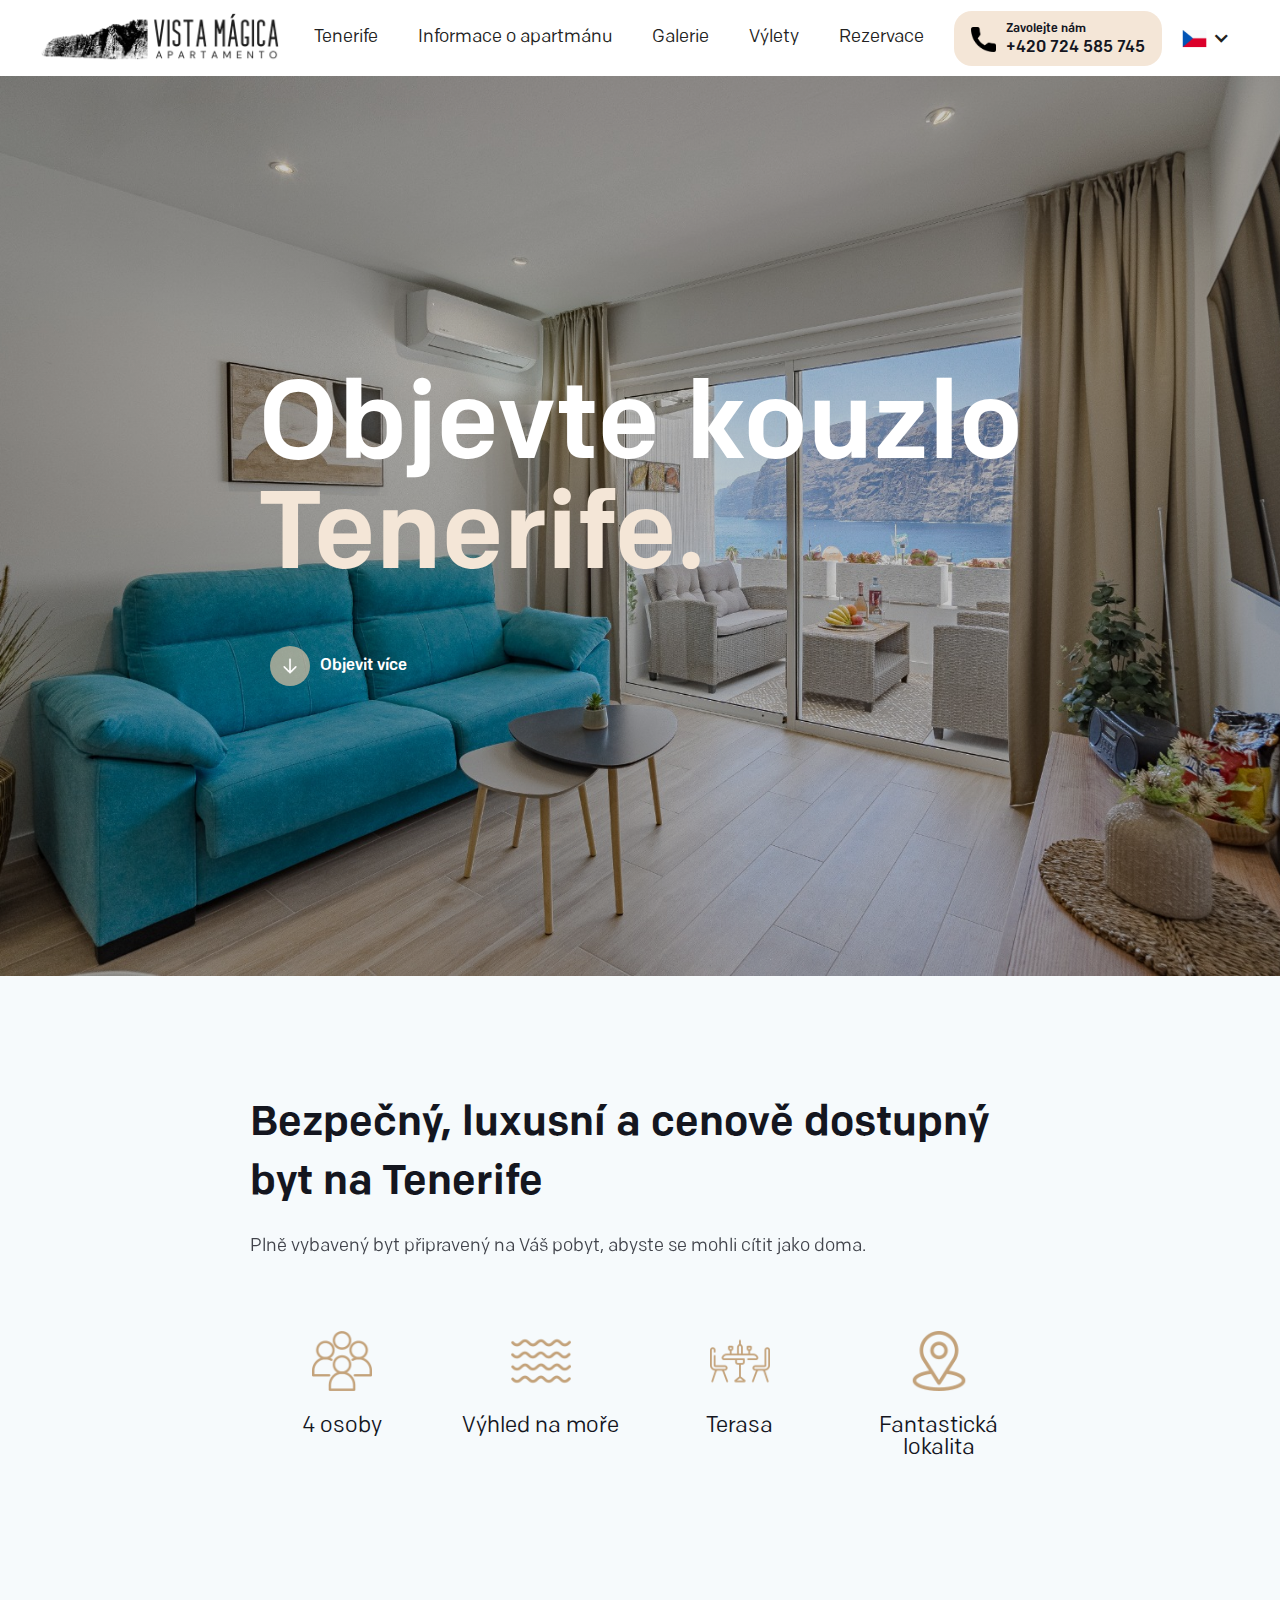
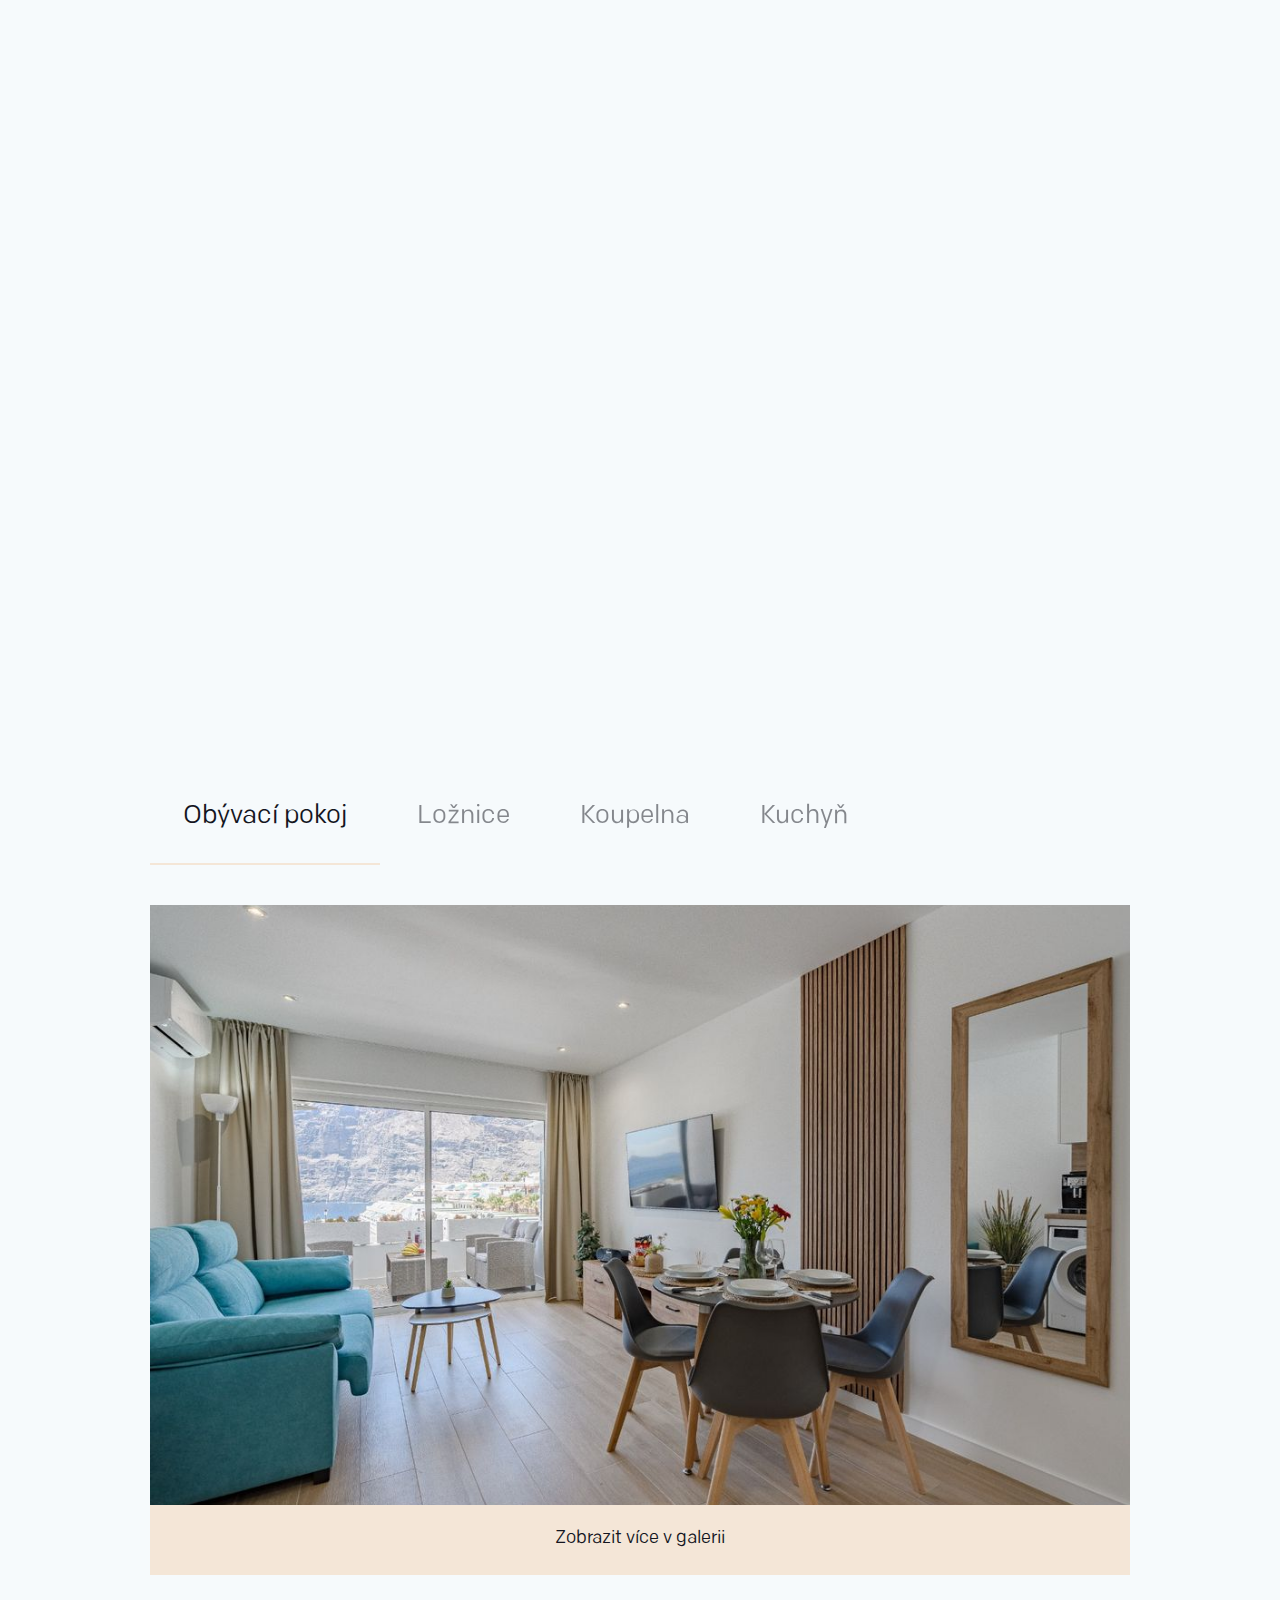
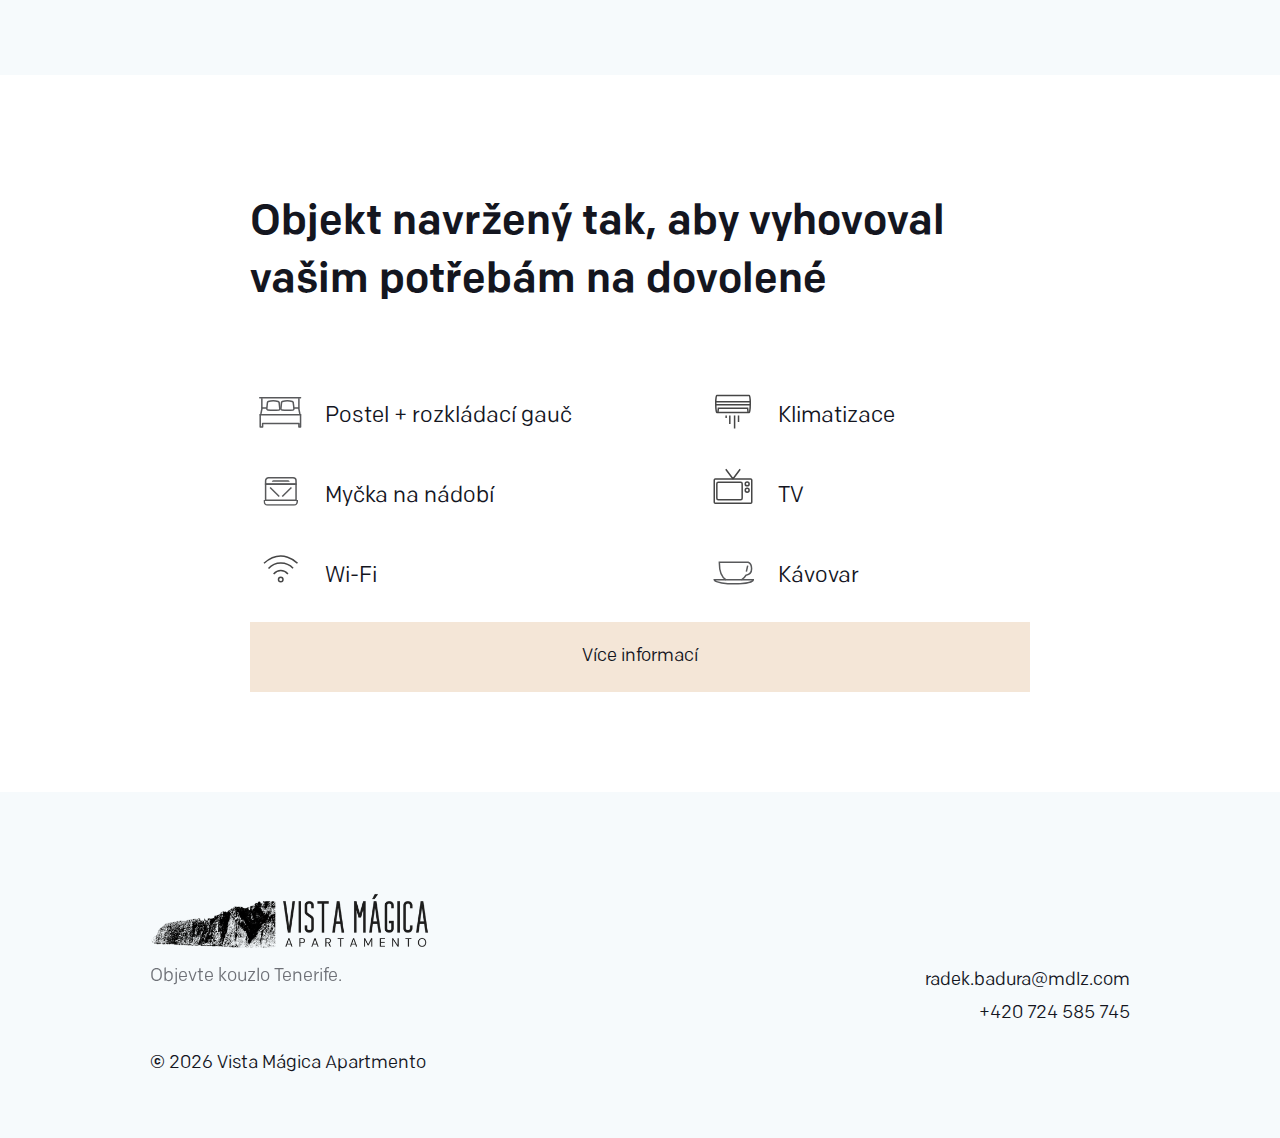
==== commit 9e725aa4: "background image" ====
--- a/index.html
+++ b/index.html
@@ -1,4 +1,4 @@
-<!DOCTYPE html><!--  This site was created in Webflow. https://webflow.com  --><!--  Last Published: Tue Nov 19 2024 18:29:03 GMT+0000 (Coordinated Universal Time)  -->
+<!DOCTYPE html><!--  This site was created in Webflow. https://webflow.com  --><!--  Last Published: Thu Nov 14 2024 12:24:04 GMT+0000 (Coordinated Universal Time)  -->
 <html data-wf-page="664f188fa486b882120473c1" data-wf-site="664f188fa486b8821204737e">
 <head>
   <meta charset="utf-8">
@@ -21,11 +21,13 @@
     <div class="w-layout-blockcontainer navbar_container w-container">
       <a href="index.html" aria-current="page" class="brand w-nav-brand w--current"><img src="images/Sun_and_Sea-2.png" alt="" sizes="(max-width: 479px) 100vw, (max-width: 991px) 225px, 240px" srcset="images/Sun_and_Sea-2-p-500.png 500w, images/Sun_and_Sea-2.png 704w" class="image-2"></a>
       <nav role="navigation" class="nav-menu w-nav-menu">
-        <a href="informace-o-apartmanu.html" class="nav-link m1 w-nav-link">Informace o apartmánu</a>
+        <a href="tenerife.html" class="nav-link m1 w-nav-link">Tenerife</a>
+        <a href="informace-o-apartmanu.html" class="nav-link w-nav-link">Informace o apartmánu</a>
         <a href="galerie.html" class="nav-link w-nav-link">Galerie</a>
-        <a href="https://www.coastflat.com/en/properties/66acbd5f112efa0012375eca?city=Santiago+del+Teide&amp;country=Spain&amp;minOccupancy=1" target="_blank" class="nav-link w-nav-link">Rezervace</a>
-        <a href="tenerife.html" class="nav-link w-nav-link">Tenerife</a>
+        <a href="https://www.coastflat.com/en/properties/66acbd5f112efa0012375eca?city=Santiago+del+Teide&amp;country=Spain&amp;minOccupancy=1" target="_blank" class="nav-link m w-nav-link">Rezervace</a>
+        <a href="tenerife.html" class="nav-link m w-nav-link">Informace o Tenerife</a>
         <a href="vylety.html" class="nav-link w-nav-link">Výlety</a>
+        <a href="https://www.coastflat.com/en/properties/66acbd5f112efa0012375eca?city=Santiago+del+Teide&amp;country=Spain&amp;minOccupancy=1" target="_blank" class="nav-link m1 w-nav-link">Rezervace</a>
         <a href="tel:+420724585745" class="hero-button-1 w-inline-block">
           <div class="div-block-2"><img src="images/call.png" alt="" class="button-icon-1">
             <div>
--- a/css/apartamento-vista-magica.webflow.css
+++ b/css/apartamento-vista-magica.webflow.css
@@ -63,7 +63,7 @@
 }
 
 .hero1 {
-  background-image: url('../images/Rectangle-9.png');
+  background-image: url("../images/Rectangle-9.png");
   background-position: 50%;
   background-repeat: no-repeat;
   background-size: cover;
@@ -183,7 +183,7 @@
   padding: 29px 20px;
   font-weight: 400;
   line-height: 1;
-  transition: all .2s;
+  transition: all 0.2s;
 }
 
 .nav-link:hover {
@@ -230,7 +230,7 @@
   padding-left: 17px;
   padding-right: 17px;
   text-decoration: none;
-  transition: all .2s;
+  transition: all 0.2s;
 }
 
 .hero-button-1:hover {
@@ -377,7 +377,8 @@
   height: 540px;
 }
 
-.mask, .slide {
+.mask,
+.slide {
   width: 100%;
   height: 100%;
 }
@@ -403,11 +404,11 @@
 }
 
 .paragraph {
-  opacity: .8;
+  opacity: 0.8;
 }
 
 .paragraph.footer__copy__60 {
-  opacity: .6;
+  opacity: 0.6;
   margin-bottom: 20px;
   line-height: 1;
 }
@@ -430,7 +431,7 @@
 }
 
 .tab {
-  opacity: .5;
+  opacity: 0.5;
   color: var(--black);
   background-color: #0000;
   border-left: 2px solid #0000;
@@ -505,7 +506,7 @@
   background-color: var(--dark-turquoise);
   color: #14161f;
   height: 70px;
-  transition: all .2s;
+  transition: all 0.2s;
 }
 
 .submit-button:hover {
@@ -552,7 +553,8 @@
 }
 
 .hero2 {
-  background-image: linear-gradient(#0003, #0003), url('../images/61d49964-7deb-4744-a69b-de390dcb205e.JPG');
+  background-image: linear-gradient(#0003, #0003),
+    url("../images/61d49964-7deb-4744-a69b-de390dcb205e.JPG") !important;
   background-position: 0 0, 50%;
   background-repeat: repeat, no-repeat;
   background-size: auto, cover;
@@ -562,7 +564,7 @@
 }
 
 .full__image__seect {
-  background-image: url('../images/465bb2f9-dac9-4824-96d6-22f654ab5c06.JPG');
+  background-image: url("../images/465bb2f9-dac9-4824-96d6-22f654ab5c06.JPG") !important;
   background-position: 50% 100%;
   background-repeat: no-repeat;
   background-size: cover;
@@ -572,7 +574,7 @@
 }
 
 .tab-op-2 {
-  opacity: .5;
+  opacity: 0.5;
   color: var(--black);
   background-color: #0000;
   border-bottom: 2px solid #0000;
@@ -601,7 +603,8 @@
 }
 
 .hero-3 {
-  background-image: linear-gradient(#0003, #0003), url('../images/PHOTO-2024-05-19-15-48-23.jpg');
+  background-image: linear-gradient(#0003, #0003),
+    url("../images/PHOTO-2024-05-19-15-48-23.jpg") !important;
   background-position: 0 0, 50%;
   background-repeat: repeat, no-repeat;
   background-size: auto, cover;
@@ -618,18 +621,21 @@
 }
 
 .hero-3.galerie {
-  background-image: linear-gradient(#00000026, #00000026), url('../images/465bb2f9-dac9-4824-96d6-22f654ab5c06.JPG');
+  background-image: linear-gradient(#00000026, #00000026),
+    url("../images/465bb2f9-dac9-4824-96d6-22f654ab5c06.JPG") !important;
   background-position: 0 0, 50% 100%;
   background-attachment: scroll, fixed;
   margin-top: 0;
 }
 
 .hero-3.informace {
-  background-image: linear-gradient(#0003, #0003), url('../images/7f40923c-aae4-419b-9b40-abedbe181625.JPG');
+  background-image: linear-gradient(#0003, #0003),
+    url("../images/7f40923c-aae4-419b-9b40-abedbe181625.JPG") !important;
 }
 
 .hero-3.tenerife {
-  background-image: linear-gradient(#0000, #0000), url('../images/Tenerife-2024-Masca-Valley-Shutterstock-2329739923-Hybris.jpg');
+  background-image: linear-gradient(#0000, #0000),
+    url("../images/Tenerife-2024-Masca-Valley-Shutterstock-2329739923-Hybris.jpg") !important;
 }
 
 .simple-image-section {
@@ -660,7 +666,7 @@
   grid-column-gap: 16px;
   grid-row-gap: 16px;
   grid-template-rows: auto;
-  grid-template-columns: .75fr 1fr 1fr;
+  grid-template-columns: 0.75fr 1fr 1fr;
   grid-auto-columns: 1fr;
   display: grid;
   position: relative;
@@ -670,7 +676,7 @@
   color: #14161f;
   font-weight: 400;
   text-decoration: underline;
-  transition: color .2s;
+  transition: color 0.2s;
 }
 
 .link-vylety:hover {
@@ -761,7 +767,7 @@
 
 .lottie-tab-icon {
   z-index: 10;
-  opacity: .5;
+  opacity: 0.5;
   filter: invert();
   width: 14px;
   position: relative;
@@ -778,7 +784,7 @@
   width: 100%;
   padding: 20px 0;
   text-decoration: none;
-  transition: padding .5s cubic-bezier(.25, .46, .45, .94);
+  transition: padding 0.5s cubic-bezier(0.25, 0.46, 0.45, 0.94);
   position: relative;
   overflow: hidden;
 }
@@ -815,7 +821,7 @@
   grid-column-gap: 16px;
   grid-row-gap: 16px;
   color: #080808;
-  letter-spacing: .15em;
+  letter-spacing: 0.15em;
   text-transform: uppercase;
   grid-template-rows: auto;
   grid-template-columns: 1fr auto;
@@ -1114,7 +1120,8 @@
     margin-top: 0;
   }
 
-  .tab, .tab.w--current {
+  .tab,
+  .tab.w--current {
     font-size: 20px;
   }
 
@@ -1146,7 +1153,7 @@
   }
 
   .vylety_grid {
-    grid-template-columns: .75fr;
+    grid-template-columns: 0.75fr;
   }
 
   .div-block-3 {
@@ -1180,7 +1187,8 @@
     min-height: 60vh;
   }
 
-  .h1.white__text, .h1.white__text.alternative {
+  .h1.white__text,
+  .h1.white__text.alternative {
     font-size: 80px;
   }
 
@@ -1340,7 +1348,8 @@
     font-size: 20px;
   }
 
-  .paragraph.footer__copy__60, .paragraph.center {
+  .paragraph.footer__copy__60,
+  .paragraph.center {
     text-align: center;
   }
 
@@ -1437,7 +1446,8 @@
   grid-area: span 1 / span 2 / span 1 / span 2;
 }
 
-#w-node-_9690dfb9-09cf-fb90-a272-6fe09207406f-772110d0, #w-node-b5344b5e-23e0-94d1-a1bd-e9400e04be3c-772110d0 {
+#w-node-_9690dfb9-09cf-fb90-a272-6fe09207406f-772110d0,
+#w-node-b5344b5e-23e0-94d1-a1bd-e9400e04be3c-772110d0 {
   grid-area: span 1 / span 1 / span 1 / span 1;
 }
 
@@ -1459,7 +1469,8 @@
   grid-area: span 1 / span 2 / span 1 / span 2;
 }
 
-#w-node-_9690dfb9-09cf-fb90-a272-6fe09207406f-2e6b9b7d, #w-node-_47b5d828-4c3e-0807-8906-f91a1a250c4f-2e6b9b7d {
+#w-node-_9690dfb9-09cf-fb90-a272-6fe09207406f-2e6b9b7d,
+#w-node-_47b5d828-4c3e-0807-8906-f91a1a250c4f-2e6b9b7d {
   grid-area: span 1 / span 1 / span 1 / span 1;
 }
 
@@ -1472,7 +1483,8 @@
   grid-area: span 1 / span 2 / span 1 / span 2;
 }
 
-#w-node-_9690dfb9-09cf-fb90-a272-6fe09207406f-08425faf, #w-node-c4cb11c4-82c3-5480-e614-875f934ea11e-08425faf {
+#w-node-_9690dfb9-09cf-fb90-a272-6fe09207406f-08425faf,
+#w-node-c4cb11c4-82c3-5480-e614-875f934ea11e-08425faf {
   grid-area: span 1 / span 1 / span 1 / span 1;
 }
 
@@ -1490,12 +1502,14 @@
   grid-area: span 1 / span 2 / span 1 / span 2;
 }
 
-#w-node-_62de964e-8cd1-f366-1dfd-8f559aeb3f0d-f419fba0, #w-node-_9690dfb9-09cf-fb90-a272-6fe09207406f-f419fba0 {
+#w-node-_62de964e-8cd1-f366-1dfd-8f559aeb3f0d-f419fba0,
+#w-node-_9690dfb9-09cf-fb90-a272-6fe09207406f-f419fba0 {
   grid-area: span 1 / span 1 / span 1 / span 1;
 }
 
 @media screen and (max-width: 767px) {
-  #w-node-_5b250bf5-fa04-e919-1987-5c659c79be2f-d15261a5, #w-node-_5b250bf5-fa04-e919-1987-5c659c79be2f-a461e8ab {
+  #w-node-_5b250bf5-fa04-e919-1987-5c659c79be2f-d15261a5,
+  #w-node-_5b250bf5-fa04-e919-1987-5c659c79be2f-a461e8ab {
     grid-template-rows: auto auto;
     grid-template-columns: 1fr 1fr;
   }
@@ -1516,7 +1530,8 @@
     grid-template-columns: 1fr 1fr;
   }
 
-  #w-node-e1b15adf-ff13-e0e8-45bd-1c6c605e92f9-2e6b9b7d, #w-node-e1b15adf-ff13-e0e8-45bd-1c6c605e92f9-08425faf {
+  #w-node-e1b15adf-ff13-e0e8-45bd-1c6c605e92f9-2e6b9b7d,
+  #w-node-e1b15adf-ff13-e0e8-45bd-1c6c605e92f9-08425faf {
     grid-area: span 1 / span 2 / span 1 / span 2;
     align-self: start;
   }
@@ -1532,116 +1547,115 @@
   }
 }
 
-
 @font-face {
-  font-family: 'Quincy cf';
-  src: url('../fonts/Quincy-CF-Black.ttf') format('truetype');
+  font-family: "Quincy cf";
+  src: url("../fonts/Quincy-CF-Black.ttf") format("truetype");
   font-weight: 900;
   font-style: normal;
   font-display: auto;
 }
 @font-face {
-  font-family: 'Quincy cf';
-  src: url('../fonts/Quincy-CF-Bold.ttf') format('truetype');
+  font-family: "Quincy cf";
+  src: url("../fonts/Quincy-CF-Bold.ttf") format("truetype");
   font-weight: 700;
   font-style: normal;
   font-display: auto;
 }
 @font-face {
-  font-family: 'Quincy cf';
-  src: url('../fonts/Quincy-CF-Light.ttf') format('truetype');
+  font-family: "Quincy cf";
+  src: url("../fonts/Quincy-CF-Light.ttf") format("truetype");
   font-weight: 300;
   font-style: normal;
   font-display: auto;
 }
 @font-face {
-  font-family: 'Quincy cf';
-  src: url('../fonts/Quincy-CF.ttf') format('truetype');
+  font-family: "Quincy cf";
+  src: url("../fonts/Quincy-CF.ttf") format("truetype");
   font-weight: 400;
   font-style: normal;
   font-display: auto;
 }
 @font-face {
-  font-family: 'Colfax';
-  src: url('../fonts/Colfax-BlackItalic.otf') format('opentype');
+  font-family: "Colfax";
+  src: url("../fonts/Colfax-BlackItalic.otf") format("opentype");
   font-weight: 900;
   font-style: italic;
   font-display: auto;
 }
 @font-face {
-  font-family: 'Colfax';
-  src: url('../fonts/Colfax-BoldItalic.otf') format('opentype');
+  font-family: "Colfax";
+  src: url("../fonts/Colfax-BoldItalic.otf") format("opentype");
   font-weight: 700;
   font-style: italic;
   font-display: auto;
 }
 @font-face {
-  font-family: 'Colfax';
-  src: url('../fonts/Colfax-Light.otf') format('opentype');
+  font-family: "Colfax";
+  src: url("../fonts/Colfax-Light.otf") format("opentype");
   font-weight: 300;
   font-style: normal;
   font-display: auto;
 }
 @font-face {
-  font-family: 'Colfax';
-  src: url('../fonts/Colfax-Bold.otf') format('opentype');
+  font-family: "Colfax";
+  src: url("../fonts/Colfax-Bold.otf") format("opentype");
   font-weight: 700;
   font-style: normal;
   font-display: auto;
 }
 @font-face {
-  font-family: 'Colfax';
-  src: url('../fonts/Colfax-LightItalic.otf') format('opentype');
+  font-family: "Colfax";
+  src: url("../fonts/Colfax-LightItalic.otf") format("opentype");
   font-weight: 300;
   font-style: italic;
   font-display: auto;
 }
 @font-face {
-  font-family: 'Colfax';
-  src: url('../fonts/Colfax-Medium.otf') format('opentype');
+  font-family: "Colfax";
+  src: url("../fonts/Colfax-Medium.otf") format("opentype");
   font-weight: 500;
   font-style: normal;
   font-display: auto;
 }
 @font-face {
-  font-family: 'Colfax';
-  src: url('../fonts/Colfax-MediumItalic.otf') format('opentype');
+  font-family: "Colfax";
+  src: url("../fonts/Colfax-MediumItalic.otf") format("opentype");
   font-weight: 500;
   font-style: italic;
   font-display: auto;
 }
 @font-face {
-  font-family: 'Colfax';
-  src: url('../fonts/Colfax-Black.otf') format('opentype');
+  font-family: "Colfax";
+  src: url("../fonts/Colfax-Black.otf") format("opentype");
   font-weight: 900;
   font-style: normal;
   font-display: auto;
 }
 @font-face {
-  font-family: 'Colfax';
-  src: url('../fonts/Colfax-Regular.otf') format('opentype');
+  font-family: "Colfax";
+  src: url("../fonts/Colfax-Regular.otf") format("opentype");
   font-weight: 400;
   font-style: normal;
   font-display: auto;
 }
 @font-face {
-  font-family: 'Colfax';
-  src: url('../fonts/Colfax-Thin.otf') format('opentype');
+  font-family: "Colfax";
+  src: url("../fonts/Colfax-Thin.otf") format("opentype");
   font-weight: 100;
   font-style: normal;
   font-display: auto;
 }
 @font-face {
-  font-family: 'Colfax';
-  src: url('../fonts/Colfax-ThinItalic.otf') format('opentype');
+  font-family: "Colfax";
+  src: url("../fonts/Colfax-ThinItalic.otf") format("opentype");
   font-weight: 100;
   font-style: italic;
   font-display: auto;
 }
 @font-face {
-  font-family: 'Colfax';
-  src: url('../fonts/Colfax-RegularItalic.otf') format('opentype');
+  font-family: "Colfax";
+  src: url("../fonts/Colfax-RegularItalic.otf") format("opentype");
   font-weight: 400;
   font-style: italic;
   font-display: auto;
-}+}
